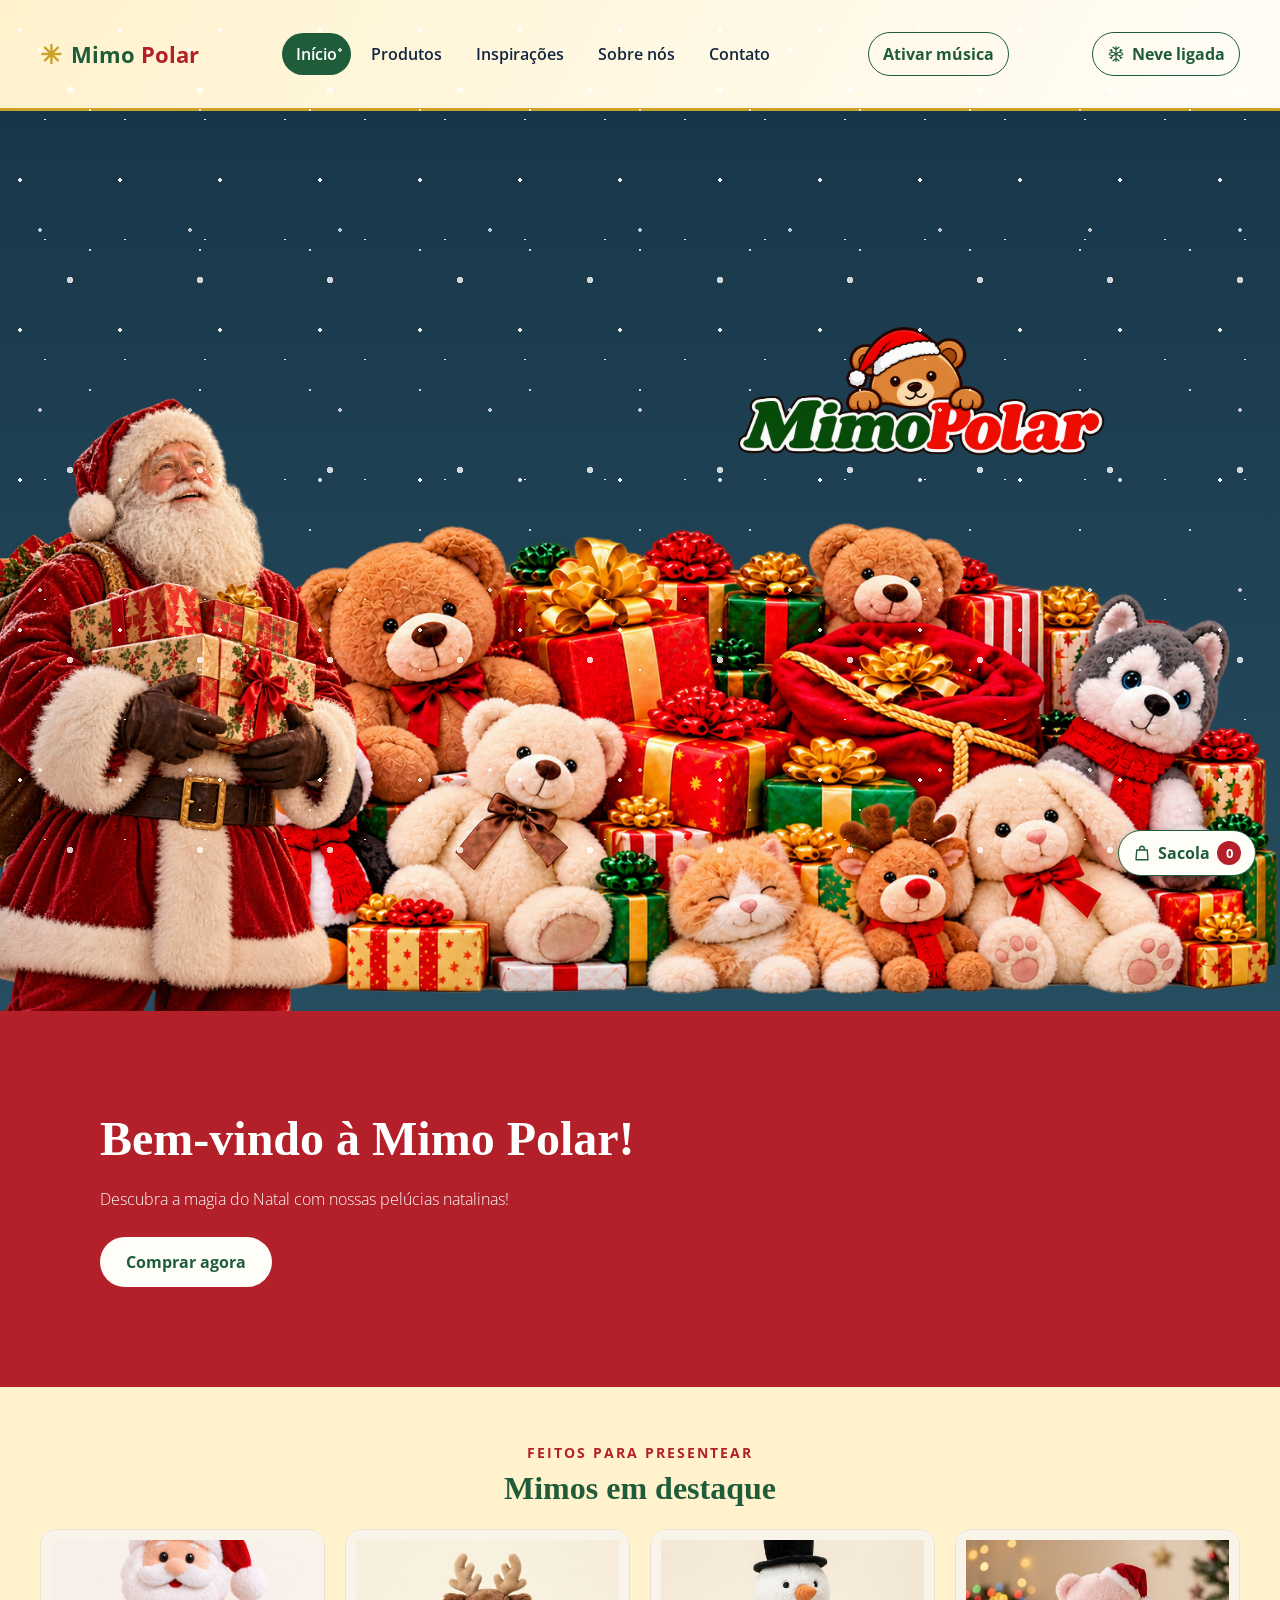
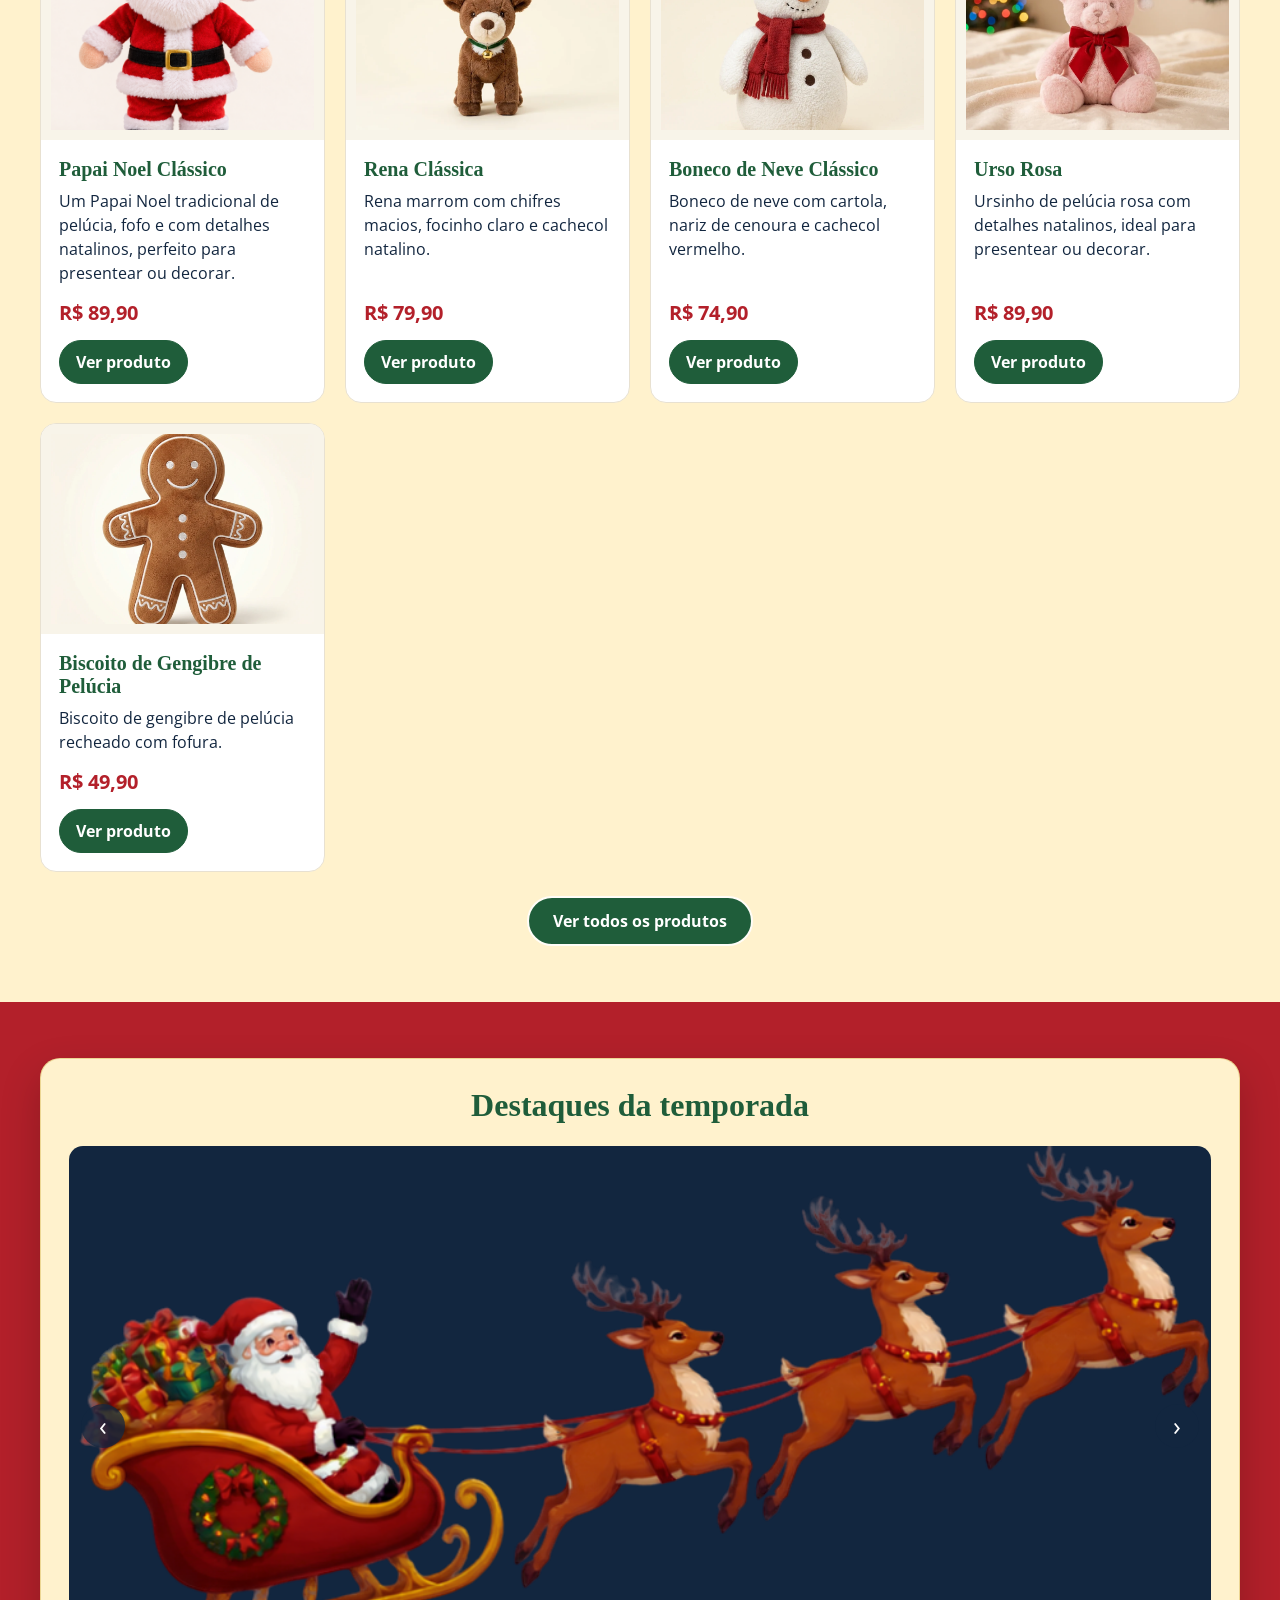
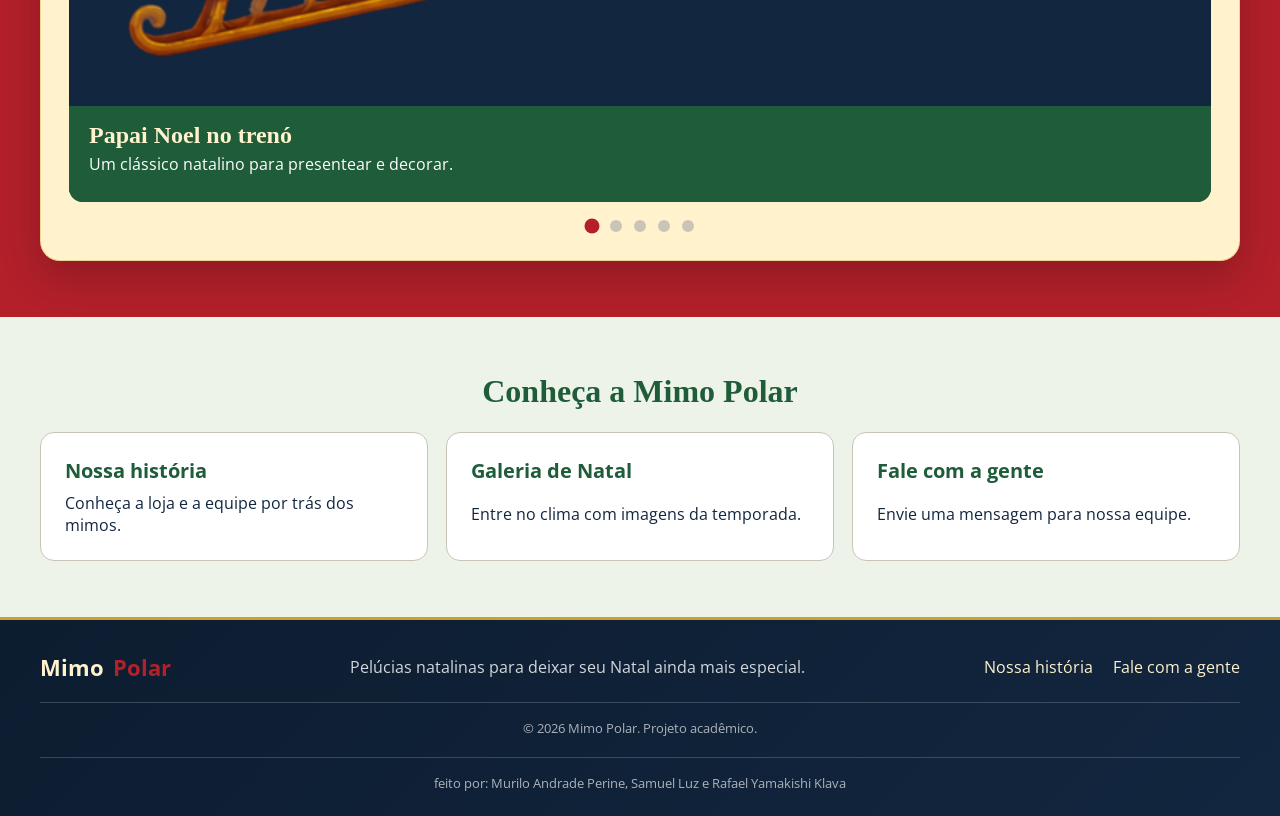
==== index.html @ bafe2428 "Resolvi muita coisa." ====
<!doctype html>
<html lang="pt-BR">
  <head>
    <meta charset="UTF-8" />
    <meta name="viewport" content="width=device-width, initial-scale=1.0" />
    <meta
      name="description"
      content="Mimo Polar: pelúcias natalinas para deixar seu Natal ainda mais especial."
    />
    <title>Início | Mimo Polar</title>
    <link rel="icon" href="img/banners/logo.png" />
    <link rel="preconnect" href="https://fonts.googleapis.com" />
    <link rel="preconnect" href="https://fonts.gstatic.com" crossorigin />
    <link
      href="https://fonts.googleapis.com/css2?family=Mountains+of+Christmas:wght@400;700&family=Open+Sans:wght@300;400;600;700&display=swap"
      rel="stylesheet"
    />
    <link rel="stylesheet" href="css/style.css" />
    <link rel="stylesheet" href="css/responsavidade.css" />
    <script src="js/produtos.js" defer></script>
    <script src="js/script.js" defer></script>
  </head>
  <body class="home">
    <header class="cabecalho">
      <a
        class="marca"
        href="index.html"
        aria-label="Mimo Polar, página inicial"
      >
        <span class="marca-icone" aria-hidden="true">✳</span>
        <span>Mimo <strong>Polar</strong></span>
      </a>
      <nav class="menu" aria-label="Navegação principal">
        <a class="ativo" href="index.html" aria-current="page">Início</a>
        <a href="produtos.html">Produtos</a>
        <a href="galeria.html">Inspirações</a>
        <a href="sobre.html">Sobre nós</a>
        <a href="contato.html">Contato</a>
      </nav>
      <button class="botao-musica" id="btn-musica" type="button">
        Ativar música
      </button>
      <button class="botao-neve" type="button" aria-pressed="true">
        <svg viewBox="0 0 24 24" aria-hidden="true">
          <path
            d="M12 2v20M4 7l16 10M4 17 20 7M8 3l4 3 4-3M8 21l4-3 4 3M3 11l4-1-1-4M21 13l-4 1 1 4M3 13l4 1-1 4M21 11l-4-1 1-4"
          />
        </svg>
        <span data-texto-neve>Neve ligada</span>
      </button>
      <a
        class="atalho-carrinho"
        href="produtos.html#catalogo"
        aria-label="Abrir sacola de compras"
      >
        <svg class="icone-sacola" viewBox="0 0 24 24" aria-hidden="true">
          <path d="M5 8h14l1 13H4L5 8Z" />
          <path d="M9 8V6a3 3 0 0 1 6 0v2" />
        </svg>
        <span>Sacola</span>
        <span class="contador-carrinho" data-qtd-carrinho>0</span>
      </a>
    </header>

    <main>
      <section class="parallax">
        <img src="img/banners/pelucia.png" id="pelucia" alt="" />
        <img src="img/banners/papainoel.png" id="papai" alt="" />
        <img src="img/banners/logo.png" id="logos" alt="Mimo Polar" />
      </section>

      <section class="sec">
        <h1>Bem-vindo à Mimo Polar!</h1>
        <p>Descubra a magia do Natal com nossas pelúcias natalinas!</p>
        <a class="botao-comprar-home" href="produtos.html#catalogo"
          >Comprar agora</a
        >
      </section>

      <section
        class="home-destaques animar-rolagem"
        aria-labelledby="titulo-destaques"
      >
        <div class="container">
          <p class="sobretitulo">Feitos para presentear</p>
          <h2 id="titulo-destaques">Mimos em destaque</h2>
          <div
            id="produtos-destaque"
            class="grade-produtos"
            aria-live="polite"
          ></div>
          <a class="botao-comprar-home" href="produtos.html#catalogo"
            >Ver todos os produtos</a
          >
        </div>
      </section>

      <section
        class="promo-secao animar-rolagem"
        aria-labelledby="promo-titulo"
      >
        <div class="container1">
          <div class="promo-cartao">
            <h2 id="promo-titulo">Destaques da temporada</h2>

            <div class="promo-slideshow" id="promo-slideshow">
              <div class="promo-slide ativo">
                <img
                  src="img/banners/papai-noel-treno.webp"
                  alt="Papai Noel no trenó"
                />
                <div class="promo-legenda">
                  <h3>Papai Noel no trenó</h3>
                  <p>Um clássico natalino para presentear e decorar.</p>
                </div>
              </div>

              <div class="promo-slide">
                <img
                  src="img/banners/kit de pelucias.jpg"
                  alt="Kit de pelúcias para árvore de Natal"
                />
                <div class="promo-legenda">
                  <h3>Kit de pelúcias para a árvore</h3>
                  <p>Decore sua árvore de Natal com fofura e alegria.</p>
                </div>
              </div>

              <div class="promo-slide">
                <img src="img/banners/mini pelucias.jpg" alt="Mini pelúcias" />
                <div class="promo-legenda">
                  <h3>Dupla de mini pelúcias</h3>
                  <p>Pequenas, fofas e perfeitas para enfeitar a árvore.</p>
                </div>
              </div>

              <div class="promo-slide">
                <img
                  src="img/produtos/ursoclassico.png"
                  alt="Urso marrom clássico de Natal"
                />
                <div class="promo-legenda">
                  <h3>Urso marrom clássico de Natal</h3>
                  <p>Aconchego para a temporada festiva.</p>
                </div>
              </div>

              <div class="promo-slide">
                <img
                  src="img/produtos/ursoalmofada.png"
                  alt="Urso almofada gigante"
                />
                <div class="promo-legenda">
                  <h3>Urso almofada gigante</h3>
                  <p>
                    Um mimo macio para deixar o Natal ainda mais aconchegante.
                  </p>
                </div>
              </div>
              <button
                class="promo-botao promo-anterior"
                id="promo-anterior"
                type="button"
                aria-label="Slide anterior"
              >
                &#8249;
              </button>
              <button
                class="promo-botao promo-proximo"
                id="promo-proximo"
                type="button"
                aria-label="Próximo slide"
              >
                &#8250;
              </button>
            </div>

            <div class="promo-indicadores" id="promo-indicadores"></div>
          </div>
        </div>
      </section>

      <section
        class="home-links animar-rolagem"
        aria-labelledby="titulo-conheca"
      >
        <div class="container">
          <h2 id="titulo-conheca">Conheça a Mimo Polar</h2>
          <div class="home-links-grade">
            <a href="sobre.html"
              ><strong>Nossa história</strong
              ><span>Conheça a loja e a equipe por trás dos mimos.</span></a
            >
            <a href="galeria.html"
              ><strong>Galeria de Natal</strong
              ><span>Entre no clima com imagens da temporada.</span></a
            >
            <a href="contato.html"
              ><strong>Fale com a gente</strong
              ><span>Envie uma mensagem para nossa equipe.</span></a
            >
          </div>
        </div>
      </section>
    </main>

    <footer class="rodape">
      <div class="container rodape-conteudo">
        <a class="marca marca-rodape" href="index.html"
          >Mimo <strong>Polar</strong></a
        >
        <p>Pelúcias natalinas para deixar seu Natal ainda mais especial.</p>
        <nav aria-label="Links do rodapé">
          <a href="sobre.html">Nossa história</a>
          <a href="contato.html">Fale com a gente</a>
        </nav>
        <small>&copy; 2026 Mimo Polar. Projeto acadêmico.</small>
        <small
          >feito por: Murilo Andrade Perine, Samuel Luz e Rafael Yamakishi
          Klava</small
        >
      </div>
    </footer>
  </body>
</html>
---- css/style.css ----
/* =====================================================
   style.css — Mimo Polar
   Organização:
     1. Variáveis (cores e fontes)
     2. Base (vale para todas as páginas)
     3. Componentes comuns (cabeçalho, menu, títulos, rodapé)
     4. index.html     (home)
     5. produtos.html  (catálogo e sacola)
     6. galeria.html   (slideshow)
     7. sobre.html
     8. contato.html
   As regras de tela pequena ficam em responsivo.css
   ===================================================== */

/* =====================================================
    pela mor de deus, deixa esse css organizado, principalmente as cores
    usando o var e o nome dela. se a cor não tiver um nome, cria um nome pra ela.
    principalmente vc Rafael
   ===================================================== */
:root {
  /* Cores principais */
  --vermelho: #b3202a;
  --verde: #1f5d3a;
  --verde-escuro: #17472c;
  --dourado: #c9a227;
  --dourado-claro: #e4c66e;
  --neve: #ffffff;
  --creme: #fff2cd;
  --creme-claro: #fffdf7;
  --noite: #12263f;
  --noite-escura: #0d1d30;

  /* Azuis do fundo e da galeria */
  --azul-escuro: #1f4056;
  --azul-petroleo: #47707a;
  --azul-profundo: #173447;
  --azul-mar: #3d7686;
  --azul-gelo: #cfe8e2;

  /* Neutros e apoio */
  --cinza-texto: #58645a;
  --bege-borda: #c9c4b5;
  --bege-card: #e8e1d1;
  --verde-palido: #edf3e9;

  /* Versões em RGB (para usar com transparência) */
  --neve-rgb: 255, 255, 255;
  --dourado-rgb: 201, 162, 39;
  --noite-rgb: 18, 38, 63;
  --verde-rgb: 31, 93, 58;
  --preto-rgb: 0, 0, 0;

  /* Fontes */
  --fonte-titulo: "Mountains of Christmas", cursive;
  --fonte-texto: "Open Sans", sans-serif;
}

/* =====================================================
   2. BASE
   ===================================================== */
* {
  margin: 0;
  padding: 0;
  box-sizing: border-box;
}

html {
  scroll-behavior: smooth;
}

body {
  display: flex;
  min-height: 100vh;
  flex-direction: column;
  background-color: var(--noite);
  font-family: var(--fonte-texto);
  overflow-x: hidden;
}

body > main {
  flex: 1 0 auto;
}

h1,
h2,
h3,
h4,
h5,
h6 {
  font-family: var(--fonte-titulo);
}

.container {
  width: min(1200px, calc(100% - 48px));
  margin: 0 auto;
}

/* =====================================================
   3. COMPONENTES COMUNS (todas as páginas)
   ===================================================== */

/* ----- Cabeçalho e menu ----- */
.cabecalho {
  display: flex;
  align-items: center;
  justify-content: space-between;
  gap: 16px;
  padding: 32px 40px;
  border-bottom: 3px solid var(--dourado);
  background: linear-gradient(120deg, var(--creme), var(--creme-claro));
  box-shadow: 0 8px 24px rgba(var(--noite-rgb), 0.16);
}

.marca {
  display: inline-flex;
  align-items: center;
  gap: 9px;
  color: var(--verde);
  font-size: 22px;
  font-weight: 700;
  text-decoration: none;
  white-space: nowrap;
}

.marca strong {
  color: var(--vermelho);
}

.marca-icone {
  color: var(--dourado);
  font-size: 26px;
}

.menu {
  display: flex;
  align-items: center;
  justify-content: center;
  flex-wrap: wrap;
  gap: 6px;
}

.menu a {
  padding: 10px 14px;
  border-radius: 999px;
  color: var(--noite);
  font-weight: 600;
  text-decoration: none;
  transition:
    color 0.2s ease,
    background-color 0.2s ease;
}

.menu a:hover,
.menu a:focus-visible,
.menu a.ativo {
  background-color: var(--verde);
  color: var(--neve);
}

.menu a:focus-visible,
.marca:focus-visible,
.botao-musica:focus-visible,
.botao-neve:focus-visible,
.atalho-carrinho:focus-visible {
  outline: 3px solid var(--dourado);
  outline-offset: 3px;
}

.botao-musica,
.botao-neve,
.atalho-carrinho {
  display: inline-flex;
  align-items: center;
  justify-content: center;
  gap: 7px;
  min-height: 42px;
  padding: 10px 14px;
  border: 1px solid var(--verde);
  border-radius: 999px;
  background-color: transparent;
  color: var(--verde);
  font: inherit;
  font-weight: 700;
  text-decoration: none;
  white-space: nowrap;
  transition:
    color 0.2s ease,
    background-color 0.2s ease,
    transform 0.2s ease;
}

.atalho-carrinho {
  position: fixed;
  right: 24px;
  bottom: 24px;
  z-index: 20;
  background-color: var(--creme-claro);
  box-shadow: 0 4px 14px rgba(var(--preto-rgb), 0.25);
}

.botao-musica {
  cursor: pointer;
}

.botao-neve {
  position: relative;
  z-index: 16;
  cursor: pointer;
}

.botao-neve svg {
  width: 18px;
  height: 18px;
  flex: 0 0 auto;
  fill: none;
  stroke: currentColor;
  stroke-linecap: round;
  stroke-linejoin: round;
  stroke-width: 1.6;
}

.botao-musica:hover,
.botao-neve:hover,
.atalho-carrinho:hover {
  transform: translateY(-2px);
  background-color: var(--verde);
  color: var(--neve);
}

.icone-sacola {
  width: 18px;
  height: 18px;
  flex: 0 0 auto;
  fill: none;
  stroke: currentColor;
  stroke-linecap: round;
  stroke-linejoin: round;
  stroke-width: 1.8;
}

.contador-carrinho {
  display: inline-grid;
  min-width: 24px;
  min-height: 24px;
  place-items: center;
  border-radius: 50%;
  background-color: var(--vermelho);
  color: var(--neve);
  font-size: 13px;
}

/* ----- Título de página (produtos, galeria, sobre, contato) ----- */
.titulo-pagina {
  padding: 48px 0 32px;
  color: var(--neve);
  text-align: center;
}

.titulo-pagina h1 {
  margin: 8px 0 12px;
  color: var(--creme);
  font-size: 42px;
}

.titulo-pagina > p:last-child {
  max-width: 680px;
  margin: 0 auto;
  color: rgba(var(--neve-rgb), 0.82);
  font-size: 18px;
  line-height: 1.6;
}

.sobretitulo {
  margin: 0;
  color: var(--dourado-claro);
  font-size: 14px;
  font-weight: 700;
  letter-spacing: 2px;
  text-transform: uppercase;
}

/* ----- Contagem regressiva no cabeçalho ----- */
.contagem-header {
  display: flex;
  align-items: center;
  gap: 8px;
  padding: 6px 9px;
  border: 1px solid rgba(var(--dourado-rgb), 0.65);
  border-radius: 12px;
  background: var(--verde-escuro);
  color: var(--neve);
}

.contagem-titulo {
  color: var(--creme);
  font-size: 12px;
  font-weight: 700;
  white-space: nowrap;
}

.contador {
  display: flex;
  align-items: center;
  gap: 5px;
}

.contador > div {
  min-width: 32px;
  text-align: center;
}

.contador span {
  display: block;
  color: var(--dourado-claro);
  font-size: 16px;
  font-variant-numeric: tabular-nums;
  font-weight: 700;
  line-height: 1.1;
}

.contador p {
  margin: 2px 0 0;
  color: rgba(var(--neve-rgb), 0.85);
  font-size: 9px;
  line-height: 1;
}

/* ----- Rodapé ----- */
.rodape {
  margin-top: auto;
  border-top: 3px solid var(--dourado);
  background: linear-gradient(135deg, var(--noite-escura), var(--noite));
  color: rgba(var(--neve-rgb), 0.82);
}

.rodape-conteudo {
  display: flex;
  align-items: center;
  justify-content: space-between;
  flex-wrap: wrap;
  gap: 20px 32px;
  padding-top: 32px;
  padding-bottom: 24px;
}

.marca-rodape {
  color: var(--creme);
}

.rodape-conteudo > p {
  margin: 0;
}

.rodape nav {
  display: flex;
  flex-wrap: wrap;
  gap: 12px 20px;
}

.rodape nav a {
  color: var(--creme);
  text-decoration: none;
  transition: color 0.2s ease;
}

.rodape nav a:hover {
  color: var(--dourado-claro);
  text-decoration: underline;
  text-underline-offset: 4px;
}

.rodape a:focus-visible {
  outline: 3px solid var(--dourado);
  outline-offset: 4px;
}

.rodape small {
  width: 100%;
  padding-top: 16px;
  border-top: 1px solid rgba(var(--neve-rgb), 0.18);
  color: rgba(var(--neve-rgb), 0.65);
  text-align: center;
}

/* =====================================================
   4. INDEX.HTML (home)
   ===================================================== */
body.home {
  background: linear-gradient(
    var(--azul-profundo) 0%,
    var(--azul-mar) 65%,
    var(--azul-gelo) 100%
  );
}

.parallax {
  position: relative;
  display: flex;
  justify-content: center;
  align-items: center;
  height: 100vh;
  overflow: hidden;
}

.camada-neve {
  position: fixed;
  inset: 0;
  z-index: 15;
  overflow: hidden;
  pointer-events: none;
}

.camada-neve::before,
.camada-neve::after {
  content: "";
  position: absolute;
  inset: 0;
  pointer-events: none;
}

.camada-neve::before {
  background-image:
    radial-gradient(
      2px 2px at 20px 30px,
      rgba(var(--neve-rgb), 0.9) 99%,
      transparent
    ),
    radial-gradient(
      3px 3px at 70px 90px,
      rgba(var(--neve-rgb), 0.8) 99%,
      transparent
    ),
    radial-gradient(
      1px 1px at 45px 120px,
      rgba(var(--neve-rgb), 0.9) 99%,
      transparent
    );
  background-size:
    100px 150px,
    130px 190px,
    80px 120px;
  animation: neve-caindo 9s linear infinite;
}

.camada-neve::after {
  background-image:
    radial-gradient(
      2px 2px at 40px 50px,
      rgba(var(--neve-rgb), 0.72) 99%,
      transparent
    ),
    radial-gradient(
      1px 1px at 90px 110px,
      rgba(var(--neve-rgb), 0.8) 99%,
      transparent
    );
  background-size:
    150px 180px,
    110px 140px;
  animation: neve-caindo-lenta 15s linear infinite;
}

body.neve-desativada .camada-neve {
  display: none;
}

@keyframes neve-caindo {
  to {
    background-position:
      20px 150px,
      -15px 190px,
      30px 120px;
  }
}

@keyframes neve-caindo-lenta {
  to {
    background-position:
      -25px 180px,
      20px 140px;
  }
}

#pelucia {
  position: absolute;
  top: 0;
  left: 0;
  z-index: 1;
  width: 100%;
  pointer-events: none;
  user-select: none;
}

#papai {
  position: absolute;
  bottom: 0;
  right: 72%;
  z-index: 1;
  transform: translateX(-50%);
  width: 34%;
  pointer-events: none;
  user-select: none;
}

#logos {
  position: absolute;
  top: 24%;
  right: 13%;
  z-index: 10;
  width: 30%;
  pointer-events: none;
}

/* Faixa vermelha com a mensagem de boas-vindas */
.sec {
  position: relative;
  padding: 100px;
  background: var(--vermelho);
}

.sec h1,
.sec h2 {
  margin-bottom: 20px;
  color: var(--neve);
  font-size: 3em;
}

.sec p {
  color: var(--neve);
  font-size: 1em;
  font-weight: 300;
  line-height: 1.7;
}

.botao-comprar-home {
  display: inline-flex;
  align-items: center;
  justify-content: center;
  min-height: 48px;
  margin-top: 24px;
  padding: 12px 24px;
  border: 2px solid var(--creme-claro);
  border-radius: 999px;
  background-color: var(--creme-claro);
  color: var(--verde);
  font-weight: 700;
  text-decoration: none;
  transition:
    background-color 0.2s ease,
    color 0.2s ease,
    transform 0.2s ease;
}

.botao-comprar-home:hover {
  transform: translateY(-2px);
  background-color: var(--verde);
  color: var(--neve);
}

.botao-comprar-home:focus-visible {
  outline: 3px solid var(--dourado-claro);
  outline-offset: 3px;
}

/* =====================================================
   5. PRODUTOS.HTML
   ===================================================== */

.catalogo {
  margin: 0 0 56px;
  padding: 32px;
  border: 1px solid rgba(var(--dourado-rgb), 0.35);
  border-radius: 20px;
  background: var(--creme);
  box-shadow: 0 16px 40px rgba(var(--preto-rgb), 0.2);
}

.mais-vendidos {
  margin: 0 0 42px;
  padding: 28px;
  border: 1px solid rgba(var(--dourado-rgb), 0.35);
  border-radius: 18px;
  background: var(--creme-claro);
}

.mais-vendidos-topo,
.catalogo-topo {
  display: flex;
  align-items: center;
  justify-content: space-between;
  flex-wrap: wrap;
  gap: 18px 24px;
  margin-bottom: 24px;
}

.mais-vendidos-topo h2,
.catalogo-topo h2 {
  margin: 0 0 8px;
  color: var(--verde);
  font-size: 30px;
}

.texto-suave {
  margin: 0;
  color: var(--cinza-texto);
}

.container-botoes {
  display: flex;
  gap: 12px;
}

.voltar,
.avançar {
  min-height: 42px;
  padding: 10px 18px;
  border: 0;
  border-radius: 9px;
  background: var(--noite);
  color: var(--neve);
  font: inherit;
  font-weight: 700;
  cursor: pointer;
  transition:
    background 0.2s ease,
    transform 0.2s ease;
}

.voltar:hover,
.avançar:hover {
  transform: translateY(-2px);
  background: var(--verde);
}

.voltar:focus-visible,
.avançar:focus-visible {
  outline: 3px solid var(--dourado);
  outline-offset: 3px;
}

.produto-destaque {
  display: flex;
  align-items: center;
  gap: 32px;
  min-width: 0;
}

.produto-destaque > img {
  display: block;
  flex: 0 1 52%;
  width: 52%;
  min-width: 0;
  height: 340px;
  border-radius: 12px;
  object-fit: cover;
}

.texto-produto-destaque {
  flex: 1;
  min-width: 0;
  color: var(--noite);
}

.texto-produto-destaque .sobretitulo {
  margin-bottom: 10px;
  color: var(--vermelho);
}

.texto-produto-destaque h3 {
  margin-bottom: 14px;
  color: var(--verde);
  font-size: 32px;
}

.texto-produto-destaque > p:not(.sobretitulo):not(.contador-mais-vendidos) {
  color: var(--cinza-texto);
  font-size: 17px;
  line-height: 1.7;
}

.contador-mais-vendidos {
  margin-top: 22px;
  color: var(--verde);
  font-size: 14px;
  font-weight: 700;
}

.catalogo-listagem {
  padding-top: 8px;
}

.catalogo-sobretitulo {
  margin-bottom: 6px;
  color: var(--vermelho);
}

.filtros {
  display: flex;
  flex-wrap: wrap;
  gap: 16px;
}

.filtros label {
  display: grid;
  gap: 7px;
  min-width: 190px;
  color: var(--noite);
  font-size: 14px;
  font-weight: 700;
}

.filtros input,
.filtros select {
  min-height: 44px;
  padding: 9px 12px;
  border: 1px solid var(--bege-borda);
  border-radius: 10px;
  background: var(--neve);
  color: var(--noite);
  font: inherit;
}

.filtros input:focus-visible,
.filtros select:focus-visible,
.botao-limpar:focus-visible,
.card button:focus-visible,
.card:focus-visible {
  outline: 3px solid var(--dourado);
  outline-offset: 3px;
}

.resumo-carrinho {
  display: flex;
  align-items: center;
  flex-wrap: wrap;
  gap: 16px 24px;
  margin-bottom: 24px;
  padding: 16px 20px;
  border: 1px solid rgba(var(--verde-rgb), 0.18);
  border-radius: 12px;
  background: var(--verde-palido);
  color: var(--noite);
}

.resumo-carrinho strong {
  color: var(--verde);
}

.botao-limpar {
  margin-left: auto;
  padding: 9px 14px;
  border: 1px solid var(--vermelho);
  border-radius: 999px;
  background: transparent;
  color: var(--vermelho);
  font: inherit;
  font-weight: 700;
  cursor: pointer;
  transition:
    color 0.2s ease,
    background-color 0.2s ease;
}

.botao-limpar:hover {
  background: var(--vermelho);
  color: var(--neve);
}

.grade-produtos {
  display: grid;
  grid-template-columns: repeat(auto-fill, minmax(225px, 1fr));
  align-items: stretch;
  gap: 20px;
}

.sem-resultados {
  grid-column: 1 / -1;
  padding: 32px 0;
  color: var(--cinza-texto);
  text-align: center;
}

.card {
  display: flex;
  min-width: 0;
  flex-direction: column;
  overflow: hidden;
  border: 1px solid var(--bege-card);
  border-radius: 16px;
  background: var(--neve);
  color: var(--noite);
  cursor: pointer;
  transition:
    transform 0.3s ease,
    box-shadow 0.3s ease;
}

.card:hover {
  transform: translateY(-5px);
  box-shadow: 0 14px 28px rgba(var(--noite-rgb), 0.16);
}

.card img {
  display: block;
  width: 100%;
  height: 220px;
  padding: 10px;
  object-fit: contain;
  background: #f8f4e9;
}

.card h3 {
  margin: 18px 18px 8px;
  color: var(--verde);
  font-size: 20px;
}

.card p {
  margin: 0 18px 14px;
  line-height: 1.5;
}

.card .preco {
  margin: auto 18px 14px;
  color: var(--vermelho);
  font-size: 20px;
  font-weight: 700;
}

.card button,
.card a {
  align-self: flex-start;
  margin: 0 18px 18px;
  padding: 10px 16px;
  border: 1px solid var(--verde);
  border-radius: 999px;
  background: var(--verde);
  color: var(--neve);
  font: inherit;
  font-weight: 700;
  text-decoration: none;
  cursor: pointer;
  transition:
    background-color 0.2s ease,
    transform 0.2s ease;
}

.card button:hover,
.card a:hover {
  transform: translateY(-2px);
  background: var(--verde-escuro);
}

.modal-produto {
  position: fixed;
  inset: 0;
  z-index: 1000;
  display: grid;
  place-items: center;
  padding: 24px;
  visibility: hidden;
  opacity: 0;
  pointer-events: none;
  transition:
    opacity 0.22s ease,
    visibility 0.22s ease;
}

.modal-produto.aberto {
  visibility: visible;
  opacity: 1;
  pointer-events: auto;
}

.modal-fundo {
  position: absolute;
  inset: 0;
  background: rgba(8, 18, 28, 0.72);
  backdrop-filter: blur(4px);
}

.modal-conteudo {
  position: relative;
  display: grid;
  grid-template-columns: minmax(0, 1.35fr) minmax(300px, 0.85fr);
  width: min(1000px, 100%);
  min-height: 480px;
  max-height: min(680px, calc(100vh - 48px));
  overflow: hidden;
  border: 7px solid #66813d;
  border-radius: 34px;
  background: var(--neve);
  box-shadow: 0 24px 70px rgba(0, 0, 0, 0.3);
}

.modal-fechar {
  position: absolute;
  top: 12px;
  left: 16px;
  z-index: 2;
  display: grid;
  width: 38px;
  height: 38px;
  place-items: center;
  border: 0;
  border-radius: 50%;
  background: rgba(255, 255, 255, 0.92);
  color: #111;
  font-size: 30px;
  line-height: 1;
  cursor: pointer;
}

.modal-visual {
  position: relative;
  display: grid;
  grid-template-columns: minmax(0, 1.2fr) minmax(150px, 0.8fr);
  align-items: center;
  gap: 12px;
  min-width: 0;
  padding: 40px 22px 28px;
  border-right: 2px solid #66813d;
  background: var(--neve);
}

.modal-visual img {
  display: block;
  width: 100%;
  max-height: 390px;
  object-fit: contain;
}

.modal-frase {
  margin: 0;
  color: #754326;
  font-family: var(--fonte-titulo);
  font-size: clamp(25px, 3vw, 36px);
  line-height: 1.25;
  text-align: center;
}

.modal-informacoes {
  display: flex;
  min-width: 0;
  flex-direction: column;
  justify-content: center;
  padding: 52px 34px 28px;
  color: #754326;
}

.modal-sobretitulo {
  margin: 0 0 8px;
  color: var(--vermelho);
  font-size: 12px;
  font-weight: 700;
  letter-spacing: 2px;
  text-transform: uppercase;
}

.modal-informacoes h2 {
  margin: 0 0 18px;
  color: #754326;
  font-family: var(--fonte-titulo);
  font-size: clamp(34px, 4vw, 52px);
  line-height: 1.05;
  overflow-wrap: anywhere;
}

.modal-informacoes > p:not(.modal-sobretitulo) {
  margin: 0;
  color: #66813d;
  font-size: 17px;
  font-weight: 700;
  line-height: 1.65;
}

.modal-rodape {
  display: flex;
  align-items: center;
  justify-content: space-between;
  flex-wrap: wrap;
  gap: 16px;
  margin-top: auto;
  padding-top: 28px;
}

.modal-rodape strong {
  color: #66813d;
  font-size: 27px;
  white-space: nowrap;
}

.modal-botao-adicionar {
  min-height: 46px;
  padding: 11px 18px;
  border: 0;
  border-radius: 999px;
  background: #ff3038;
  color: var(--neve);
  font: inherit;
  font-weight: 700;
  cursor: pointer;
  transition:
    transform 0.2s ease,
    background 0.2s ease;
}

.modal-botao-adicionar:hover {
  transform: translateY(-2px);
  background: #d91f2b;
}

.modal-fechar:focus-visible,
.modal-botao-adicionar:focus-visible {
  outline: 3px solid var(--dourado);
  outline-offset: 3px;
}

/* 7. NOTIFICAÇÃO DE PRODUTO ADICIONADO */
.notificacao-carrinho {
  position: fixed;
  top: 22px;
  right: 22px;
  z-index: 1200;
  display: flex;
  align-items: center;
  gap: 12px;
  width: min(390px, calc(100% - 32px));
  padding: 16px 18px;
  border: 1px solid rgba(255, 255, 255, 0.2);
  border-left: 5px solid var(--dourado);
  border-radius: 13px;
  background: var(--noite);
  color: var(--neve);
  box-shadow: 0 12px 32px rgba(0, 0, 0, 0.24);
  opacity: 0;
  visibility: hidden;
  transform: translateY(-12px);
  transition:
    opacity 0.22s ease,
    transform 0.22s ease,
    visibility 0.22s ease;
}

.notificacao-carrinho.visivel {
  opacity: 1;
  visibility: visible;
  transform: translateY(0);
}

.notificacao-icone {
  display: grid;
  flex: 0 0 32px;
  width: 32px;
  height: 32px;
  place-items: center;
  border-radius: 50%;
  background: var(--verde);
  color: var(--neve);
  font-weight: 700;
}

.notificacao-carrinho strong {
  display: block;
  margin-bottom: 3px;
}

.notificacao-carrinho p {
  margin: 0;
  color: rgba(255, 255, 255, 0.82);
  font-size: 13px;
  line-height: 1.4;
}

.notificacao-carrinho > button {
  align-self: flex-start;
  margin-left: auto;
  border: 0;
  background: transparent;
  color: var(--neve);
  font-size: 24px;
  line-height: 1;
  cursor: pointer;
}

.imagem-placeholder {
  display: grid;
  min-height: 220px;
  place-items: center;
  padding: 16px;
  background: linear-gradient(145deg, #f7f0df, #e8e1d1);
  color: #66813d;
  font-weight: 700;
  text-align: center;
}

.modal-visual .imagem-placeholder {
  min-height: 300px;
  border-radius: 12px;
}

.catalogo {
  margin: 0 0 56px;
  padding: 32px;
  border: 1px solid rgba(var(--dourado-rgb), 0.35);
  border-radius: 20px;
  background: var(--creme);
  box-shadow: 0 16px 40px rgba(var(--preto-rgb), 0.2);
}

.catalogo-topo {
  display: flex;
  align-items: end;
  justify-content: space-between;
  gap: 24px;
  margin-bottom: 24px;
}

.catalogo-topo h2 {
  margin: 0 0 8px;
  color: var(--verde);
  font-size: 30px;
}

.texto-suave {
  margin: 0;
  color: var(--cinza-texto);
}

.filtros {
  display: flex;
  flex-wrap: wrap;
  gap: 16px;
}

.filtros label {
  display: grid;
  gap: 7px;
  min-width: 190px;
  color: var(--noite);
  font-size: 14px;
  font-weight: 700;
}

.filtros input,
.filtros select {
  min-height: 44px;
  padding: 9px 12px;
  border: 1px solid var(--bege-borda);
  border-radius: 10px;
  background: var(--neve);
  color: var(--noite);
  font: inherit;
}

.filtros input:focus-visible,
.filtros select:focus-visible,
.botao-limpar:focus-visible,
.card button:focus-visible,
.card a:focus-visible {
  outline: 3px solid var(--dourado);
  outline-offset: 3px;
}

/* Resumo da sacola */
.resumo-carrinho {
  display: flex;
  align-items: center;
  flex-wrap: wrap;
  gap: 16px 24px;
  margin-bottom: 24px;
  padding: 16px 20px;
  border: 1px solid rgba(var(--verde-rgb), 0.18);
  border-radius: 12px;
  background: var(--verde-palido);
  color: var(--noite);
}

.resumo-carrinho strong {
  color: var(--verde);
}

.botao-limpar {
  margin-left: auto;
  padding: 9px 14px;
  border: 1px solid var(--vermelho);
  border-radius: 999px;
  background: transparent;
  color: var(--vermelho);
  font: inherit;
  font-weight: 700;
  cursor: pointer;
  transition:
    color 0.2s ease,
    background-color 0.2s ease;
}

.botao-limpar:hover {
  background: var(--vermelho);
  color: var(--neve);
}

/* Grade e cards de produto */
.grade-produtos {
  display: grid;
  grid-template-columns: repeat(auto-fill, minmax(240px, 1fr));
  align-items: stretch;
  gap: 20px;
}

.sem-resultados {
  grid-column: 1 / -1;
  padding: 32px 0;
  color: var(--cinza-texto);
  text-align: center;
}

.card {
  display: flex;
  min-width: 0;
  flex-direction: column;
  border: 1px solid var(--bege-card);
  border-radius: 16px;
  background: var(--neve);
  overflow: hidden;
  color: var(--noite);
  transition:
    transform 0.3s,
    box-shadow 0.3s;
}

.card:hover {
  transform: translateY(-5px);
  box-shadow: 0 14px 28px rgba(var(--noite-rgb), 0.16);
}

.card img {
  display: block;
  width: 100%;
  height: 210px;
  object-fit: cover;
}

.card h3 {
  margin: 18px 18px 8px;
  color: var(--verde);
  font-size: 20px;
}

.card p {
  margin: 0 18px 14px;
  line-height: 1.5;
}

.card .preco {
  margin: auto 18px 14px;
  color: var(--vermelho);
  font-size: 20px;
  font-weight: 700;
}

.card button,
.card a {
  align-self: flex-start;
  margin: 0 18px 18px;
  padding: 10px 16px;
  border: 1px solid var(--verde);
  border-radius: 999px;
  background: var(--verde);
  color: var(--neve);
  font: inherit;
  font-weight: 700;
  text-decoration: none;
  cursor: pointer;
  transition:
    background-color 0.2s ease,
    transform 0.2s ease;
}

.card button:hover,
.card a:hover {
  transform: translateY(-2px);
  background: var(--verde-escuro);
}

/* Vitrine de produtos mais vendidos */
.mais-vendidos {
  margin: 32px 0;
  padding: 28px;
  border: 1px solid rgba(var(--dourado-rgb), 0.35);
  border-radius: 18px;
  background: var(--creme-claro);
}

.mais-vendidos-topo {
  display: flex;
  align-items: center;
  justify-content: space-between;
  flex-wrap: wrap;
  gap: 18px;
  margin-bottom: 24px;
}

.mais-vendidos-topo h2 {
  margin-bottom: 6px;
  color: var(--verde);
  font-size: 30px;
}

.container-botoes {
  display: flex;
  gap: 12px;
}

.voltar,
.avançar {
  min-height: 42px;
  padding: 10px 16px;
  border: 0;
  border-radius: 8px;
  background: var(--noite-escura);
  color: var(--creme-claro);
  font: inherit;
  font-size: 14px;
  font-weight: 700;
  cursor: pointer;
  transition:
    background 0.2s ease,
    transform 0.2s ease;
}

.voltar:hover,
.avançar:hover {
  transform: translateY(-2px);
  background: var(--verde);
}

.voltar:focus-visible,
.avançar:focus-visible {
  outline: 3px solid var(--dourado);
  outline-offset: 3px;
}

.produto-destaque {
  display: flex;
  align-items: center;
  gap: 32px;
  min-width: 0;
}

.produto-destaque > img {
  display: block;
  flex: 0 1 52%;
  width: 52%;
  min-width: 0;
  height: 340px;
  border-radius: 12px;
  object-fit: cover;
}

.texto-produto-destaque {
  flex: 1;
  min-width: 0;
  color: var(--noite);
}

.texto-produto-destaque .sobretitulo {
  margin-bottom: 10px;
  color: var(--vermelho);
}

.texto-produto-destaque h3 {
  margin-bottom: 14px;
  color: var(--verde);
  font-size: 32px;
}

.texto-produto-destaque > p:not(.sobretitulo):not(.contador-mais-vendidos) {
  color: var(--cinza-texto);
  font-size: 17px;
  line-height: 1.7;
}

.contador-mais-vendidos {
  margin-top: 22px;
  color: var(--verde);
  font-size: 14px;
  font-weight: 700;
}

/* =====================================================
   6. GALERIA.HTML
   ===================================================== */
.galeria-pagina {
  padding-bottom: 56px;
}

.galeria-pagina .titulo-pagina {
  padding-top: 40px;
}

.galeria-slideshow {
  max-width: 900px;
  margin: 0 auto;
}

.galeria-grade {
  display: grid;
  grid-template-columns: minmax(0, 1fr);
}

.galeria-item {
  display: none;
  min-width: 0;
  margin: 0;
  overflow: hidden;
  border: 1px solid rgba(var(--dourado-rgb), 0.35);
  border-radius: 18px;
  background: var(--creme);
  box-shadow: 0 12px 30px rgba(var(--preto-rgb), 0.2);
  transition:
    transform 0.25s ease,
    box-shadow 0.25s ease;
}

.galeria-item.ativo {
  display: block;
  animation: aparecer 1s;
}

.galeria-item:hover {
  transform: translateY(-5px);
  box-shadow: 0 18px 36px rgba(var(--preto-rgb), 0.28);
}

@keyframes aparecer {
  from {
    opacity: 0;
  }
  to {
    opacity: 1;
  }
}

.galeria-imagem {
  display: grid;
  height: clamp(260px, 55vw, 560px);
  place-items: center;
  overflow: hidden;
  background: linear-gradient(160deg, var(--azul-escuro), var(--azul-petroleo));
}

.galeria-imagem img {
  display: block;
  width: 100%;
  height: 100%;
  object-fit: contain;
  transition: transform 0.35s ease;
}

.galeria-item:hover img {
  transform: scale(1.05);
}

.galeria-item figcaption {
  padding: 16px 18px;
  color: var(--verde);
  font-size: 18px;
  font-weight: 700;
}

.slides-controles {
  display: flex;
  align-items: center;
  justify-content: center;
  gap: 20px;
  margin-top: 20px;
}

.slides-controles button {
  padding: 10px 18px;
  border: 0;
  border-radius: 999px;
  background: var(--verde);
  color: var(--neve);
  font: inherit;
  cursor: pointer;
}

.slides-controles button:hover {
  background: var(--verde-escuro);
}

.slides-controles button:focus-visible {
  outline: 3px solid var(--dourado);
  outline-offset: 3px;
}

.slides-contador {
  min-width: 48px;
  color: var(--creme);
  font-weight: 700;
  text-align: center;
}

/* =====================================================
   7. SOBRE.HTML
   ===================================================== */
.sobre-pagina {
  padding-bottom: 56px;
}

.sobre-pagina .titulo-pagina {
  padding-top: 40px;
}

.sobre-caixa {
  max-width: 900px;
  margin: 0 auto;
  padding: 36px;
  border: 1px solid rgba(var(--dourado-rgb), 0.4);
  border-radius: 20px;
  background: var(--creme);
  box-shadow: 0 16px 40px rgba(var(--preto-rgb), 0.2);
  text-align: center;
}

.sobre-titulo-principal {
  margin: 0 0 12px;
  color: var(--verde);
  font-size: 32px;
}

.sobre-subtitulo {
  margin: 0 0 20px;
  color: var(--vermelho);
  font-size: 21px;
}

.sobre-texto {
  min-height: 120px;
  margin: 0;
  color: var(--noite);
  font-size: 17px;
  line-height: 1.8;
}

/* =====================================================
   8. CONTATO.HTML
   ===================================================== */
.contato-pagina {
  padding-bottom: 56px;
}

.contato-pagina .titulo-pagina {
  padding-top: 40px;
}

/* Box (cartão): duas colunas lado a lado */
.contato-cartao {
  display: grid;
  grid-template-columns: minmax(0, 1.4fr) minmax(0, 1fr);
  gap: 40px;
  align-items: start;
  padding: 32px;
  border: 1px solid rgba(var(--dourado-rgb), 0.35);
  border-radius: 20px;
  background: var(--creme);
  box-shadow: 0 16px 40px rgba(var(--preto-rgb), 0.2);
}

/* Espaço entre o box 1 e o box 2 */
.contato-cartao + .contato-cartao {
  margin-top: 32px;
}

/* Formulário */
.contato-formulario {
  display: grid;
  gap: 10px;
  min-width: 0;
}

.contato-formulario label {
  margin-top: 8px;
  color: var(--noite);
  font-weight: 700;
}

.contato-formulario input,
.contato-formulario textarea {
  width: 100%;
  min-height: 46px;
  padding: 11px 13px;
  border: 1px solid var(--bege-borda);
  border-radius: 10px;
  background: var(--neve);
  color: var(--noite);
  font: inherit;
}

.contato-formulario textarea {
  min-height: 150px;
  resize: vertical;
}

.contato-formulario input:focus-visible,
.contato-formulario textarea:focus-visible {
  outline: 3px solid var(--dourado);
  outline-offset: 2px;
}

.contato-enviar {
  justify-self: start;
  margin-top: 10px;
  padding: 12px 20px;
  border: 0;
  border-radius: 999px;
  background: var(--verde);
  color: var(--neve);
  font: inherit;
  font-weight: 700;
  cursor: pointer;
  transition:
    background-color 0.2s ease,
    transform 0.2s ease;
}

.contato-enviar:hover {
  transform: translateY(-2px);
  background: var(--verde-escuro);
}

.contato-enviar:focus-visible {
  outline: 3px solid var(--dourado);
  outline-offset: 3px;
}

.contato-aviso {
  margin: 0;
  color: var(--cinza-texto);
  font-size: 14px;
  line-height: 1.5;
}

/* Caixa verde de informações */
.contato-informacoes {
  min-width: 0;
  padding: 24px;
  border-radius: 14px;
  background: var(--verde-palido);
  color: var(--noite);
}

.contato-informacoes h2 {
  margin: 0 0 20px;
  color: var(--verde);
  font-size: 24px;
}

.contato-informacoes h3 {
  margin: 16px 0 8px;
  font-size: 16px;
}

.contato-informacoes p {
  display: grid;
  gap: 4px;
  margin: 0 0 12px;
}

.contato-informacoes a {
  width: fit-content;
  color: var(--verde);
  overflow-wrap: anywhere;
}

/* Box 2: informações à esquerda, mapa à direita */
.contato-mapa-cartao {
  grid-template-columns: minmax(0, 1fr) minmax(0, 1.4fr);
  align-items: stretch;
}

.contato-mapa {
  min-height: 420px;
  overflow: hidden;
  border: 1px solid var(--bege-borda);
  border-radius: 14px;
  background: var(--verde-palido);
}

.contato-mapa iframe {
  display: block;
  width: 100%;
  height: 100%;
  min-height: 420px;
}

/* Celular / tela estreita: tudo em uma coluna */
@media (max-width: 800px) {
  .contato-cartao,
  .contato-mapa-cartao {
    grid-template-columns: 1fr;
    padding: 20px;
    gap: 28px;
  }

  .contato-mapa,
  .contato-mapa iframe {
    min-height: 320px;
  }
}

/* Home: slideshow de promoções */
.promo-secao {
  padding: 56px 0;
  background: var(--vermelho);
}

.container1 {
  width: min(1200px, calc(100% - 48px));
  margin: 0 auto;
}

.promo-cartao {
  padding: 28px;
  border: 1px solid rgba(var(--dourado-rgb), 0.35);
  border-radius: 20px;
  background: var(--creme);
  box-shadow: 0 16px 40px rgba(var(--preto-rgb), 0.2);
}

.promo-cartao > h2,
.home-destaques h2,
.home-links h2,
.sobre-valores > h2,
.sobre-equipe > h2 {
  margin: 0 0 22px;
  color: var(--verde);
  font-size: 32px;
  text-align: center;
}

.promo-slideshow {
  --promo-altura: clamp(280px, 52vw, 560px);
  position: relative;
  display: grid;
  overflow: hidden;
  border-radius: 14px;
  background: var(--noite);
}

.promo-slide {
  grid-area: 1 / 1;
  visibility: hidden;
  opacity: 0;
  pointer-events: none;
  transition:
    opacity 0.5s ease,
    visibility 0.5s ease;
}

.promo-slide.ativo {
  z-index: 1;
  visibility: visible;
  opacity: 1;
  pointer-events: auto;
}

.promo-slide img {
  display: block;
  width: 100%;
  height: var(--promo-altura);
  object-fit: cover;
}

.promo-legenda {
  min-height: 96px;
  padding: 16px 20px;
  background: var(--verde);
  color: var(--neve);
}

.promo-legenda h3 {
  margin-bottom: 4px;
  color: var(--creme);
  font-size: 24px;
}

.promo-botao {
  position: absolute;
  top: calc(var(--promo-altura) / 2 - 22px);
  z-index: 2;
  display: grid;
  width: 44px;
  height: 44px;
  place-items: center;
  border: 0;
  border-radius: 50%;
  background: rgba(var(--noite-rgb), 0.75);
  color: var(--neve);
  font: inherit;
  font-size: 26px;
  line-height: 1;
  cursor: pointer;
}

.promo-botao:hover {
  background: var(--vermelho);
}

.promo-anterior {
  left: 12px;
}

.promo-proximo {
  right: 12px;
}

.promo-botao:focus-visible,
.promo-indicador:focus-visible {
  outline: 3px solid var(--dourado);
  outline-offset: 3px;
}

.promo-indicadores {
  display: flex;
  align-items: center;
  justify-content: center;
  gap: 12px;
  margin-top: 18px;
}

.promo-indicador {
  width: 12px;
  height: 12px;
  padding: 0;
  border: 0;
  border-radius: 50%;
  background: var(--bege-borda);
  cursor: pointer;
}

.promo-indicador.ativo {
  transform: scale(1.25);
  background: var(--vermelho);
}

/* Home: destaques e atalhos para as páginas */
.home-destaques,
.home-links {
  padding: 56px 0;
  text-align: center;
}

.home-destaques {
  background: var(--creme);
}

.home-destaques > .container > .sobretitulo {
  margin-bottom: 8px;
  color: var(--vermelho);
}

.home-destaques .grade-produtos {
  margin-bottom: 24px;
  text-align: left;
}

.home-destaques .botao-comprar-home {
  margin-top: 0;
  background: var(--verde);
  color: var(--neve);
}

.home-destaques .botao-comprar-home:hover {
  background: var(--verde-escuro);
}

.home-links {
  background: var(--verde-palido);
}

.home-links-grade {
  display: grid;
  grid-template-columns: repeat(3, minmax(0, 1fr));
  gap: 18px;
}

.home-links-grade a {
  display: grid;
  gap: 8px;
  padding: 24px;
  border: 1px solid var(--bege-borda);
  border-radius: 14px;
  background: var(--neve);
  color: var(--noite);
  text-align: left;
  text-decoration: none;
  transition:
    transform 0.2s ease,
    box-shadow 0.2s ease;
}

.home-links-grade a:hover {
  transform: translateY(-4px);
  box-shadow: 0 12px 24px rgba(var(--noite-rgb), 0.12);
}

.home-links-grade strong {
  color: var(--verde);
  font-size: 20px;
}

/* Sobre nós: valores e equipe */
.sobre-valores,
.sobre-equipe {
  max-width: 1000px;
  margin: 40px auto 0;
}

.sobre-valores-grade,
.sobre-equipe-grade {
  display: grid;
  grid-template-columns: repeat(3, minmax(0, 1fr));
  gap: 18px;
}

.sobre-valores-grade article,
.sobre-equipe-grade article {
  padding: 24px;
  border: 1px solid rgba(var(--dourado-rgb), 0.35);
  border-radius: 16px;
  background: var(--creme);
  color: var(--noite);
  text-align: center;
}

.sobre-valores-grade h3,
.sobre-equipe-grade h3 {
  margin-bottom: 8px;
  color: var(--verde);
  font-size: 22px;
}

.sobre-valores-grade p,
.sobre-equipe-grade p {
  line-height: 1.6;
}

.equipe-avatar {
  display: grid;
  width: 72px;
  height: 72px;
  margin: 0 auto 14px;
  place-items: center;
  border: 2px solid var(--dourado);
  border-radius: 50%;
  background: var(--verde);
  color: var(--neve);
  font-size: 22px;
  font-weight: 700;
}

/* Galeria: lightbox */
.galeria-imagem img[role="button"] {
  cursor: zoom-in;
}

.galeria-imagem img[role="button"]:focus-visible {
  outline: 4px solid var(--dourado-claro);
  outline-offset: -4px;
}

.galeria-lightbox {
  position: fixed;
  width: min(1000px, calc(100% - 32px));
  max-width: none;
  max-height: calc(100% - 32px);
  margin: auto;
  padding: 24px;
  overflow: auto;
  border: 1px solid rgba(var(--dourado-rgb), 0.55);
  border-radius: 18px;
  background: var(--noite-escura);
  color: var(--neve);
}

.galeria-lightbox::backdrop {
  background: rgba(var(--preto-rgb), 0.82);
  backdrop-filter: blur(4px);
}

.galeria-lightbox > img {
  display: block;
  width: 100%;
  max-height: 75vh;
  object-fit: contain;
}

.galeria-lightbox > p {
  margin-top: 14px;
  color: var(--creme);
  text-align: center;
}

.lightbox-fechar {
  display: block;
  width: 40px;
  height: 40px;
  margin: 0 0 12px auto;
  border: 1px solid var(--dourado-claro);
  border-radius: 50%;
  background: transparent;
  color: var(--neve);
  font-size: 26px;
  cursor: pointer;
}

.lightbox-fechar:focus-visible {
  outline: 3px solid var(--dourado-claro);
  outline-offset: 3px;
}

/* Validação do formulário de contato */
.contato-formulario [aria-invalid="true"] {
  border-color: var(--vermelho);
  box-shadow: 0 0 0 2px rgba(179, 32, 42, 0.15);
}

.contato-feedback {
  margin: 4px 0;
  padding: 12px 14px;
  border-radius: 10px;
  font-weight: 700;
  line-height: 1.5;
}

.contato-feedback.erro {
  background: #fbe9e9;
  color: var(--vermelho);
}

.contato-feedback.sucesso {
  background: var(--verde-palido);
  color: var(--verde);
}

/* Revelação progressiva sem esconder conteúdo caso o JavaScript não carregue */
.animacao-rolagem-ativa .animar-rolagem {
  opacity: 0;
  transform: translateY(18px);
  transition:
    opacity 0.55s ease,
    transform 0.55s ease;
}

.animacao-rolagem-ativa .animar-rolagem.visivel {
  opacity: 1;
  transform: translateY(0);
}

.card {
  animation: card-aparecer 0.35s ease both;
}

@keyframes card-aparecer {
  from {
    transform: translateY(12px);
    opacity: 0;
  }
  to {
    transform: translateY(0);
    opacity: 1;
  }
}

@media (prefers-reduced-motion: reduce) {
  .animacao-rolagem-ativa .animar-rolagem {
    transform: none;
    transition: none;
  }

  .card {
    animation: none;
  }

  .promo-slide {
    transition: none;
  }
}
---- css/responsavidade.css ----
/* =====================================================
   responsivo.css — Mimo Polar
   Regras para telas pequenas e preferências de acessibilidade.
   Usa as variáveis definidas em style.css (carregue style.css antes).
   ===================================================== */

/* =====================================================
   Telas até 768px (tablets e celulares)
   ===================================================== */
@media (max-width: 768px) {
  /* ----- Todas as páginas ----- */
  html,
  body {
    min-width: 0;
  }

  .container {
    width: calc(100% - 32px);
  }

  .container1 {
    width: calc(100% - 32px);
  }

  .cabecalho {
    justify-content: center;
    flex-wrap: wrap;
    gap: 12px;
    padding: 18px 20px;
  }

  .menu {
    order: 1;
    width: 100%;
    gap: 4px;
  }

  .menu a {
    flex: 0 1 auto;
  }

  .menu a {
    padding: 8px 10px;
    font-size: 14px;
  }

  .contagem-header {
    order: 2;
  }

  .botao-musica,
  .botao-neve,
  .atalho-carrinho {
    min-height: 38px;
    padding: 8px 11px;
    font-size: 14px;
  }

  .atalho-carrinho {
    right: 16px;
    bottom: 16px;
  }

  .botao-neve {
    padding: 8px 10px;
    font-size: 13px;
  }

  .titulo-pagina {
    padding: 36px 0 24px;
  }

  .titulo-pagina h1 {
    font-size: 34px;
  }

  .rodape-conteudo {
    align-items: center;
    flex-direction: column;
    text-align: center;
  }

  .rodape nav {
    justify-content: center;
  }

  /* ----- index.html ----- */
  .sec {
    padding: 50px 30px;
  }

  .sec h1,
  .sec h2 {
    font-size: 1.8em;
  }

  .sec p {
    font-size: 0.95em;
  }

  .container1 {
    width: calc(100% - 32px);
  }

  .promo-cartao {
    padding: 20px;
  }

  .promo-slideshow {
    --promo-altura: clamp(220px, 52vw, 400px);
  }

  .home-links-grade,
  .sobre-valores-grade,
  .sobre-equipe-grade {
    grid-template-columns: repeat(auto-fit, minmax(210px, 1fr));
  }

  .parallax {
    height: min(78svh, 680px);
    min-height: 360px;
  }

  #pelucia {
    left: 50%;
    width: auto;
    height: 100%;
    max-width: none;
    transform: translateX(-50%);
  }

  #logos {
    top: 28%;
    right: 5%;
    width: 42%;
    transform: none;
  }

  #papai {
    right: auto;
    left: 4%;
    width: min(38%, 200px);
    transform: none;
  }

  /* ----- produtos.html ----- */
  .catalogo {
    padding: 20px;
  }

  .catalogo-topo {
    align-items: stretch;
    flex-direction: column;
    gap: 18px;
  }

  .filtros {
    display: grid;
    width: 100%;
    grid-template-columns: minmax(0, 1fr);
  }

  .filtros label {
    width: 100%;
    min-width: 0;
  }

  .filtros input,
  .filtros select {
    width: 100%;
    min-width: 0;
    max-width: 100%;
  }

  .catalogo,
  .catalogo-topo,
  .catalogo-listagem,
  .mais-vendidos {
    min-width: 0;
  }

  .resumo-carrinho {
    align-items: flex-start;
    flex-direction: column;
  }

  .botao-limpar {
    margin-left: 0;
  }

  .grade-produtos {
    grid-template-columns: repeat(auto-fit, minmax(min(100%, 210px), 1fr));
  }

  .produto-destaque {
    align-items: stretch;
    flex-direction: column;
    gap: 20px;
  }

  .produto-destaque > img {
    width: 100%;
    height: clamp(220px, 45vw, 340px);
  }

  .texto-produto-destaque h3 {
    font-size: 28px;
  }

  /* ----- galeria.html ----- */
  .galeria-pagina {
    padding-bottom: 40px;
  }

  .slides-controles {
    gap: 12px;
  }

  .slides-controles button {
    padding: 9px 14px;
  }

  /* ----- sobre.html ----- */
  .sobre-caixa {
    padding: 24px;
  }

  .sobre-texto {
    font-size: 16px;
  }

  .sobre-titulo-principal {
    font-size: 28px;
  }

  /* ----- contato.html ----- */
  .contato-cartao {
    grid-template-columns: 1fr;
    gap: 28px;
    padding: 20px;
  }

  .contato-informacoes {
    padding: 20px;
  }

  /* ----- Modal de detalhes ----- */
  .modal-produto {
    padding: 12px;
  }

  .modal-conteudo {
    width: 100%;
    min-height: 0;
    max-height: calc(100vh - 24px);
    grid-template-columns: minmax(0, 1fr);
    overflow-y: auto;
    border-width: 4px;
    border-radius: 20px;
  }

  .modal-visual {
    grid-template-columns: minmax(0, 1fr);
    gap: 8px;
    padding: 56px 18px 18px;
    border-right: 0;
    border-bottom: 2px solid #66813d;
  }

  .modal-visual img {
    max-height: 220px;
  }

  .modal-frase {
    font-size: 25px;
  }

  .modal-informacoes {
    padding: 24px 20px;
  }

  .modal-informacoes h2 {
    font-size: 36px;
  }

  .modal-rodape {
    align-items: stretch;
    flex-direction: column;
    gap: 12px;
    padding-top: 20px;
  }

  .modal-botao-adicionar {
    width: 100%;
  }
}

/* =====================================================
   Telas até 480px (celulares pequenos)
   ===================================================== */
@media (max-width: 480px) {
  .container {
    width: calc(100% - 24px);
  }

  .container1 {
    width: calc(100% - 24px);
  }

  .cabecalho {
    padding: 16px 12px;
  }

  .atalho-carrinho {
    right: 12px;
    bottom: 12px;
    gap: 5px;
    padding: 8px 10px;
  }

  .botao-neve {
    gap: 5px;
    padding: 8px;
    font-size: 12px;
  }

  .marca {
    font-size: 19px;
  }

  .marca-icone {
    font-size: 22px;
  }

  .contagem-header {
    gap: 5px;
    padding: 5px 7px;
  }

  .contagem-titulo {
    font-size: 11px;
  }

  .contador {
    gap: 2px;
  }

  .contador > div {
    min-width: 27px;
  }

  .contador span {
    font-size: 14px;
  }

  .contador p {
    font-size: 8px;
  }

  .menu {
    gap: 2px;
  }

  .menu a {
    padding: 7px 8px;
    font-size: 13px;
  }

  .titulo-pagina h1 {
    font-size: 30px;
  }

  .titulo-pagina > p:last-child {
    font-size: 16px;
  }

  .parallax {
    height: 65vh;
    min-height: 360px;
  }

  #logos {
    top: 30%;
    right: 2%;
    width: 50%;
  }

  #papai {
    left: 3%;
    width: min(43%, 180px);
  }

  /* ----- index.html ----- */
  .sec h1,
  .sec h2 {
    font-size: 1.4em;
  }

  .sec {
    padding: 40px 22px;
  }

  .promo-cartao {
    padding: 14px;
  }

  .promo-cartao > h2,
  .home-destaques h2,
  .home-links h2,
  .sobre-valores > h2,
  .sobre-equipe > h2 {
    font-size: 26px;
  }

  .promo-botao {
    width: 38px;
    height: 38px;
  }

  .home-links-grade,
  .sobre-valores-grade,
  .sobre-equipe-grade {
    grid-template-columns: 1fr;
  }

  /* ----- produtos.html ----- */
  .catalogo {
    padding: 16px;
  }

  .catalogo-topo h2 {
    font-size: 26px;
  }

  .filtros {
    grid-template-columns: minmax(0, 1fr);
  }

  .filtros label {
    min-width: 0;
  }

  .resumo-carrinho {
    gap: 12px;
    padding: 14px;
  }

  .grade-produtos {
    grid-template-columns: repeat(auto-fit, minmax(min(100%, 145px), 1fr));
    gap: 12px;
  }

  .mais-vendidos {
    padding: 16px;
  }

  .produto-destaque > img {
    height: clamp(200px, 70vw, 300px);
  }

  .card h3 {
    margin: 14px 14px 8px;
    font-size: 18px;
  }

  .card p {
    margin: 0 14px 12px;
    font-size: 14px;
  }

  .card .preco {
    margin-right: 14px;
    margin-left: 14px;
    font-size: 18px;
  }

  .card button,
  .card a {
    margin-right: 12px;
    margin-left: 12px;
    padding: 9px 12px;
    font-size: 13px;
  }

  /* ----- galeria.html ----- */
  .galeria-imagem {
    height: clamp(220px, 68vw, 340px);
  }

  .galeria-item figcaption {
    padding: 12px 14px;
    font-size: 16px;
  }

  .slides-controles {
    gap: 8px;
  }

  .slides-controles button {
    padding: 8px 12px;
    font-size: 14px;
  }

  .galeria-lightbox {
    width: calc(100% - 20px);
    max-height: calc(100% - 20px);
    padding: 14px;
  }

  .slides-controles {
    flex-wrap: wrap;
  }

  /* ----- sobre.html ----- */
  .sobre-caixa {
    padding: 20px 16px;
  }

  .sobre-titulo-principal {
    font-size: 26px;
  }

  .sobre-subtitulo {
    font-size: 19px;
  }

  .sobre-texto {
    font-size: 15px;
    line-height: 1.7;
  }

  /* ----- contato.html ----- */
  .contato-cartao {
    gap: 22px;
    padding: 16px;
  }

  .contato-formulario input,
  .contato-formulario textarea {
    font-size: 16px;
  }

  .contato-informacoes {
    padding: 16px;
  }

  .contato-informacoes h2 {
    font-size: 22px;
  }

  .modal-produto {
    padding: 10px;
  }

  .modal-conteudo {
    max-height: calc(100vh - 20px);
  }

  .rodape-conteudo {
    gap: 16px;
    padding-top: 24px;
  }
}

/* =====================================================
   Quem prefere menos movimento (acessibilidade)
   ===================================================== */
@media (prefers-reduced-motion: reduce) {
  /* Todas as páginas */
  .menu a,
  .botao-musica,
  .botao-neve,
  .atalho-carrinho {
    transition: none;
  }

  .camada-neve::before,
  .camada-neve::after {
    animation: none;
  }

  /* galeria.html */
  .galeria-item.ativo {
    animation: none;
  }
}
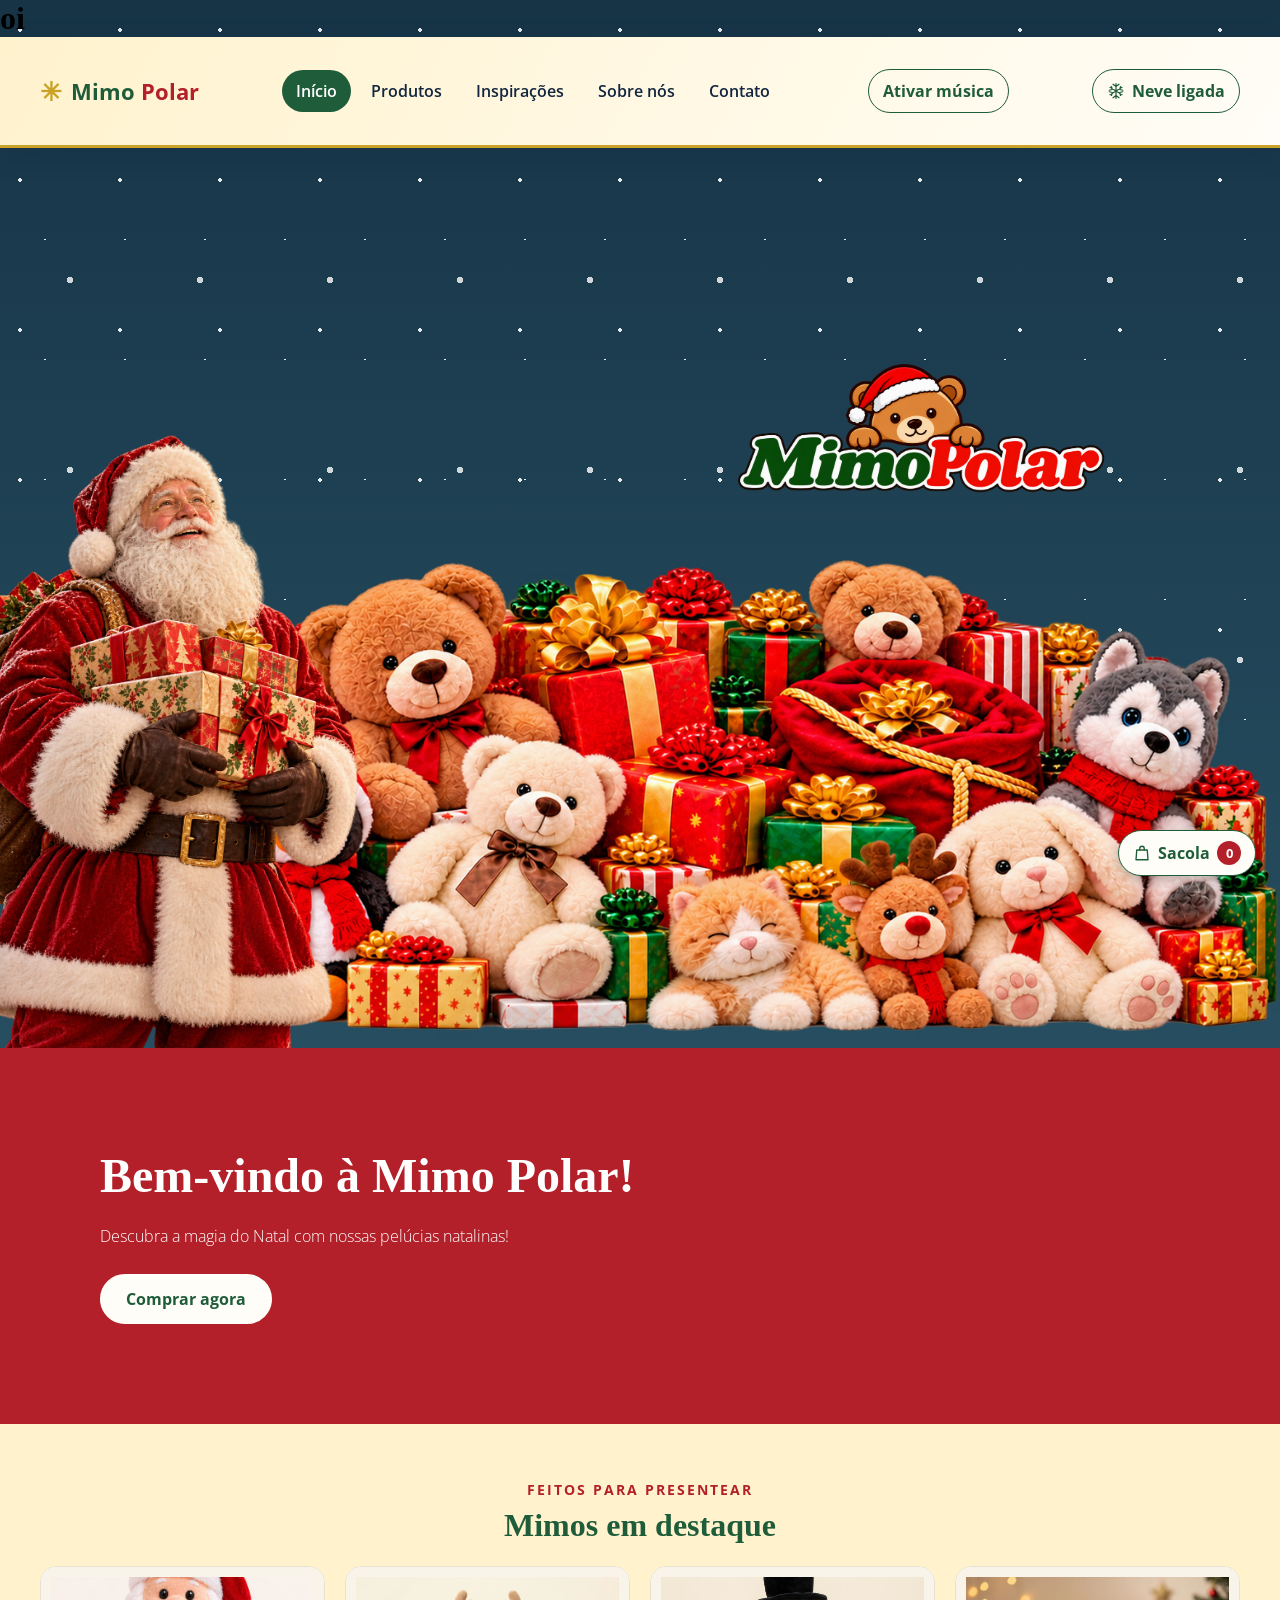
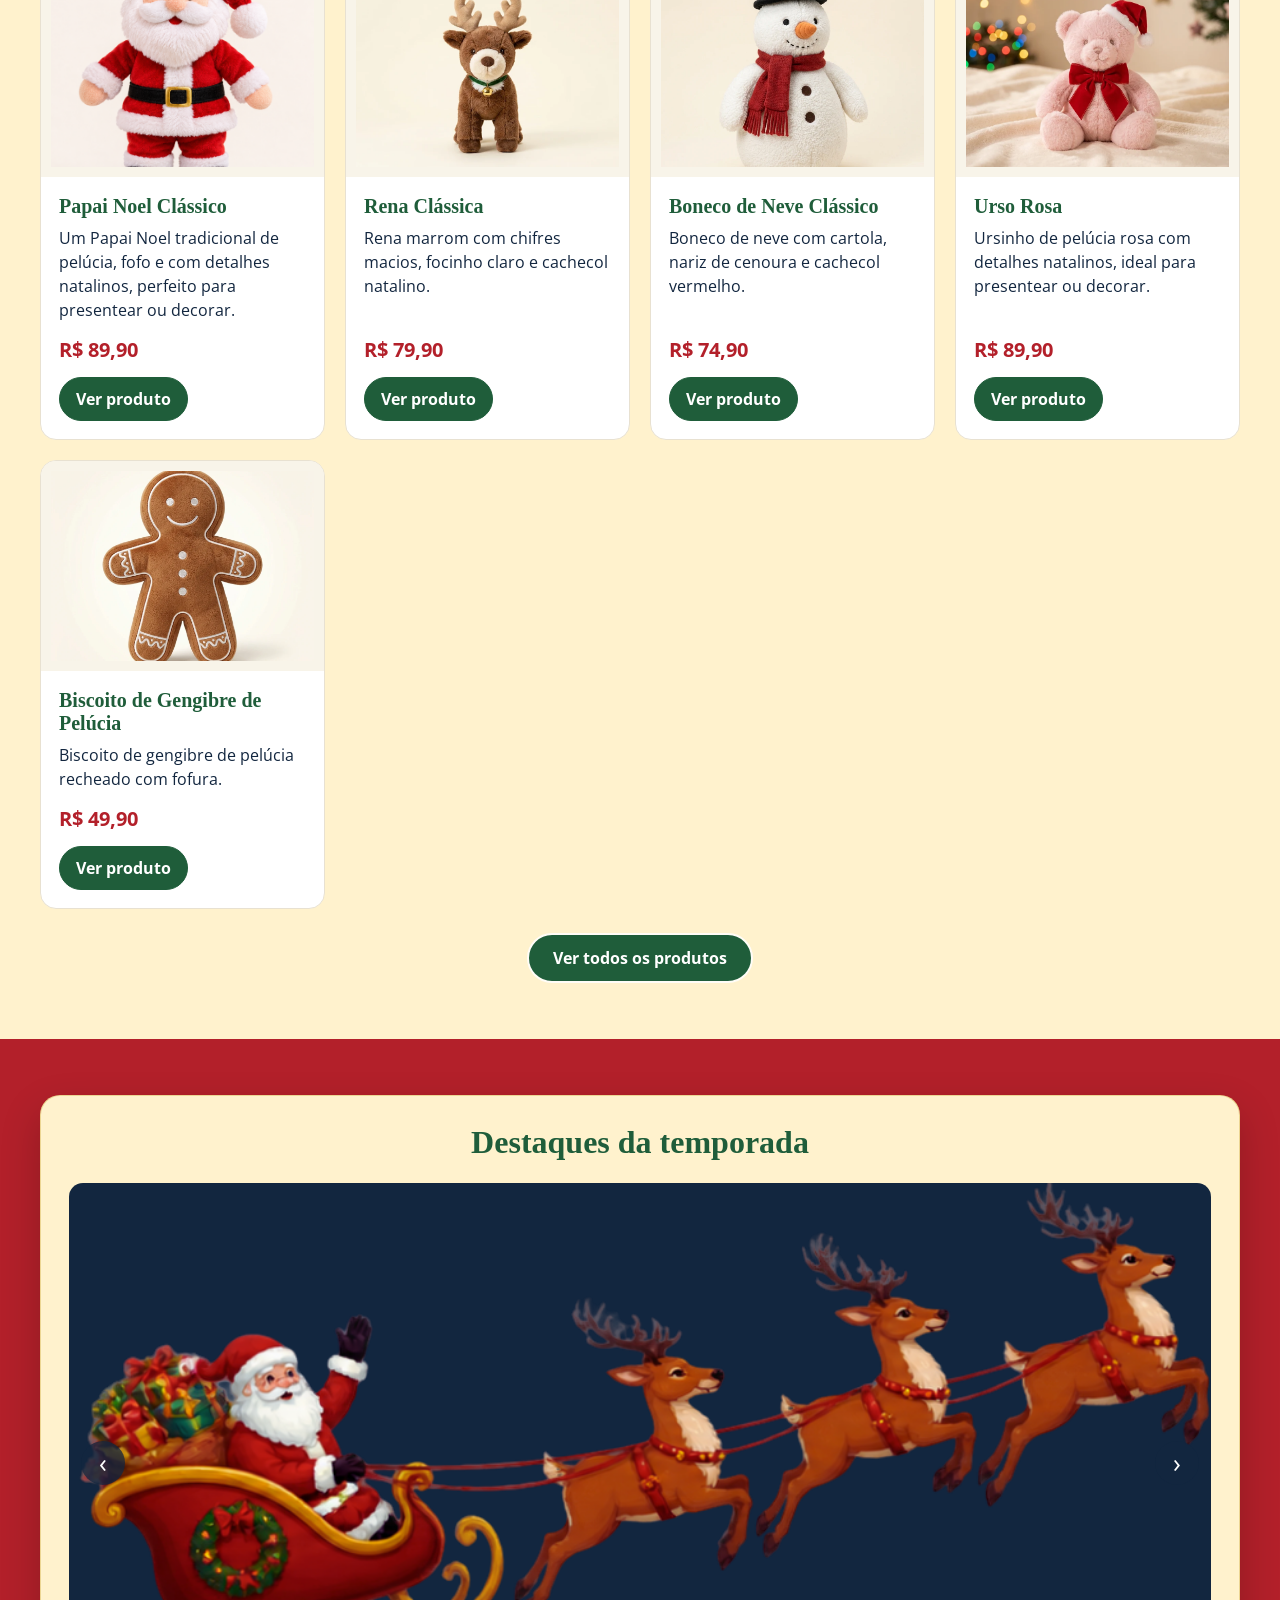
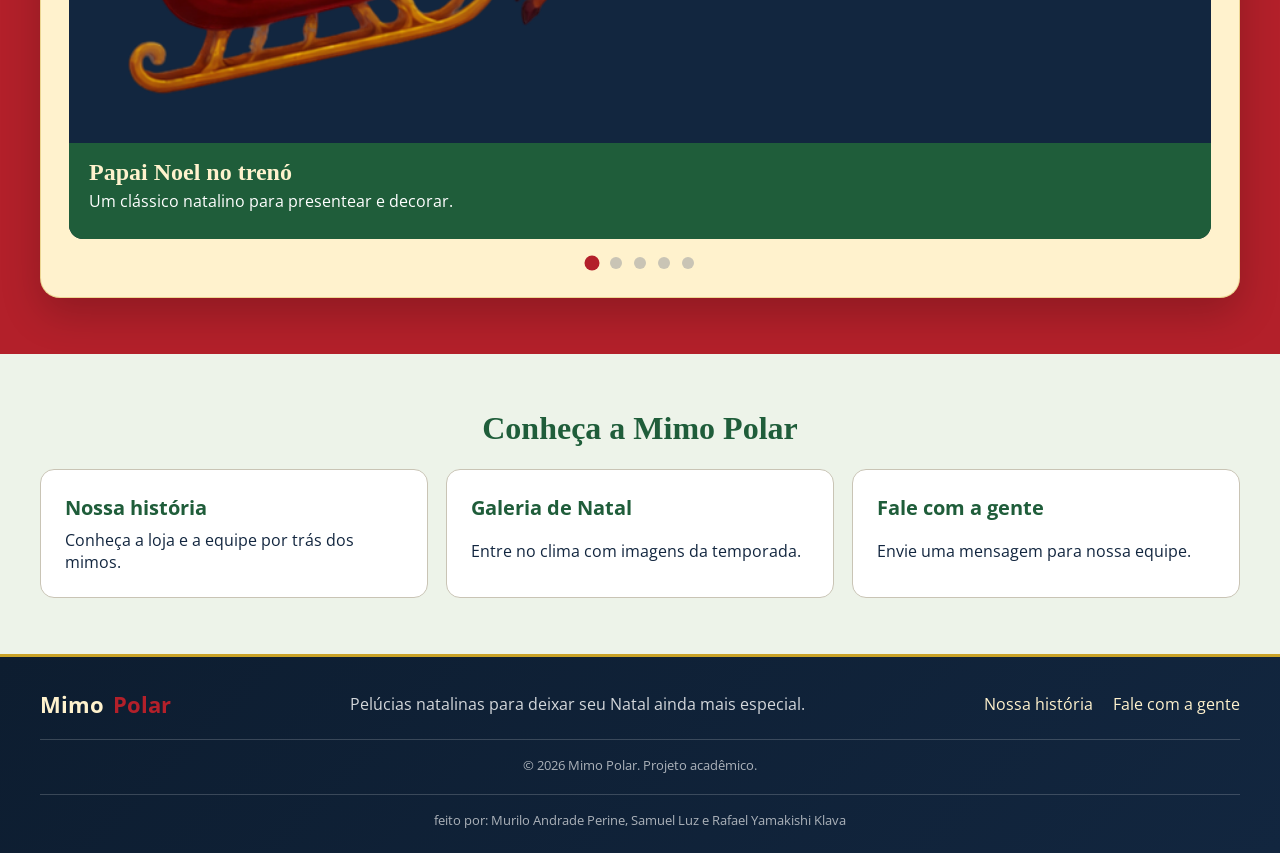
==== commit 31e02191: "Update index.html" ====
--- a/index.html
+++ b/index.html
@@ -8,6 +8,7 @@
       content="Mimo Polar: pelúcias natalinas para deixar seu Natal ainda mais especial."
     />
     <title>Início | Mimo Polar</title>
+    <h1>oi</h1>
     <link rel="icon" href="img/banners/logo.png" />
     <link rel="preconnect" href="https://fonts.googleapis.com" />
     <link rel="preconnect" href="https://fonts.gstatic.com" crossorigin />
--- a/css/style.css
+++ b/css/style.css
@@ -72,6 +72,7 @@
   display: flex;
   min-height: 100vh;
   flex-direction: column;
+  isolation: isolate;
   background-color: var(--noite);
   font-family: var(--fonte-texto);
   overflow-x: hidden;
@@ -405,13 +406,12 @@
 .camada-neve {
   position: fixed;
   inset: 0;
-  z-index: 15;
+  z-index: -1;
   overflow: hidden;
   pointer-events: none;
 }
 
-.camada-neve::before,
-.camada-neve::after {
+.camada-neve::before {
   content: "";
   position: absolute;
   inset: 0;
@@ -442,24 +442,6 @@
   animation: neve-caindo 9s linear infinite;
 }
 
-.camada-neve::after {
-  background-image:
-    radial-gradient(
-      2px 2px at 40px 50px,
-      rgba(var(--neve-rgb), 0.72) 99%,
-      transparent
-    ),
-    radial-gradient(
-      1px 1px at 90px 110px,
-      rgba(var(--neve-rgb), 0.8) 99%,
-      transparent
-    );
-  background-size:
-    150px 180px,
-    110px 140px;
-  animation: neve-caindo-lenta 15s linear infinite;
-}
-
 body.neve-desativada .camada-neve {
   display: none;
 }
@@ -470,14 +452,6 @@
       20px 150px,
       -15px 190px,
       30px 120px;
-  }
-}
-
-@keyframes neve-caindo-lenta {
-  to {
-    background-position:
-      -25px 180px,
-      20px 140px;
   }
 }
 
--- a/css/responsavidade.css
+++ b/css/responsavidade.css
@@ -7,6 +7,19 @@
 /* =====================================================
    Telas até 768px (tablets e celulares)
    ===================================================== */
+@media (min-width: 769px) and (max-width: 1100px) {
+  .cabecalho {
+    justify-content: center;
+    flex-wrap: wrap;
+    padding: 24px;
+  }
+
+  .menu {
+    order: 1;
+    flex: 1 0 100%;
+  }
+}
+
 @media (max-width: 768px) {
   /* ----- Todas as páginas ----- */
   html,
@@ -574,8 +587,7 @@
     transition: none;
   }
 
-  .camada-neve::before,
-  .camada-neve::after {
+  .camada-neve::before {
     animation: none;
   }
 
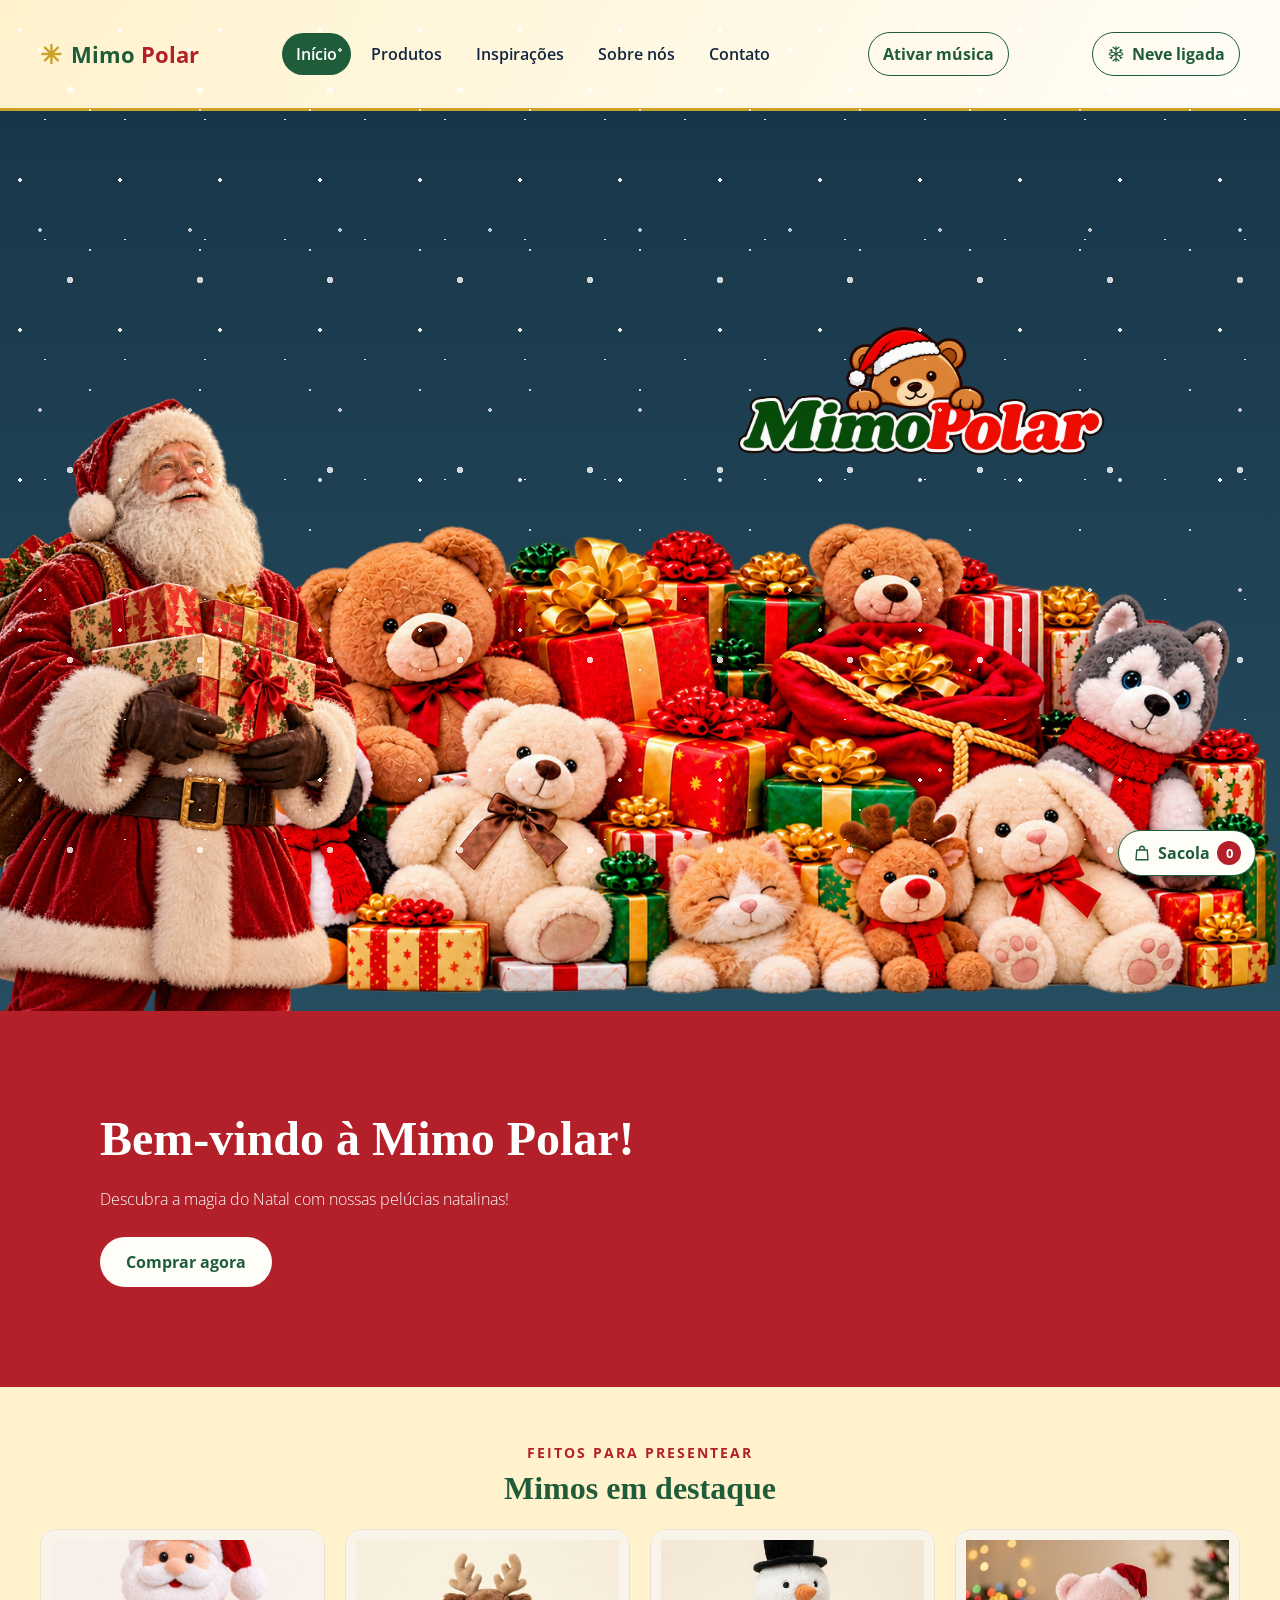
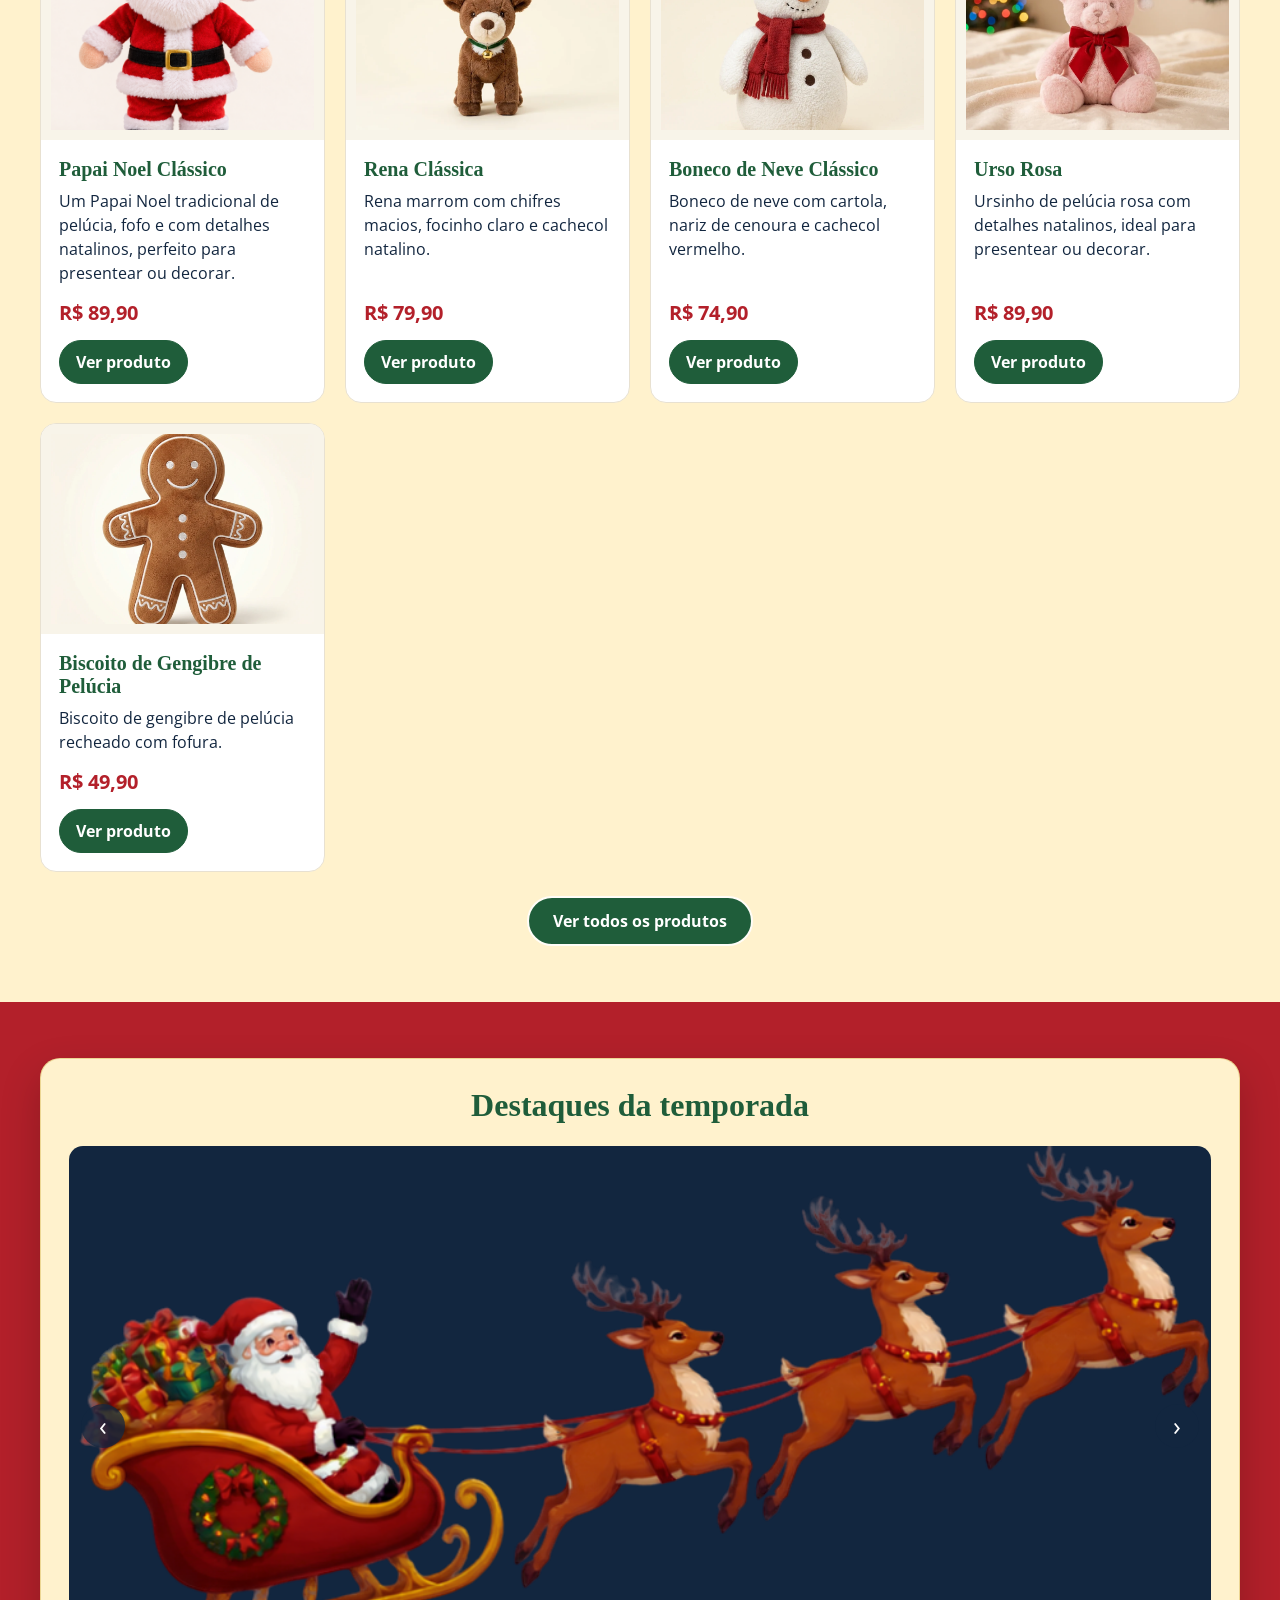
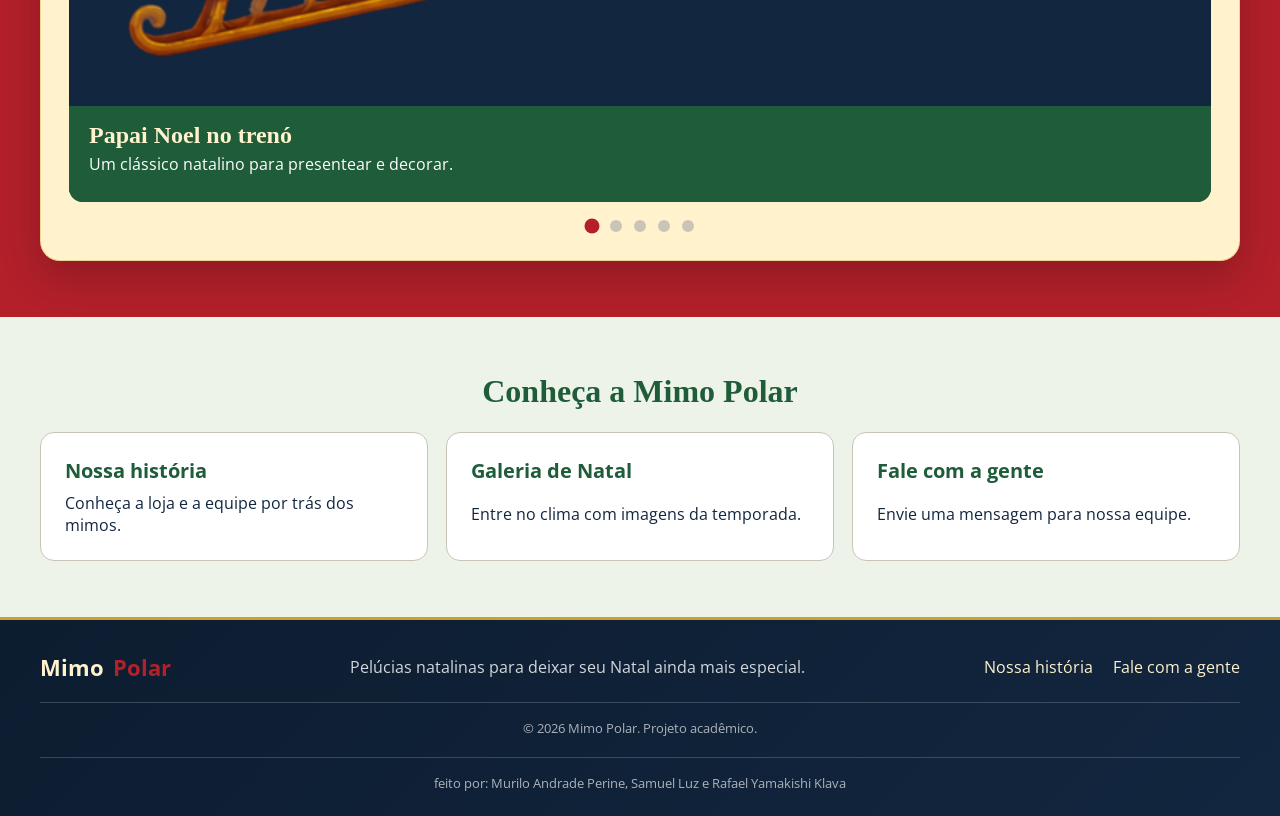
==== commit 3dd31ae2: "tudo normal ajudei o joao a entender o github desktop e git" ====
--- a/index.html
+++ b/index.html
@@ -8,7 +8,6 @@
       content="Mimo Polar: pelúcias natalinas para deixar seu Natal ainda mais especial."
     />
     <title>Início | Mimo Polar</title>
-    <h1>oi</h1>
     <link rel="icon" href="img/banners/logo.png" />
     <link rel="preconnect" href="https://fonts.googleapis.com" />
     <link rel="preconnect" href="https://fonts.gstatic.com" crossorigin />
--- a/css/style.css
+++ b/css/style.css
@@ -72,7 +72,6 @@
   display: flex;
   min-height: 100vh;
   flex-direction: column;
-  isolation: isolate;
   background-color: var(--noite);
   font-family: var(--fonte-texto);
   overflow-x: hidden;
@@ -406,12 +405,13 @@
 .camada-neve {
   position: fixed;
   inset: 0;
-  z-index: -1;
+  z-index: 15;
   overflow: hidden;
   pointer-events: none;
 }
 
-.camada-neve::before {
+.camada-neve::before,
+.camada-neve::after {
   content: "";
   position: absolute;
   inset: 0;
@@ -442,6 +442,24 @@
   animation: neve-caindo 9s linear infinite;
 }
 
+.camada-neve::after {
+  background-image:
+    radial-gradient(
+      2px 2px at 40px 50px,
+      rgba(var(--neve-rgb), 0.72) 99%,
+      transparent
+    ),
+    radial-gradient(
+      1px 1px at 90px 110px,
+      rgba(var(--neve-rgb), 0.8) 99%,
+      transparent
+    );
+  background-size:
+    150px 180px,
+    110px 140px;
+  animation: neve-caindo-lenta 15s linear infinite;
+}
+
 body.neve-desativada .camada-neve {
   display: none;
 }
@@ -452,6 +470,14 @@
       20px 150px,
       -15px 190px,
       30px 120px;
+  }
+}
+
+@keyframes neve-caindo-lenta {
+  to {
+    background-position:
+      -25px 180px,
+      20px 140px;
   }
 }
 
--- a/css/responsavidade.css
+++ b/css/responsavidade.css
@@ -587,7 +587,8 @@
     transition: none;
   }
 
-  .camada-neve::before {
+  .camada-neve::before,
+  .camada-neve::after {
     animation: none;
   }
 
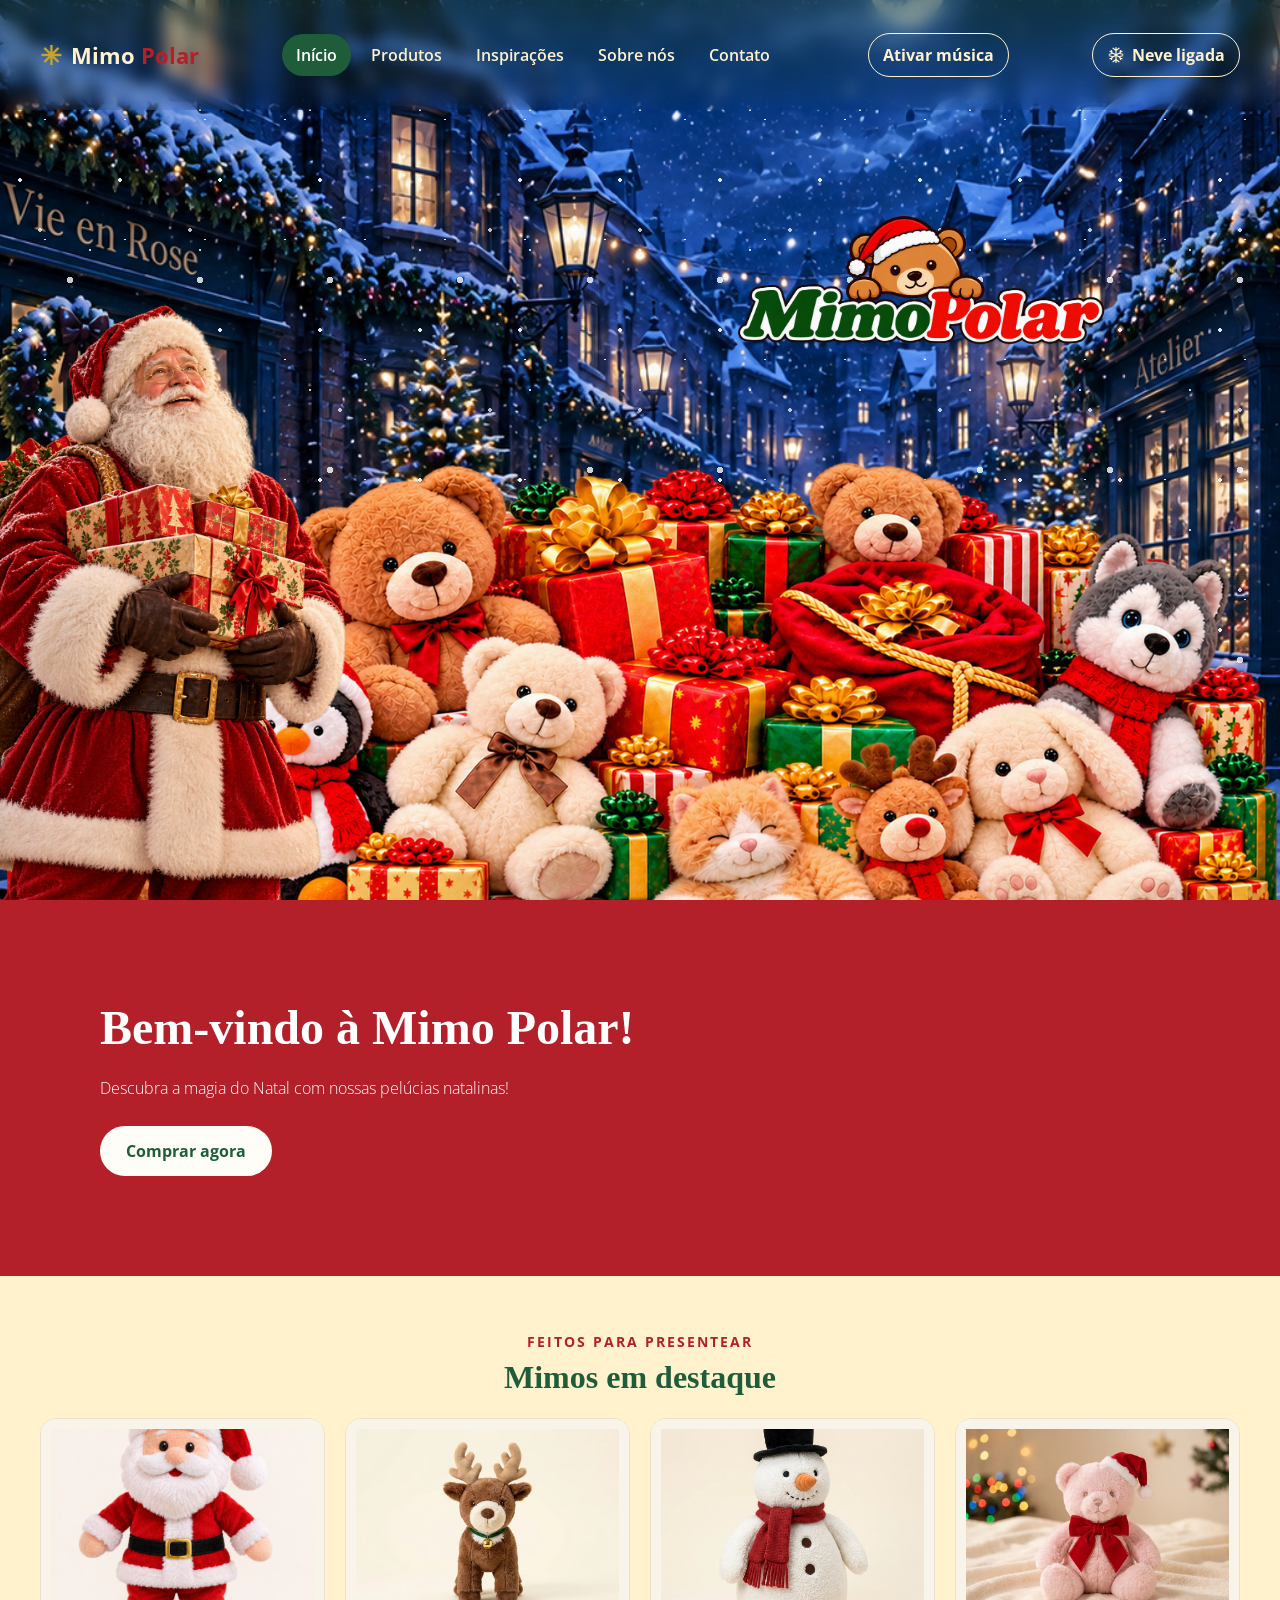
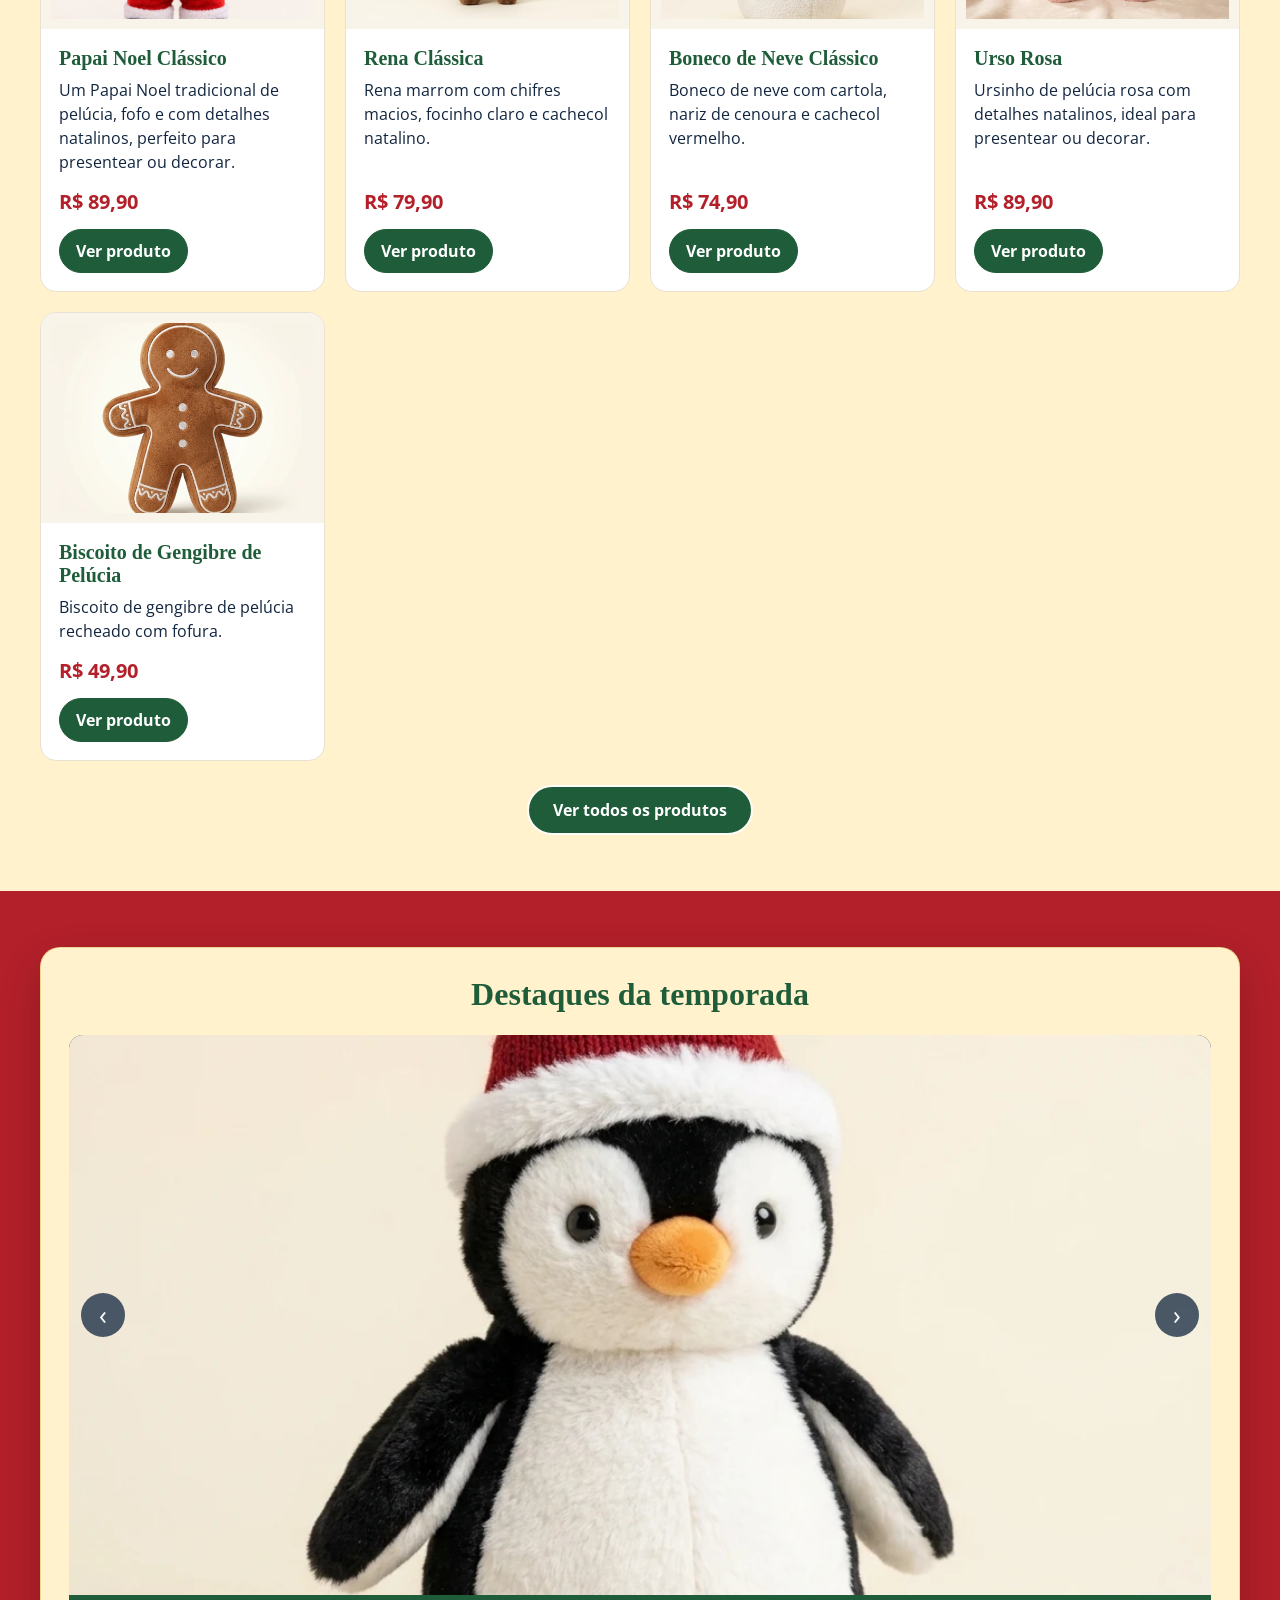
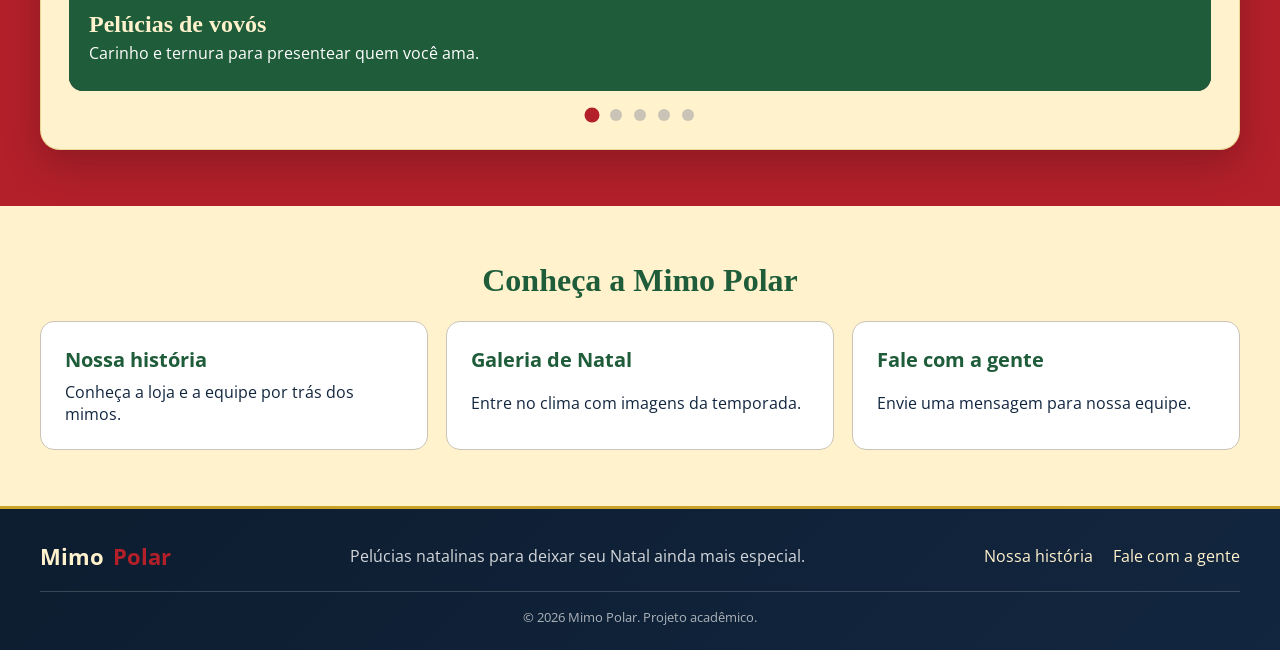
==== commit a118a7e3: "coloquei o mesmo cabeçalho do da chacara do scena" ====
--- a/index.html
+++ b/index.html
@@ -48,22 +48,10 @@
         </svg>
         <span data-texto-neve>Neve ligada</span>
       </button>
-      <a
-        class="atalho-carrinho"
-        href="produtos.html#catalogo"
-        aria-label="Abrir sacola de compras"
-      >
-        <svg class="icone-sacola" viewBox="0 0 24 24" aria-hidden="true">
-          <path d="M5 8h14l1 13H4L5 8Z" />
-          <path d="M9 8V6a3 3 0 0 1 6 0v2" />
-        </svg>
-        <span>Sacola</span>
-        <span class="contador-carrinho" data-qtd-carrinho>0</span>
-      </a>
     </header>
 
     <main>
-      <section class="parallax">
+      <section class="parallax" id="fundo-parallax">
         <img src="img/banners/pelucia.png" id="pelucia" alt="" />
         <img src="img/banners/papainoel.png" id="papai" alt="" />
         <img src="img/banners/logo.png" id="logos" alt="Mimo Polar" />
@@ -95,10 +83,7 @@
         </div>
       </section>
 
-      <section
-        class="promo-secao animar-rolagem"
-        aria-labelledby="promo-titulo"
-      >
+      <section class="promo-secao" aria-labelledby="promo-titulo">
         <div class="container1">
           <div class="promo-cartao">
             <h2 id="promo-titulo">Destaques da temporada</h2>
@@ -106,20 +91,17 @@
             <div class="promo-slideshow" id="promo-slideshow">
               <div class="promo-slide ativo">
                 <img
-                  src="img/banners/papai-noel-treno.webp"
-                  alt="Papai Noel no trenó"
+                  src="img/produtos/pinguingorro.png"
+                  alt="pinguin de gorro"
                 />
                 <div class="promo-legenda">
-                  <h3>Papai Noel no trenó</h3>
-                  <p>Um clássico natalino para presentear e decorar.</p>
+                  <h3>Pelúcias de vovós</h3>
+                  <p>Carinho e ternura para presentear quem você ama.</p>
                 </div>
               </div>
 
               <div class="promo-slide">
-                <img
-                  src="img/banners/kit de pelucias.jpg"
-                  alt="Kit de pelúcias para árvore de Natal"
-                />
+                <img src="img/produtos/ursorosa.webp" alt="urso rosa" />
                 <div class="promo-legenda">
                   <h3>Kit de pelúcias para a árvore</h3>
                   <p>Decore sua árvore de Natal com fofura e alegria.</p>
@@ -127,7 +109,7 @@
               </div>
 
               <div class="promo-slide">
-                <img src="img/banners/mini pelucias.jpg" alt="Mini pelúcias" />
+                <img src="img/produtos/renafiilhote.png" alt="rena filhote " />
                 <div class="promo-legenda">
                   <h3>Dupla de mini pelúcias</h3>
                   <p>Pequenas, fofas e perfeitas para enfeitar a árvore.</p>
@@ -135,10 +117,7 @@
               </div>
 
               <div class="promo-slide">
-                <img
-                  src="img/produtos/ursoclassico.png"
-                  alt="Urso marrom clássico de Natal"
-                />
+                <img src="img/produtos/urso-verde.webp" alt="Urso verde" />
                 <div class="promo-legenda">
                   <h3>Urso marrom clássico de Natal</h3>
                   <p>Aconchego para a temporada festiva.</p>
@@ -146,15 +125,10 @@
               </div>
 
               <div class="promo-slide">
-                <img
-                  src="img/produtos/ursoalmofada.png"
-                  alt="Urso almofada gigante"
-                />
+                <img src="img/produtos/baleia.png" alt="baleia de natal" />
                 <div class="promo-legenda">
-                  <h3>Urso almofada gigante</h3>
-                  <p>
-                    Um mimo macio para deixar o Natal ainda mais aconchegante.
-                  </p>
+                  <h3>Urso inflável grande</h3>
+                  <p>Ideal para decorar a casa e criar um clima festivo.</p>
                 </div>
               </div>
               <button
@@ -215,11 +189,7 @@
           <a href="contato.html">Fale com a gente</a>
         </nav>
         <small>&copy; 2026 Mimo Polar. Projeto acadêmico.</small>
-        <small
-          >feito por: Murilo Andrade Perine, Samuel Luz e Rafael Yamakishi
-          Klava</small
-        >
       </div>
     </footer>
   </body>
-</html>
+</html>
--- a/css/style.css
+++ b/css/style.css
@@ -48,11 +48,15 @@
   --dourado-rgb: 201, 162, 39;
   --noite-rgb: 18, 38, 63;
   --verde-rgb: 31, 93, 58;
+  --verde-cabecalho-rgb: 31, 59, 44;
   --preto-rgb: 0, 0, 0;
 
   /* Fontes */
   --fonte-titulo: "Mountains of Christmas", cursive;
   --fonte-texto: "Open Sans", sans-serif;
+
+  /* Medidas */
+  --altura-cabecalho: 110px;
 }
 
 /* =====================================================
@@ -69,6 +73,7 @@
 }
 
 body {
+  padding-top: var(--altura-cabecalho);
   display: flex;
   min-height: 100vh;
   flex-direction: column;
@@ -100,22 +105,47 @@
    ===================================================== */
 
 /* ----- Cabeçalho e menu ----- */
+/* Header transparente e fixo no topo.
+   Atenção: NÃO colocar backdrop-filter, filter ou transform aqui.
+   Isso faz o carrinho (position: fixed dentro do header) deixar de
+   se prender na tela e "subir". O degradê fica no ::before. */
 .cabecalho {
+  position: fixed;
+  top: 0;
+  left: 0;
+  width: 100%;
+  height: var(--altura-cabecalho);
+  z-index: 100;
   display: flex;
   align-items: center;
   justify-content: space-between;
   gap: 16px;
-  padding: 32px 40px;
-  border-bottom: 3px solid var(--dourado);
-  background: linear-gradient(120deg, var(--creme), var(--creme-claro));
-  box-shadow: 0 8px 24px rgba(var(--noite-rgb), 0.16);
+  padding: 0 40px;
+  background: transparent;
+}
+
+/* Degradê escuro só para dar leitura ao menu sem pintar o header */
+.cabecalho::before {
+  content: "";
+  position: absolute;
+  inset: 0;
+  z-index: -1;
+  background: linear-gradient(
+    to bottom,
+    rgba(var(--verde-cabecalho-rgb), 0.55) 0%,
+    rgba(var(--verde-cabecalho-rgb), 0.15) 80%,
+    transparent 100%
+  );
+  backdrop-filter: blur(8px);
+  -webkit-backdrop-filter: blur(8px);
+  pointer-events: none;
 }
 
 .marca {
   display: inline-flex;
   align-items: center;
   gap: 9px;
-  color: var(--verde);
+  color: var(--creme);
   font-size: 22px;
   font-weight: 700;
   text-decoration: none;
@@ -142,7 +172,7 @@
 .menu a {
   padding: 10px 14px;
   border-radius: 999px;
-  color: var(--noite);
+  color: var(--creme);
   font-weight: 600;
   text-decoration: none;
   transition:
@@ -189,6 +219,13 @@
     transform 0.2s ease;
 }
 
+/* Botões do header em creme para ler bem sobre a foto */
+.cabecalho .botao-musica,
+.cabecalho .botao-neve {
+  border-color: var(--creme);
+  color: var(--creme);
+}
+
 .atalho-carrinho {
   position: fixed;
   right: 24px;
@@ -386,6 +423,8 @@
    4. INDEX.HTML (home)
    ===================================================== */
 body.home {
+  /* a foto começa no topo da tela, atrás do header transparente */
+  padding-top: 0;
   background: linear-gradient(
     var(--azul-profundo) 0%,
     var(--azul-mar) 65%,
@@ -393,7 +432,15 @@
   );
 }
 
+/* Seção do parallax.
+   Camadas, de baixo para cima:
+     0  foto de fundo (::before)
+     1  neve
+     2  Papai Noel e pelúcia
+     10 logo */
 .parallax {
+  --imagem-parallax: url("../img/banners/fundo parallax.png");
+  --fundo-y: 0px;
   position: relative;
   display: flex;
   justify-content: center;
@@ -402,12 +449,36 @@
   overflow: hidden;
 }
 
+.parallax::before {
+  content: "";
+  position: absolute;
+  top: -15%;
+  left: 0;
+  z-index: 0;
+  width: 100%;
+  height: 130%;
+  background-image: var(--imagem-parallax);
+  background-size: cover;
+  background-position: center;
+  background-repeat: no-repeat;
+  transform: translate3d(0, var(--fundo-y), 0);
+  will-change: transform;
+  pointer-events: none;
+}
+
 .camada-neve {
   position: fixed;
   inset: 0;
-  z-index: 15;
+  z-index: -1;
   overflow: hidden;
   pointer-events: none;
+}
+
+/* Na home a neve fica dentro da seção do parallax:
+   acima da foto e abaixo do Papai Noel e da pelúcia */
+.parallax .camada-neve {
+  position: absolute;
+  z-index: 1;
 }
 
 .camada-neve::before,
@@ -483,9 +554,9 @@
 
 #pelucia {
   position: absolute;
-  top: 0;
+  top: 50px;
   left: 0;
-  z-index: 1;
+  z-index: 2;
   width: 100%;
   pointer-events: none;
   user-select: none;
@@ -494,10 +565,10 @@
 #papai {
   position: absolute;
   bottom: 0;
-  right: 72%;
-  z-index: 1;
+  right: 73%;
+  z-index: 2;
   transform: translateX(-50%);
-  width: 34%;
+  width: 33%;
   pointer-events: none;
   user-select: none;
 }
@@ -561,6 +632,371 @@
   outline: 3px solid var(--dourado-claro);
   outline-offset: 3px;
 }
+
+/* Home: destaques e atalhos para as páginas */
+.home-destaques,
+.home-links {
+  padding: 56px 0;
+  text-align: center;
+}
+
+.home-destaques {
+  background: var(--creme);
+}
+
+.home-destaques > .container > .sobretitulo {
+  margin-bottom: 8px;
+  color: var(--vermelho);
+}
+
+.home-destaques .grade-produtos {
+  margin-bottom: 24px;
+  text-align: left;
+}
+
+.home-destaques .botao-comprar-home {
+  margin-top: 0;
+  background: var(--verde);
+  color: var(--neve);
+}
+
+.home-destaques .botao-comprar-home:hover {
+  background: var(--verde-escuro);
+}
+
+.home-links {
+  background: var(--creme);
+}
+
+.home-links-grade {
+  display: grid;
+  grid-template-columns: repeat(3, minmax(0, 1fr));
+  gap: 18px;
+}
+
+.home-links-grade a {
+  display: grid;
+  gap: 8px;
+  padding: 24px;
+  border: 1px solid var(--bege-borda);
+  border-radius: 14px;
+  background: var(--neve);
+  color: var(--noite);
+  text-align: left;
+  text-decoration: none;
+  transition:
+    transform 0.2s ease,
+    box-shadow 0.2s ease;
+}
+
+.home-links-grade a:hover {
+  transform: translateY(-4px);
+  box-shadow: 0 12px 24px rgba(var(--noite-rgb), 0.12);
+}
+
+.home-links-grade strong {
+  color: var(--verde);
+  font-size: 20px;
+}
+
+/* Sobre nós: valores e equipe */
+.sobre-valores,
+.sobre-equipe {
+  max-width: 1000px;
+  margin: 40px auto 0;
+}
+
+.sobre-valores-grade,
+.sobre-equipe-grade {
+  display: grid;
+  grid-template-columns: repeat(3, minmax(0, 1fr));
+  gap: 18px;
+}
+
+.sobre-valores-grade article,
+.sobre-equipe-grade article {
+  padding: 24px;
+  border: 1px solid rgba(var(--dourado-rgb), 0.35);
+  border-radius: 16px;
+  background: var(--creme);
+  color: var(--noite);
+  text-align: center;
+}
+
+.sobre-valores-grade h3,
+.sobre-equipe-grade h3 {
+  margin-bottom: 8px;
+  color: var(--verde);
+  font-size: 22px;
+}
+
+.sobre-valores-grade p,
+.sobre-equipe-grade p {
+  line-height: 1.6;
+}
+
+.equipe-avatar {
+  display: grid;
+  width: 72px;
+  height: 72px;
+  margin: 0 auto 14px;
+  place-items: center;
+  border: 2px solid var(--dourado);
+  border-radius: 50%;
+  background: var(--verde);
+  color: var(--neve);
+  font-size: 22px;
+  font-weight: 700;
+}
+
+/* Galeria: lightbox */
+.galeria-imagem img[role="button"] {
+  cursor: zoom-in;
+}
+
+.galeria-imagem img[role="button"]:focus-visible {
+  outline: 4px solid var(--dourado-claro);
+  outline-offset: -4px;
+}
+
+.galeria-lightbox {
+  position: fixed;
+  width: min(1000px, calc(100% - 32px));
+  max-width: none;
+  max-height: calc(100% - 32px);
+  margin: auto;
+  padding: 24px;
+  overflow: auto;
+  border: 1px solid rgba(var(--dourado-rgb), 0.55);
+  border-radius: 18px;
+  background: var(--noite-escura);
+  color: var(--neve);
+}
+
+.galeria-lightbox::backdrop {
+  background: rgba(var(--preto-rgb), 0.82);
+  backdrop-filter: blur(4px);
+}
+
+.galeria-lightbox > img {
+  display: block;
+  width: 100%;
+  max-height: 75vh;
+  object-fit: contain;
+}
+
+.galeria-lightbox > p {
+  margin-top: 14px;
+  color: var(--creme);
+  text-align: center;
+}
+
+.lightbox-fechar {
+  display: block;
+  width: 40px;
+  height: 40px;
+  margin: 0 0 12px auto;
+  border: 1px solid var(--dourado-claro);
+  border-radius: 50%;
+  background: transparent;
+  color: var(--neve);
+  font-size: 26px;
+  cursor: pointer;
+}
+
+.lightbox-fechar:focus-visible {
+  outline: 3px solid var(--dourado-claro);
+  outline-offset: 3px;
+}
+
+/* Validação do formulário de contato */
+.contato-formulario [aria-invalid="true"] {
+  border-color: var(--vermelho);
+  box-shadow: 0 0 0 2px rgba(179, 32, 42, 0.15);
+}
+
+.contato-feedback {
+  margin: 4px 0;
+  padding: 12px 14px;
+  border-radius: 10px;
+  font-weight: 700;
+  line-height: 1.5;
+}
+
+.contato-feedback.erro {
+  background: #fbe9e9;
+  color: var(--vermelho);
+}
+
+.contato-feedback.sucesso {
+  background: var(--verde-palido);
+  color: var(--verde);
+}
+
+/* Revelação progressiva sem esconder conteúdo caso o JavaScript não carregue */
+.animacao-rolagem-ativa .animar-rolagem {
+  opacity: 0;
+  transform: translateY(18px);
+  transition:
+    opacity 0.55s ease,
+    transform 0.55s ease;
+}
+
+.animacao-rolagem-ativa .animar-rolagem.visivel {
+  opacity: 1;
+  transform: translateY(0);
+}
+
+.card {
+  animation: card-aparecer 0.35s ease both;
+}
+
+@keyframes card-aparecer {
+  from {
+    transform: translateY(12px);
+    opacity: 0;
+  }
+  to {
+    transform: translateY(0);
+    opacity: 1;
+  }
+}
+
+/* Home: slideshow de promoções */
+.promo-secao {
+  padding: 56px 0;
+  background: var(--vermelho);
+}
+
+.container1 {
+  width: min(1200px, calc(100% - 48px));
+  margin: 0 auto;
+}
+
+.promo-cartao {
+  padding: 28px;
+  border: 1px solid rgba(var(--dourado-rgb), 0.35);
+  border-radius: 20px;
+  background: var(--creme);
+  box-shadow: 0 16px 40px rgba(var(--preto-rgb), 0.2);
+}
+
+.promo-cartao > h2,
+.home-destaques h2,
+.home-links h2,
+.sobre-valores > h2,
+.sobre-equipe > h2 {
+  margin: 0 0 22px;
+  color: var(--verde);
+  font-size: 32px;
+  text-align: center;
+}
+
+.promo-slideshow {
+  --promo-altura: clamp(280px, 52vw, 560px);
+  position: relative;
+  display: grid;
+  overflow: hidden;
+  border-radius: 14px;
+  background: var(--noite);
+}
+
+.promo-slide {
+  grid-area: 1 / 1;
+  visibility: hidden;
+  opacity: 0;
+  pointer-events: none;
+  transition:
+    opacity 0.5s ease,
+    visibility 0.5s ease;
+}
+
+.promo-slide.ativo {
+  z-index: 1;
+  visibility: visible;
+  opacity: 1;
+  pointer-events: auto;
+}
+
+.promo-slide img {
+  display: block;
+  width: 100%;
+  height: var(--promo-altura);
+  object-fit: cover;
+}
+
+.promo-legenda {
+  min-height: 96px;
+  padding: 16px 20px;
+  background: var(--verde);
+  color: var(--neve);
+}
+
+.promo-legenda h3 {
+  margin-bottom: 4px;
+  color: var(--creme);
+  font-size: 24px;
+}
+
+.promo-botao {
+  position: absolute;
+  top: calc(var(--promo-altura) / 2 - 22px);
+  z-index: 2;
+  display: grid;
+  width: 44px;
+  height: 44px;
+  place-items: center;
+  border: 0;
+  border-radius: 50%;
+  background: rgba(var(--noite-rgb), 0.75);
+  color: var(--neve);
+  font: inherit;
+  font-size: 26px;
+  line-height: 1;
+  cursor: pointer;
+}
+
+.promo-botao:hover {
+  background: var(--vermelho);
+}
+
+.promo-anterior {
+  left: 12px;
+}
+
+.promo-proximo {
+  right: 12px;
+}
+
+.promo-botao:focus-visible,
+.promo-indicador:focus-visible {
+  outline: 3px solid var(--dourado);
+  outline-offset: 3px;
+}
+
+.promo-indicadores {
+  display: flex;
+  align-items: center;
+  justify-content: center;
+  gap: 12px;
+  margin-top: 18px;
+}
+
+.promo-indicador {
+  width: 12px;
+  height: 12px;
+  padding: 0;
+  border: 0;
+  border-radius: 50%;
+  background: var(--bege-borda);
+  cursor: pointer;
+}
+
+.promo-indicador.ativo {
+  transform: scale(1.25);
+  background: var(--vermelho);
+}
+
 
 /* =====================================================
    5. PRODUTOS.HTML
@@ -1694,398 +2130,4 @@
   width: 100%;
   height: 100%;
   min-height: 420px;
-}
-
-/* Celular / tela estreita: tudo em uma coluna */
-@media (max-width: 800px) {
-  .contato-cartao,
-  .contato-mapa-cartao {
-    grid-template-columns: 1fr;
-    padding: 20px;
-    gap: 28px;
-  }
-
-  .contato-mapa,
-  .contato-mapa iframe {
-    min-height: 320px;
-  }
-}
-
-/* Home: slideshow de promoções */
-.promo-secao {
-  padding: 56px 0;
-  background: var(--vermelho);
-}
-
-.container1 {
-  width: min(1200px, calc(100% - 48px));
-  margin: 0 auto;
-}
-
-.promo-cartao {
-  padding: 28px;
-  border: 1px solid rgba(var(--dourado-rgb), 0.35);
-  border-radius: 20px;
-  background: var(--creme);
-  box-shadow: 0 16px 40px rgba(var(--preto-rgb), 0.2);
-}
-
-.promo-cartao > h2,
-.home-destaques h2,
-.home-links h2,
-.sobre-valores > h2,
-.sobre-equipe > h2 {
-  margin: 0 0 22px;
-  color: var(--verde);
-  font-size: 32px;
-  text-align: center;
-}
-
-.promo-slideshow {
-  --promo-altura: clamp(280px, 52vw, 560px);
-  position: relative;
-  display: grid;
-  overflow: hidden;
-  border-radius: 14px;
-  background: var(--noite);
-}
-
-.promo-slide {
-  grid-area: 1 / 1;
-  visibility: hidden;
-  opacity: 0;
-  pointer-events: none;
-  transition:
-    opacity 0.5s ease,
-    visibility 0.5s ease;
-}
-
-.promo-slide.ativo {
-  z-index: 1;
-  visibility: visible;
-  opacity: 1;
-  pointer-events: auto;
-}
-
-.promo-slide img {
-  display: block;
-  width: 100%;
-  height: var(--promo-altura);
-  object-fit: cover;
-}
-
-.promo-legenda {
-  min-height: 96px;
-  padding: 16px 20px;
-  background: var(--verde);
-  color: var(--neve);
-}
-
-.promo-legenda h3 {
-  margin-bottom: 4px;
-  color: var(--creme);
-  font-size: 24px;
-}
-
-.promo-botao {
-  position: absolute;
-  top: calc(var(--promo-altura) / 2 - 22px);
-  z-index: 2;
-  display: grid;
-  width: 44px;
-  height: 44px;
-  place-items: center;
-  border: 0;
-  border-radius: 50%;
-  background: rgba(var(--noite-rgb), 0.75);
-  color: var(--neve);
-  font: inherit;
-  font-size: 26px;
-  line-height: 1;
-  cursor: pointer;
-}
-
-.promo-botao:hover {
-  background: var(--vermelho);
-}
-
-.promo-anterior {
-  left: 12px;
-}
-
-.promo-proximo {
-  right: 12px;
-}
-
-.promo-botao:focus-visible,
-.promo-indicador:focus-visible {
-  outline: 3px solid var(--dourado);
-  outline-offset: 3px;
-}
-
-.promo-indicadores {
-  display: flex;
-  align-items: center;
-  justify-content: center;
-  gap: 12px;
-  margin-top: 18px;
-}
-
-.promo-indicador {
-  width: 12px;
-  height: 12px;
-  padding: 0;
-  border: 0;
-  border-radius: 50%;
-  background: var(--bege-borda);
-  cursor: pointer;
-}
-
-.promo-indicador.ativo {
-  transform: scale(1.25);
-  background: var(--vermelho);
-}
-
-/* Home: destaques e atalhos para as páginas */
-.home-destaques,
-.home-links {
-  padding: 56px 0;
-  text-align: center;
-}
-
-.home-destaques {
-  background: var(--creme);
-}
-
-.home-destaques > .container > .sobretitulo {
-  margin-bottom: 8px;
-  color: var(--vermelho);
-}
-
-.home-destaques .grade-produtos {
-  margin-bottom: 24px;
-  text-align: left;
-}
-
-.home-destaques .botao-comprar-home {
-  margin-top: 0;
-  background: var(--verde);
-  color: var(--neve);
-}
-
-.home-destaques .botao-comprar-home:hover {
-  background: var(--verde-escuro);
-}
-
-.home-links {
-  background: var(--verde-palido);
-}
-
-.home-links-grade {
-  display: grid;
-  grid-template-columns: repeat(3, minmax(0, 1fr));
-  gap: 18px;
-}
-
-.home-links-grade a {
-  display: grid;
-  gap: 8px;
-  padding: 24px;
-  border: 1px solid var(--bege-borda);
-  border-radius: 14px;
-  background: var(--neve);
-  color: var(--noite);
-  text-align: left;
-  text-decoration: none;
-  transition:
-    transform 0.2s ease,
-    box-shadow 0.2s ease;
-}
-
-.home-links-grade a:hover {
-  transform: translateY(-4px);
-  box-shadow: 0 12px 24px rgba(var(--noite-rgb), 0.12);
-}
-
-.home-links-grade strong {
-  color: var(--verde);
-  font-size: 20px;
-}
-
-/* Sobre nós: valores e equipe */
-.sobre-valores,
-.sobre-equipe {
-  max-width: 1000px;
-  margin: 40px auto 0;
-}
-
-.sobre-valores-grade,
-.sobre-equipe-grade {
-  display: grid;
-  grid-template-columns: repeat(3, minmax(0, 1fr));
-  gap: 18px;
-}
-
-.sobre-valores-grade article,
-.sobre-equipe-grade article {
-  padding: 24px;
-  border: 1px solid rgba(var(--dourado-rgb), 0.35);
-  border-radius: 16px;
-  background: var(--creme);
-  color: var(--noite);
-  text-align: center;
-}
-
-.sobre-valores-grade h3,
-.sobre-equipe-grade h3 {
-  margin-bottom: 8px;
-  color: var(--verde);
-  font-size: 22px;
-}
-
-.sobre-valores-grade p,
-.sobre-equipe-grade p {
-  line-height: 1.6;
-}
-
-.equipe-avatar {
-  display: grid;
-  width: 72px;
-  height: 72px;
-  margin: 0 auto 14px;
-  place-items: center;
-  border: 2px solid var(--dourado);
-  border-radius: 50%;
-  background: var(--verde);
-  color: var(--neve);
-  font-size: 22px;
-  font-weight: 700;
-}
-
-/* Galeria: lightbox */
-.galeria-imagem img[role="button"] {
-  cursor: zoom-in;
-}
-
-.galeria-imagem img[role="button"]:focus-visible {
-  outline: 4px solid var(--dourado-claro);
-  outline-offset: -4px;
-}
-
-.galeria-lightbox {
-  position: fixed;
-  width: min(1000px, calc(100% - 32px));
-  max-width: none;
-  max-height: calc(100% - 32px);
-  margin: auto;
-  padding: 24px;
-  overflow: auto;
-  border: 1px solid rgba(var(--dourado-rgb), 0.55);
-  border-radius: 18px;
-  background: var(--noite-escura);
-  color: var(--neve);
-}
-
-.galeria-lightbox::backdrop {
-  background: rgba(var(--preto-rgb), 0.82);
-  backdrop-filter: blur(4px);
-}
-
-.galeria-lightbox > img {
-  display: block;
-  width: 100%;
-  max-height: 75vh;
-  object-fit: contain;
-}
-
-.galeria-lightbox > p {
-  margin-top: 14px;
-  color: var(--creme);
-  text-align: center;
-}
-
-.lightbox-fechar {
-  display: block;
-  width: 40px;
-  height: 40px;
-  margin: 0 0 12px auto;
-  border: 1px solid var(--dourado-claro);
-  border-radius: 50%;
-  background: transparent;
-  color: var(--neve);
-  font-size: 26px;
-  cursor: pointer;
-}
-
-.lightbox-fechar:focus-visible {
-  outline: 3px solid var(--dourado-claro);
-  outline-offset: 3px;
-}
-
-/* Validação do formulário de contato */
-.contato-formulario [aria-invalid="true"] {
-  border-color: var(--vermelho);
-  box-shadow: 0 0 0 2px rgba(179, 32, 42, 0.15);
-}
-
-.contato-feedback {
-  margin: 4px 0;
-  padding: 12px 14px;
-  border-radius: 10px;
-  font-weight: 700;
-  line-height: 1.5;
-}
-
-.contato-feedback.erro {
-  background: #fbe9e9;
-  color: var(--vermelho);
-}
-
-.contato-feedback.sucesso {
-  background: var(--verde-palido);
-  color: var(--verde);
-}
-
-/* Revelação progressiva sem esconder conteúdo caso o JavaScript não carregue */
-.animacao-rolagem-ativa .animar-rolagem {
-  opacity: 0;
-  transform: translateY(18px);
-  transition:
-    opacity 0.55s ease,
-    transform 0.55s ease;
-}
-
-.animacao-rolagem-ativa .animar-rolagem.visivel {
-  opacity: 1;
-  transform: translateY(0);
-}
-
-.card {
-  animation: card-aparecer 0.35s ease both;
-}
-
-@keyframes card-aparecer {
-  from {
-    transform: translateY(12px);
-    opacity: 0;
-  }
-  to {
-    transform: translateY(0);
-    opacity: 1;
-  }
-}
-
-@media (prefers-reduced-motion: reduce) {
-  .animacao-rolagem-ativa .animar-rolagem {
-    transform: none;
-    transition: none;
-  }
-
-  .card {
-    animation: none;
-  }
-
-  .promo-slide {
-    transition: none;
-  }
-}
+}
--- a/css/responsavidade.css
+++ b/css/responsavidade.css
@@ -19,6 +19,37 @@
     flex: 1 0 100%;
   }
 }
+
+@media (prefers-reduced-motion: reduce) {
+  .animacao-rolagem-ativa .animar-rolagem {
+    transform: none;
+    transition: none;
+  }
+
+  .card {
+    animation: none;
+  }
+
+  .promo-slide {
+    transition: none;
+  }
+}
+
+/* Celular / tela estreita: tudo em uma coluna */
+@media (max-width: 800px) {
+  .contato-cartao,
+  .contato-mapa-cartao {
+    grid-template-columns: 1fr;
+    padding: 20px;
+    gap: 28px;
+  }
+
+  .contato-mapa,
+  .contato-mapa iframe {
+    min-height: 320px;
+  }
+}
+
 
 @media (max-width: 768px) {
   /* ----- Todas as páginas ----- */
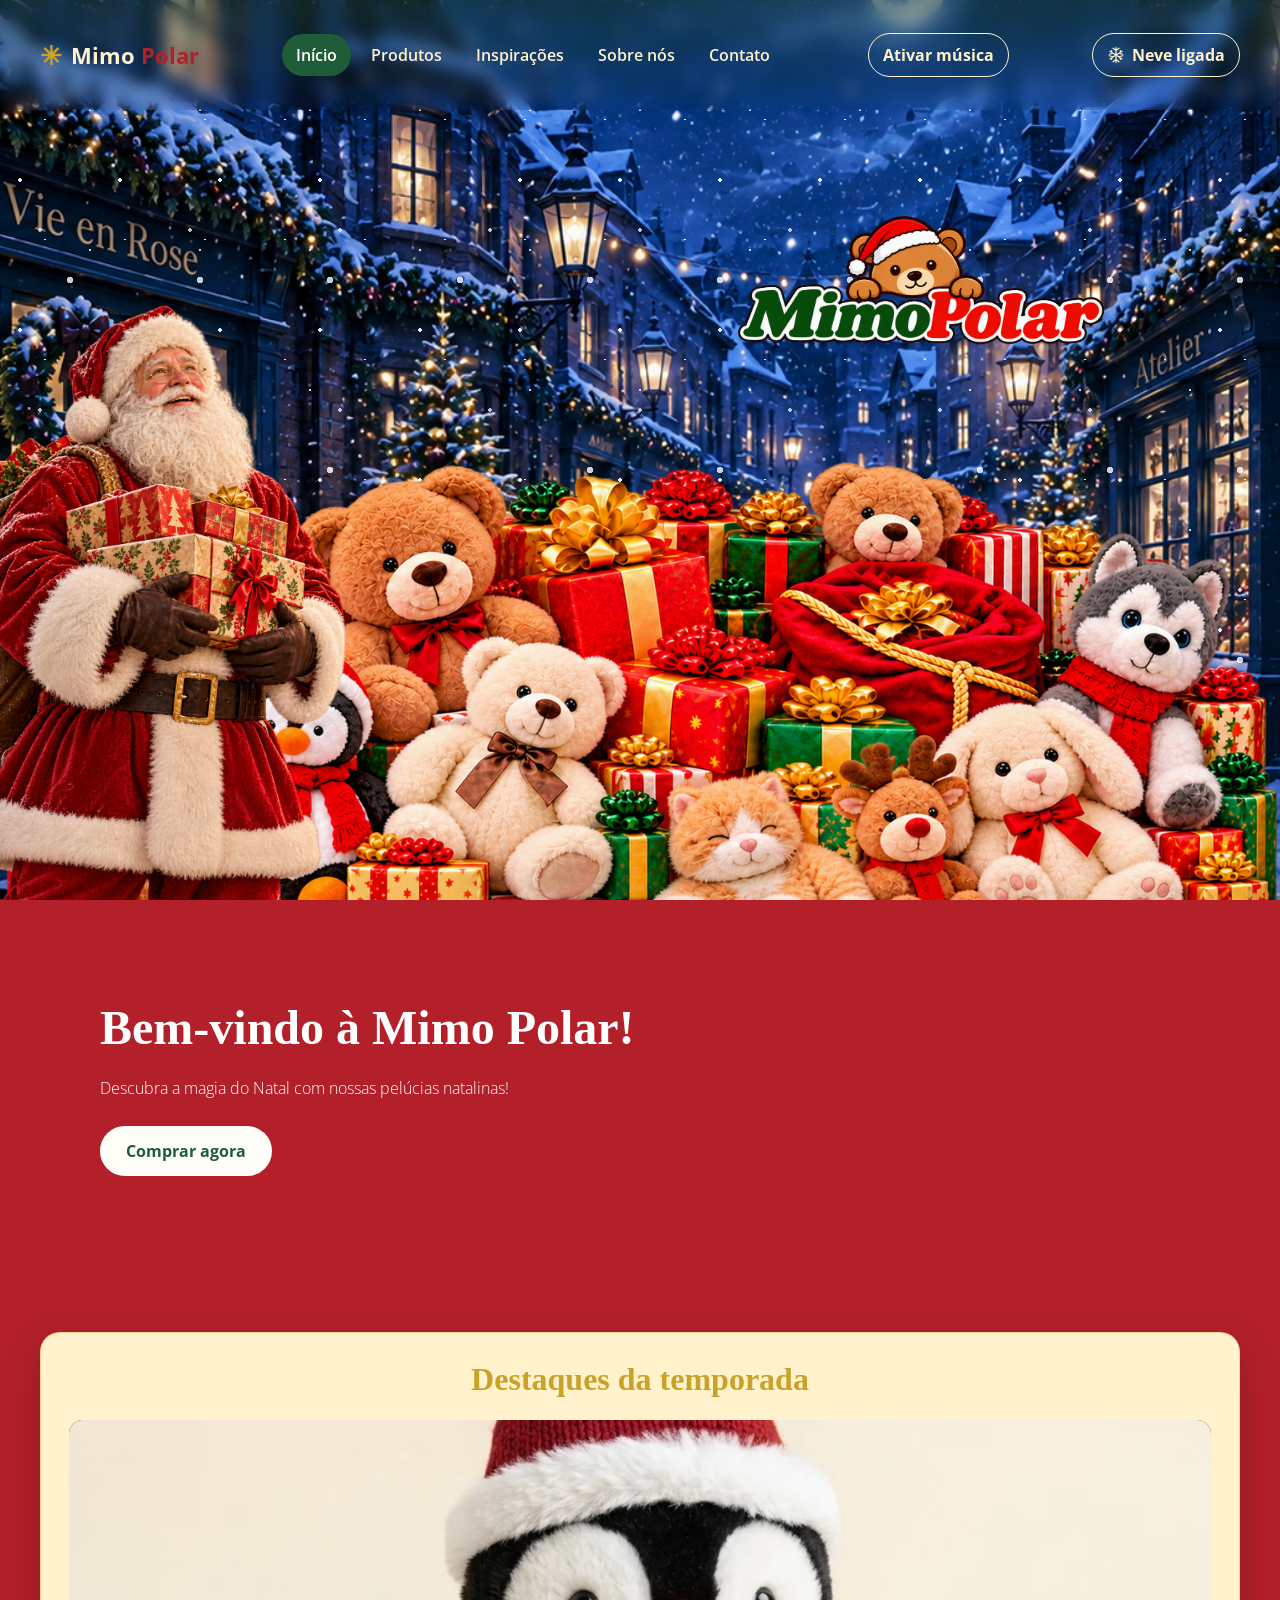
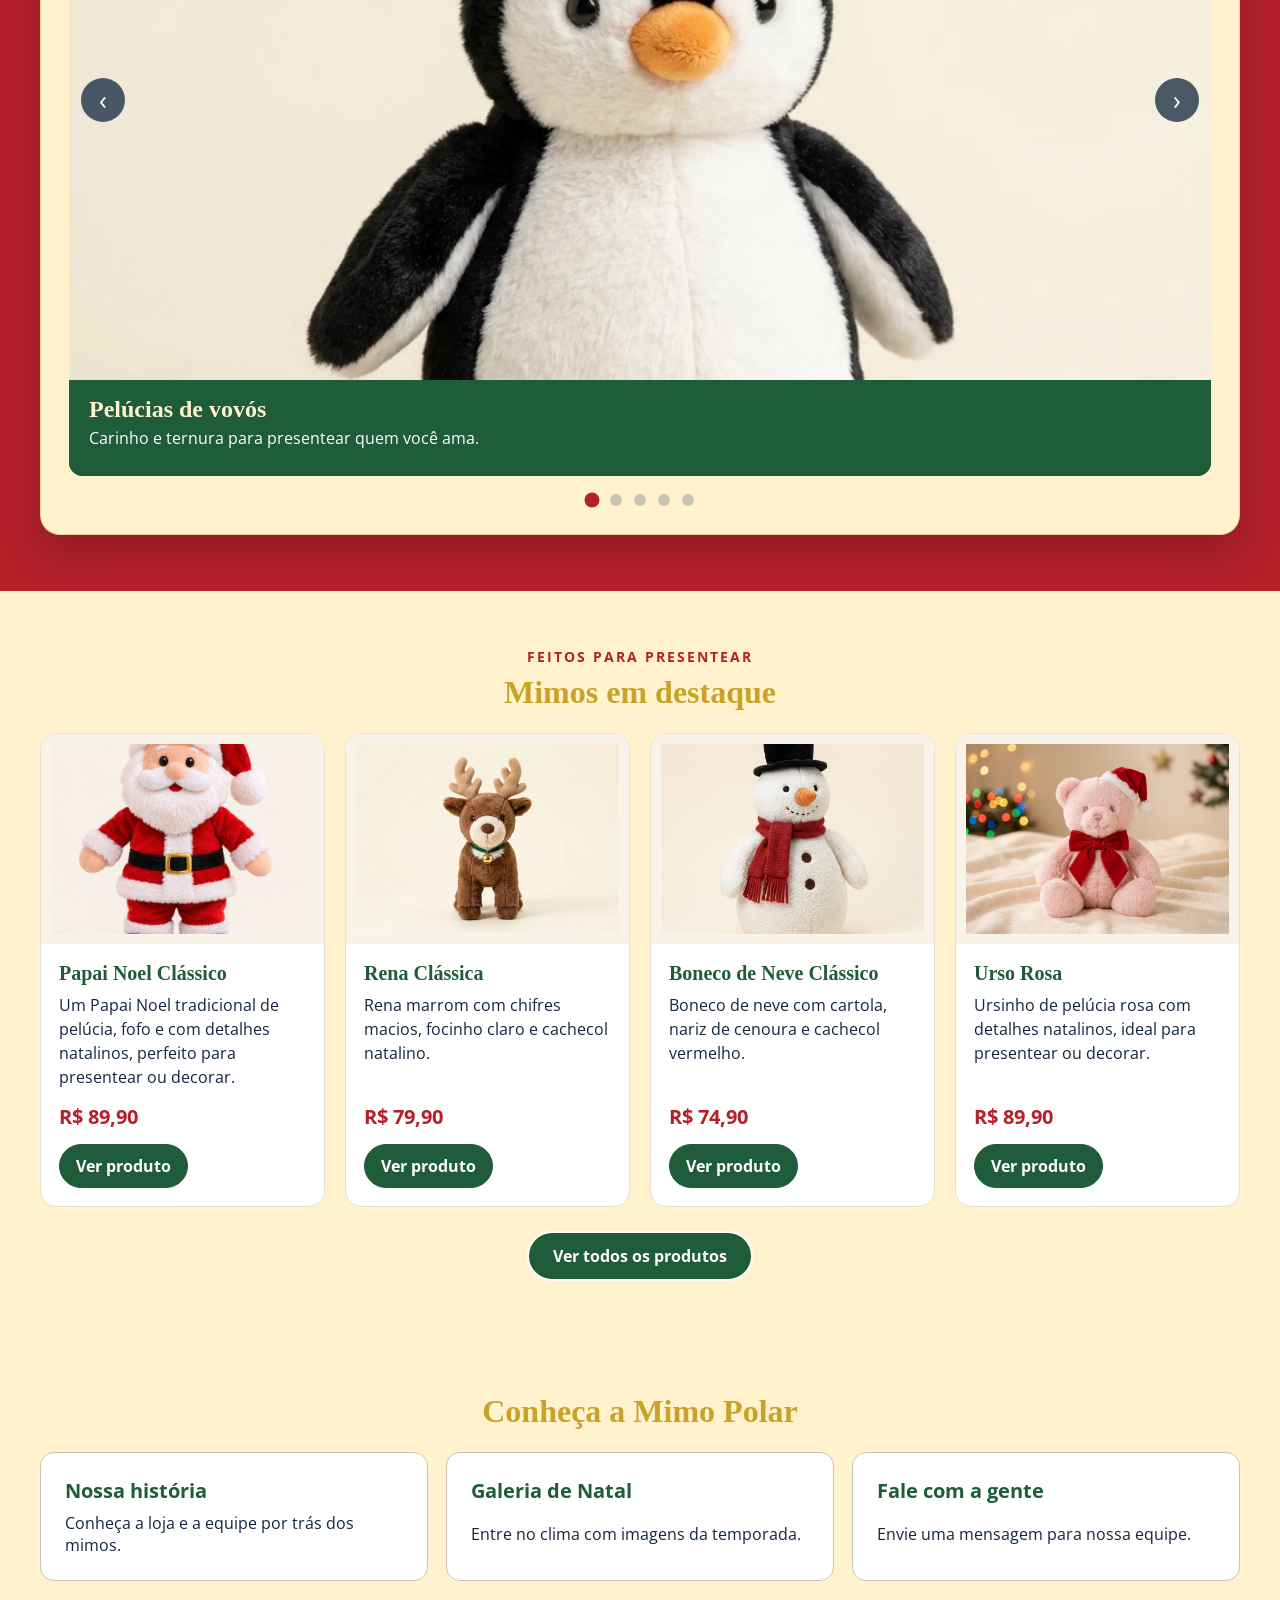
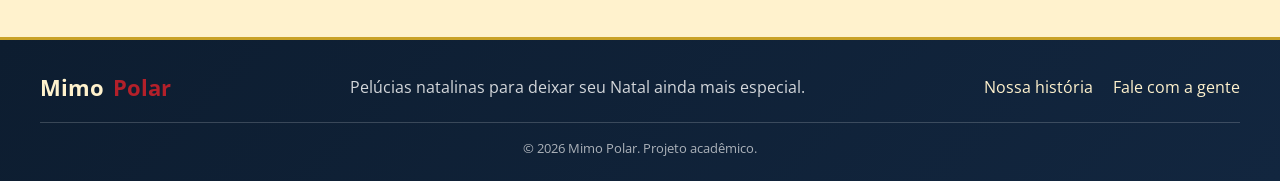
==== commit 6d418da7: "apenas testes" ====
--- a/index.html
+++ b/index.html
@@ -63,24 +63,6 @@
         <a class="botao-comprar-home" href="produtos.html#catalogo"
           >Comprar agora</a
         >
-      </section>
-
-      <section
-        class="home-destaques animar-rolagem"
-        aria-labelledby="titulo-destaques"
-      >
-        <div class="container">
-          <p class="sobretitulo">Feitos para presentear</p>
-          <h2 id="titulo-destaques">Mimos em destaque</h2>
-          <div
-            id="produtos-destaque"
-            class="grade-produtos"
-            aria-live="polite"
-          ></div>
-          <a class="botao-comprar-home" href="produtos.html#catalogo"
-            >Ver todos os produtos</a
-          >
-        </div>
       </section>
 
       <section class="promo-secao" aria-labelledby="promo-titulo">
@@ -155,6 +137,24 @@
       </section>
 
       <section
+        class="home-destaques animar-rolagem"
+        aria-labelledby="titulo-destaques"
+      >
+        <div class="container">
+          <p class="sobretitulo">Feitos para presentear</p>
+          <h2 id="titulo-destaques">Mimos em destaque</h2>
+          <div
+            id="produtos-destaque"
+            class="grade-produtos"
+            aria-live="polite"
+          ></div>
+          <a class="botao-comprar-home" href="produtos.html#catalogo"
+            >Ver todos os produtos</a
+          >
+        </div>
+      </section>
+
+      <section
         class="home-links animar-rolagem"
         aria-labelledby="titulo-conheca"
       >
@@ -192,4 +192,4 @@
       </div>
     </footer>
   </body>
-</html>+</html>
--- a/css/style.css
+++ b/css/style.css
@@ -295,7 +295,7 @@
 
 .titulo-pagina h1 {
   margin: 8px 0 12px;
-  color: var(--creme);
+  color: var(--dourado);
   font-size: 42px;
 }
 
@@ -650,8 +650,13 @@
 }
 
 .home-destaques .grade-produtos {
+  grid-template-columns: repeat(4, minmax(0, 1fr));
   margin-bottom: 24px;
   text-align: left;
+}
+
+.home-destaques .grade-produtos > .card:nth-child(n + 5) {
+  display: none;
 }
 
 .home-destaques .botao-comprar-home {
@@ -833,18 +838,20 @@
   color: var(--verde);
 }
 
-/* Revelação progressiva sem esconder conteúdo caso o JavaScript não carregue */
-.animacao-rolagem-ativa .animar-rolagem {
+.animacao-rolagem-ativa .revelar {
   opacity: 0;
-  transform: translateY(18px);
-  transition:
-    opacity 0.55s ease,
-    transform 0.55s ease;
-}
-
-.animacao-rolagem-ativa .animar-rolagem.visivel {
-  opacity: 1;
-  transform: translateY(0);
+  translate: 0 18px;
+}
+
+.animacao-rolagem-ativa .revelar.visivel {
+  animation: revelar 0.6s ease forwards;
+}
+
+@keyframes revelar {
+  to {
+    opacity: 1;
+    translate: 0 0;
+  }
 }
 
 .card {
@@ -887,7 +894,7 @@
 .sobre-valores > h2,
 .sobre-equipe > h2 {
   margin: 0 0 22px;
-  color: var(--verde);
+  color: var(--dourado);
   font-size: 32px;
   text-align: center;
 }
@@ -996,7 +1003,6 @@
   transform: scale(1.25);
   background: var(--vermelho);
 }
-
 
 /* =====================================================
    5. PRODUTOS.HTML
@@ -1823,6 +1829,153 @@
   font-size: 14px;
   font-weight: 700;
 }
+/* =====================================================
+   Barra lateral da sacola
+   ===================================================== */
+.fundo-sacola {
+  position: fixed;
+  inset: 0;
+  z-index: 998;
+  background: rgba(var(--preto-rgb), 0.45);
+  opacity: 0;
+  pointer-events: none;
+  transition: opacity 0.3s ease;
+}
+
+.fundo-sacola.ativo {
+  opacity: 1;
+  pointer-events: auto;
+}
+
+.painel-sacola {
+  position: fixed;
+  top: 0;
+  right: 0;
+  z-index: 999;
+  display: flex;
+  flex-direction: column;
+  width: min(380px, 100%);
+  height: 100vh;
+  padding: 24px;
+  border-left: 3px solid var(--dourado);
+  background: var(--creme-claro);
+  color: var(--noite);
+  box-shadow: -8px 0 24px rgba(var(--preto-rgb), 0.25);
+  transform: translateX(100%);
+  visibility: hidden;
+  transition:
+    transform 0.35s ease,
+    visibility 0.35s ease;
+}
+
+.painel-sacola.aberto {
+  transform: translateX(0);
+  visibility: visible;
+}
+
+.painel-sacola-topo {
+  display: flex;
+  align-items: center;
+  justify-content: space-between;
+  padding-bottom: 16px;
+  border-bottom: 1px solid var(--bege-borda);
+}
+
+.painel-sacola-topo h2 {
+  color: var(--verde);
+  font-size: 28px;
+}
+
+.fechar-sacola {
+  width: 40px;
+  height: 40px;
+  border: 1px solid var(--verde);
+  border-radius: 50%;
+  background: transparent;
+  color: var(--verde);
+  font-size: 24px;
+  line-height: 1;
+  cursor: pointer;
+}
+
+.fechar-sacola:hover {
+  background: var(--verde);
+  color: var(--neve);
+}
+
+.fechar-sacola:focus-visible {
+  outline: 3px solid var(--dourado);
+  outline-offset: 3px;
+}
+
+.sacola-vazia {
+  margin-top: 24px;
+  color: var(--cinza-texto);
+}
+
+.lista-sacola {
+  flex: 1;
+  margin-top: 16px;
+  overflow-y: auto;
+  list-style: none;
+}
+
+.item-sacola {
+  display: flex;
+  align-items: center;
+  justify-content: space-between;
+  gap: 12px;
+  padding: 12px 0;
+  border-bottom: 1px solid var(--bege-borda);
+}
+
+.painel-sacola-rodape {
+  padding-top: 16px;
+  border-top: 2px solid var(--dourado);
+  font-size: 18px;
+}
+
+.botao-finalizar {
+  width: 100%;
+  margin-top: 12px;
+  padding: 14px;
+  border: 0;
+  border-radius: 999px;
+  background: var(--verde);
+  color: var(--neve);
+  font: inherit;
+  font-weight: 700;
+  cursor: pointer;
+  transition: background-color 0.2s ease;
+}
+
+.botao-finalizar:hover {
+  background: var(--verde-escuro);
+}
+
+.botao-finalizar:focus-visible {
+  outline: 3px solid var(--dourado);
+  outline-offset: 3px;
+}
+
+.feedback-compra {
+  margin-top: 12px;
+  padding: 12px 14px;
+  border-radius: 10px;
+  font-size: 15px;
+  font-weight: 700;
+  line-height: 1.5;
+}
+
+.feedback-compra.sucesso {
+  background: var(--verde-palido);
+  color: var(--verde);
+}
+
+.feedback-compra.erro {
+  background: #fbe9e9;
+  color: var(--vermelho);
+}
 
 /* =====================================================
    6. GALERIA.HTML
@@ -2130,4 +2283,4 @@
   width: 100%;
   height: 100%;
   min-height: 420px;
-}+}
--- a/css/responsavidade.css
+++ b/css/responsavidade.css
@@ -50,7 +50,6 @@
   }
 }
 
-
 @media (max-width: 768px) {
   /* ----- Todas as páginas ----- */
   html,
@@ -234,6 +233,10 @@
 
   .grade-produtos {
     grid-template-columns: repeat(auto-fit, minmax(min(100%, 210px), 1fr));
+  }
+
+  .home-destaques .grade-produtos {
+    grid-template-columns: repeat(2, minmax(0, 1fr));
   }
 
   .produto-destaque {
@@ -617,14 +620,28 @@
   .atalho-carrinho {
     transition: none;
   }
-
-  .camada-neve::before,
-  .camada-neve::after {
-    animation: none;
-  }
-
   /* galeria.html */
   .galeria-item.ativo {
     animation: none;
   }
 }
+
+@media (min-width: 481px) and (max-width: 1100px) {
+  .home-destaques .grade-produtos {
+    grid-template-columns: repeat(3, minmax(0, 1fr));
+  }
+
+  .home-destaques .grade-produtos > .card:nth-child(n + 4) {
+    display: none;
+  }
+}
+
+@media (max-width: 480px) {
+  .home-destaques .grade-produtos {
+    grid-template-columns: repeat(2, minmax(0, 1fr));
+  }
+
+  .home-destaques .grade-produtos > .card:nth-child(n + 3) {
+    display: none;
+  }
+}
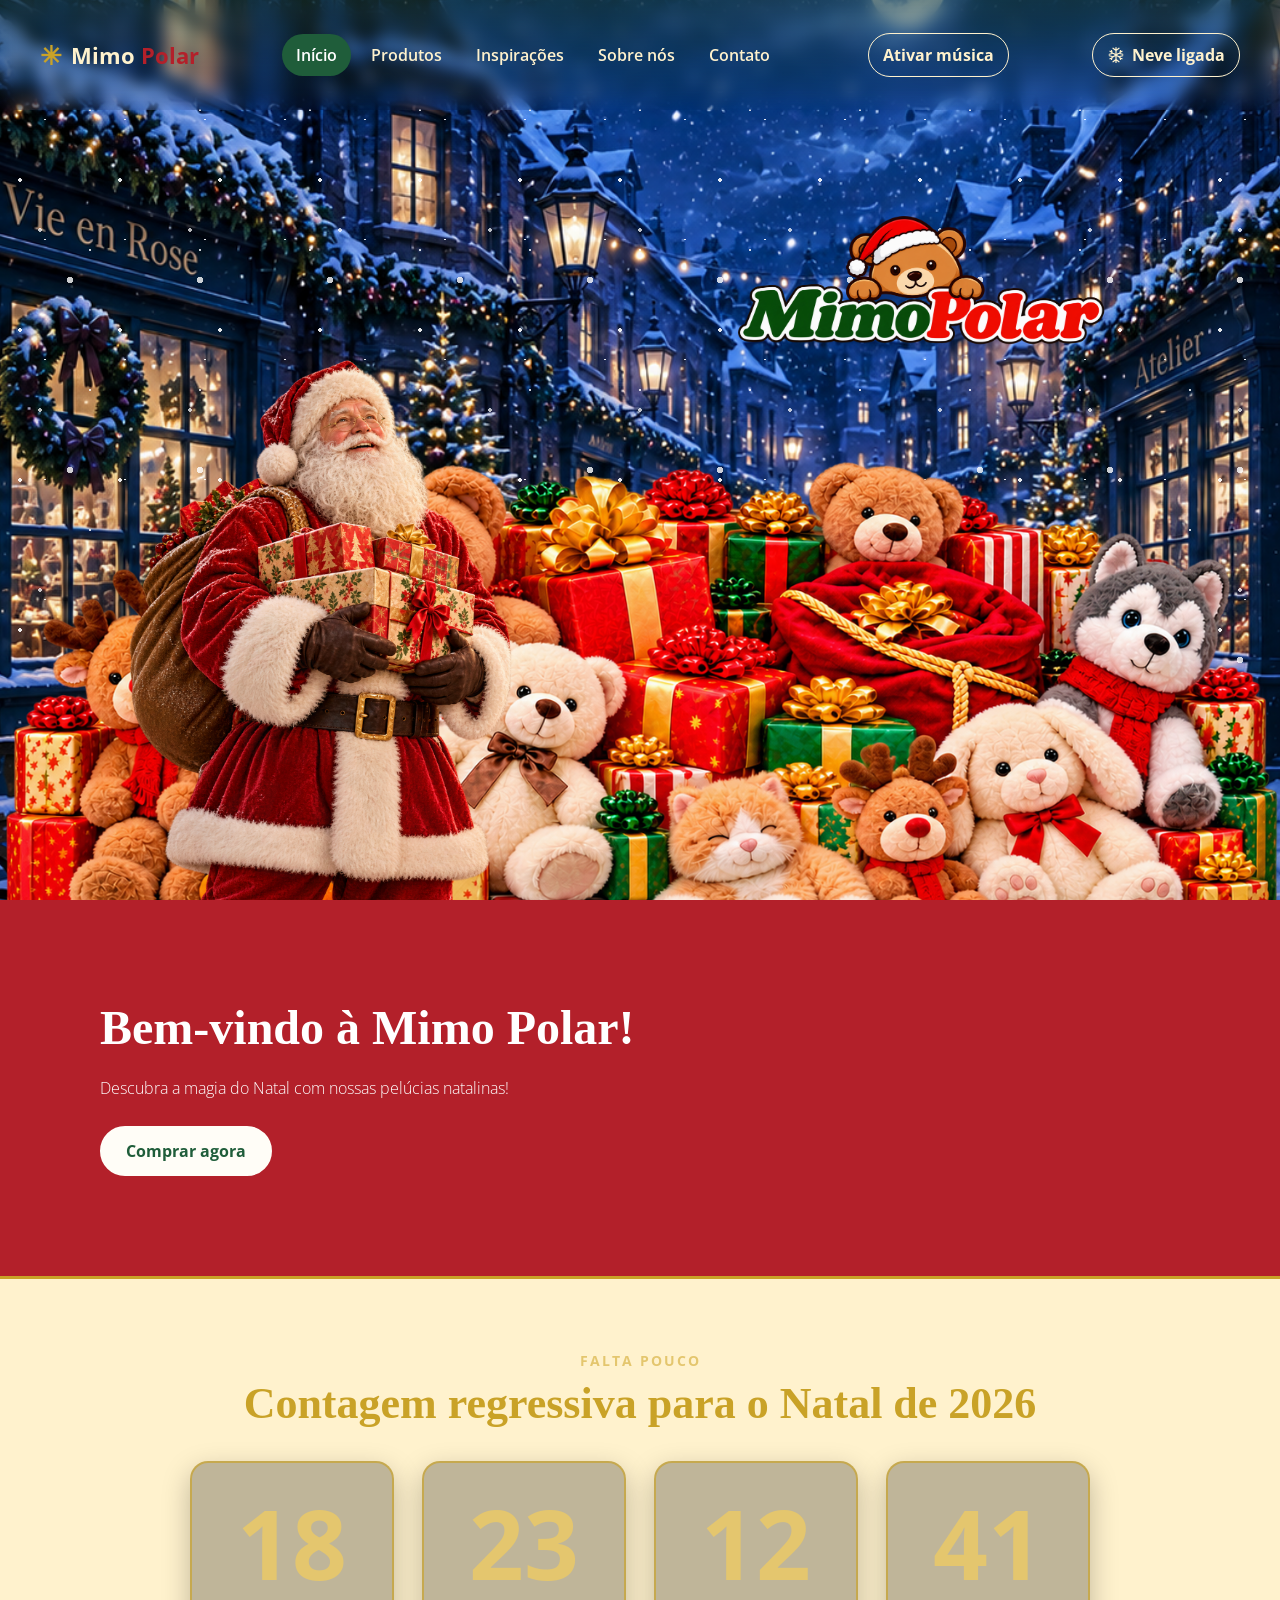
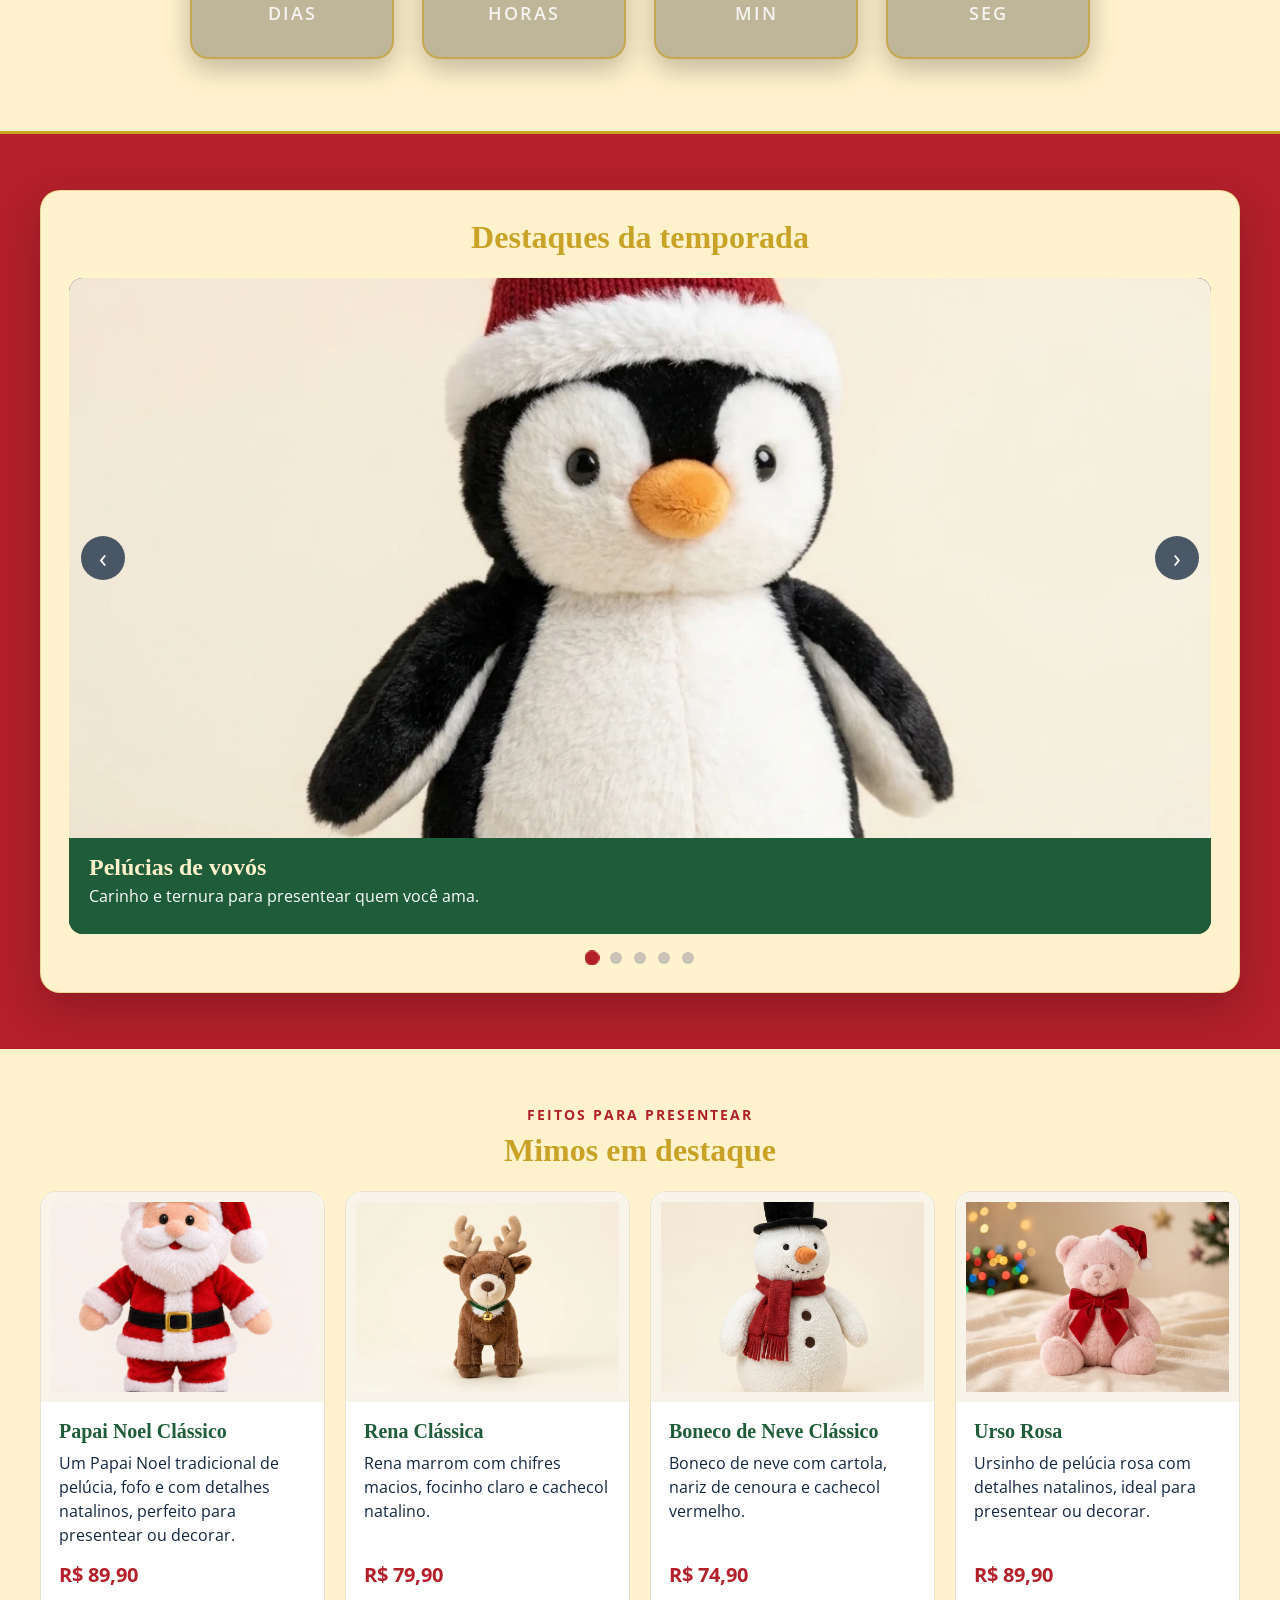
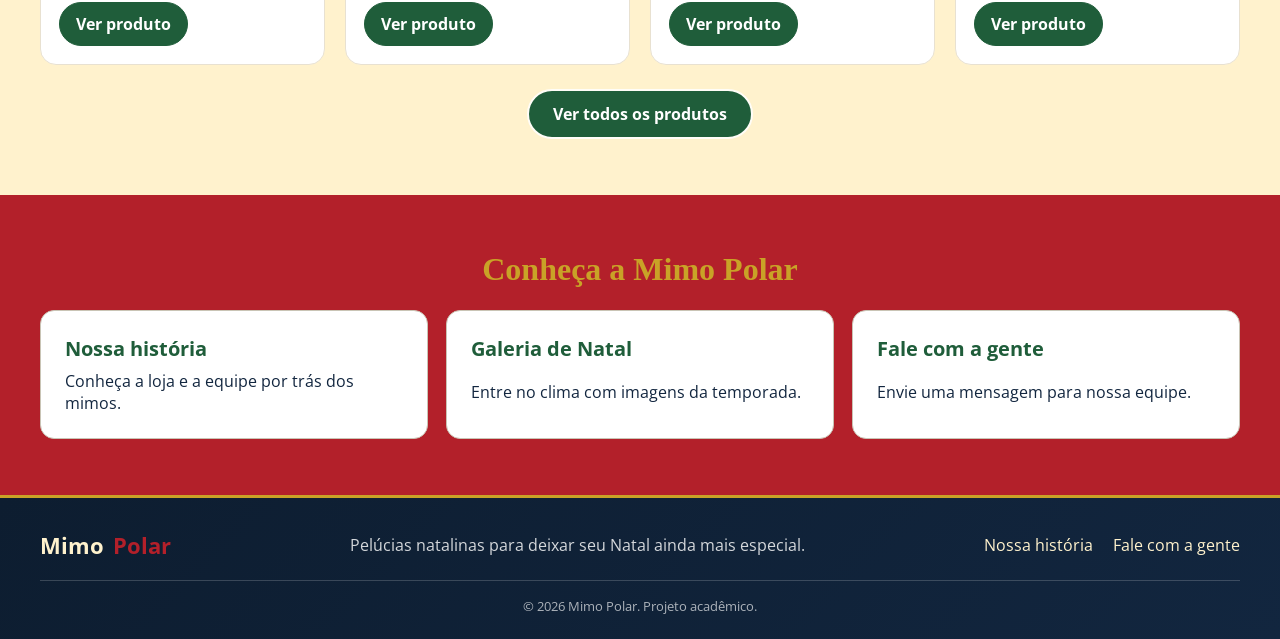
==== commit 58842f37: "arrumei a responsividade" ====
--- a/index.html
+++ b/index.html
@@ -57,7 +57,7 @@
         <img src="img/banners/logo.png" id="logos" alt="Mimo Polar" />
       </section>
 
-      <section class="sec">
+      <section class="sec animar-rolagem">
         <h1>Bem-vindo à Mimo Polar!</h1>
         <p>Descubra a magia do Natal com nossas pelúcias natalinas!</p>
         <a class="botao-comprar-home" href="produtos.html#catalogo"
@@ -65,7 +65,39 @@
         >
       </section>
 
-      <section class="promo-secao" aria-labelledby="promo-titulo">
+      <section class="contagem-home animar-rolagem" aria-labelledby="titulo-contagem-home">
+        <div class="container">
+          <p class="sobretitulo">Falta pouco</p>
+          <h2 id="titulo-contagem-home">
+            Contagem regressiva para o Natal de 2026
+          </h2>
+          <div
+            class="contador-grande"
+            role="timer"
+            aria-label="Tempo restante até o Natal de 2026"
+            aria-live="off"
+          >
+            <div>
+              <span data-contagem="dias">0</span>
+              <p>Dias</p>
+            </div>
+            <div>
+              <span data-contagem="horas">00</span>
+              <p>Horas</p>
+            </div>
+            <div>
+              <span data-contagem="minutos">00</span>
+              <p>Min</p>
+            </div>
+            <div>
+              <span data-contagem="segundos">00</span>
+              <p>Seg</p>
+            </div>
+          </div>
+        </div>
+      </section>
+
+      <section class="promo-secao animar-rolagem" aria-labelledby="promo-titulo">
         <div class="container1">
           <div class="promo-cartao">
             <h2 id="promo-titulo">Destaques da temporada</h2>
@@ -102,7 +134,9 @@
                 <img src="img/produtos/urso-verde.webp" alt="Urso verde" />
                 <div class="promo-legenda">
                   <h3>Urso marrom clássico de Natal</h3>
-                  <p>Aconchego para a temporada festiva.</p>
+                  <p>
+                    Aconchego para a temporada festiva e um amigo para abraçar.
+                  </p>
                 </div>
               </div>
 
--- a/css/style.css
+++ b/css/style.css
@@ -56,7 +56,8 @@
   --fonte-texto: "Open Sans", sans-serif;
 
   /* Medidas */
-  --altura-cabecalho: 110px;
+  --altura-cabecalho-min: 110px; /* altura mínima do cabeçalho */
+  --altura-cabecalho: 110px; /* altura real: o JS atualiza sozinho se o cabeçalho crescer */
 }
 
 /* =====================================================
@@ -114,13 +115,15 @@
   top: 0;
   left: 0;
   width: 100%;
-  height: var(--altura-cabecalho);
+  height: auto;
+  min-height: var(--altura-cabecalho-min);
   z-index: 100;
   display: flex;
   align-items: center;
   justify-content: space-between;
-  gap: 16px;
-  padding: 0 40px;
+  flex-wrap: wrap; /* o que não couber desce para outra linha, e o cabeçalho cresce */
+  gap: 8px 16px;
+  padding: 12px 40px;
   background: transparent;
 }
 
@@ -219,6 +222,80 @@
     transform 0.2s ease;
 }
 
+/* Home: contador grande (entre o slideshow e os produtos em destaque) */
+.contagem-pag {
+  max-width: 900px;
+  margin: 15px;
+  padding: 36px;
+  border: 1px solid rgba(var(--dourado-rgb), 0.4);
+  border-radius: 20px;
+  background: var(--creme);
+  box-shadow: 0 16px 40px rgba(var(--preto-rgb), 0.2);
+  text-align: center;
+}
+
+.contagem-pag .sobretitulo {
+  color: var(--dourado-claro);
+}
+
+.contagem-pag h2 {
+  margin: 8px 0 32px;
+  color: var(--dourado);
+  font-size: clamp(28px, 4vw, 44px);
+}
+
+.contador-grande {
+  display: grid;
+  grid-template-columns: repeat(4, minmax(0, 1fr));
+  gap: clamp(10px, 2.5vw, 28px);
+  max-width: 900px;
+  margin: 0 auto;
+}
+
+.contador-grande > div {
+  padding: clamp(14px, 3vw, 32px) 6px;
+  border: 2px solid rgba(var(--dourado-rgb), 0.65);
+  border-radius: 18px;
+  background: rgba(var(--preto-rgb), 0.25);
+  box-shadow: 0 10px 28px rgba(var(--preto-rgb), 0.25);
+}
+
+.contador-grande span {
+  display: block;
+  color: var(--dourado-claro);
+  font-family: var(--fonte-texto);
+  font-size: clamp(34px, 9vw, 96px);
+  font-variant-numeric: tabular-nums;
+  font-weight: 700;
+  line-height: 1;
+}
+
+.contador-grande p {
+  margin: 10px 0 0;
+  color: rgba(var(--neve-rgb), 0.85);
+  font-size: clamp(12px, 2vw, 18px);
+  font-weight: 600;
+  letter-spacing: 2px;
+  text-transform: uppercase;
+}
+
+   .cabecalho {
+  position: fixed;
+  top: 0;
+  left: 0;
+  width: 100%;
+  height: var(--altura-cabecalho);
+  z-index: 100;
+  display: flex;
+  align-items: center;
+  justify-content: space-between;
+  flex-wrap: wrap; /* o que não couber desce para outra linha, e o cabeçalho cresce */
+  gap: 8px 16px;
+  padding: 12px 40px;
+  background: transparent;
+}
+
+
 /* Botões do header em creme para ler bem sobre a foto */
 .cabecalho .botao-musica,
 .cabecalho .botao-neve {
@@ -432,12 +509,6 @@
   );
 }
 
-/* Seção do parallax.
-   Camadas, de baixo para cima:
-     0  foto de fundo (::before)
-     1  neve
-     2  Papai Noel e pelúcia
-     10 logo */
 .parallax {
   --imagem-parallax: url("../img/banners/fundo parallax.png");
   --fundo-y: 0px;
@@ -565,10 +636,10 @@
 #papai {
   position: absolute;
   bottom: 0;
-  right: 73%;
+  right: 60%;
   z-index: 2;
   transform: translateX(-50%);
-  width: 33%;
+  width: 30%;
   pointer-events: none;
   user-select: none;
 }
@@ -670,7 +741,7 @@
 }
 
 .home-links {
-  background: var(--creme);
+  background: var(--vermelho);
 }
 
 .home-links-grade {
@@ -1002,6 +1073,63 @@
 .promo-indicador.ativo {
   transform: scale(1.25);
   background: var(--vermelho);
+}
+
+/* Home: contador grande (entre o slideshow e os produtos em destaque) */
+.contagem-home,
+.contagem-pag {
+  padding: 72px 0;
+  border-block: 3px solid var(--dourado);
+  background: var(--creme);
+  color: var(--neve);
+  text-align: center;
+}
+
+.contagem-home .sobretitulo,
+.contagem-pag .sobretitulo {
+  color: var(--dourado-claro);
+}
+
+.contagem-home h2,
+.contagem-pag h2 {
+  margin: 8px 0 32px;
+  color: var(--dourado);
+  font-size: clamp(28px, 4vw, 44px);
+}
+
+.contador-grande {
+  display: grid;
+  grid-template-columns: repeat(4, minmax(0, 1fr));
+  gap: clamp(10px, 2.5vw, 28px);
+  max-width: 900px;
+  margin: 0 auto;
+}
+
+.contador-grande > div {
+  padding: clamp(14px, 3vw, 32px) 6px;
+  border: 2px solid rgba(var(--dourado-rgb), 0.65);
+  border-radius: 18px;
+  background: rgba(var(--preto-rgb), 0.25);
+  box-shadow: 0 10px 28px rgba(var(--preto-rgb), 0.25);
+}
+
+.contador-grande span {
+  display: block;
+  color: var(--dourado-claro);
+  font-family: var(--fonte-texto);
+  font-size: clamp(34px, 9vw, 96px);
+  font-variant-numeric: tabular-nums;
+  font-weight: 700;
+  line-height: 1;
+}
+
+.contador-grande p {
+  margin: 10px 0 0;
+  color: rgba(var(--neve-rgb), 0.85);
+  font-size: clamp(12px, 2vw, 18px);
+  font-weight: 600;
+  letter-spacing: 2px;
+  text-transform: uppercase;
 }
 
 /* =====================================================
@@ -1977,6 +2105,22 @@
   color: var(--vermelho);
 }
 
+/* Botões Finalizar e Esvaziar lado a lado na sacola */
+.acoes-sacola {
+  display: flex;
+  gap: 10px;
+  margin-top: 12px;
+}
+
+.acoes-sacola button {
+  flex: 1 1 0;
+  margin: 0;
+  width: auto;
+  padding: 12px 10px;
+  font-size: 15px;
+  white-space: nowrap;
+}
+
 /* =====================================================
    6. GALERIA.HTML
    ===================================================== */
@@ -2283,4 +2427,4 @@
   width: 100%;
   height: 100%;
   min-height: 420px;
-}
+}
--- a/css/responsavidade.css
+++ b/css/responsavidade.css
@@ -7,18 +7,56 @@
 /* =====================================================
    Telas até 768px (tablets e celulares)
    ===================================================== */
+/* Tablet: 769px a 1100px */
 @media (min-width: 769px) and (max-width: 1100px) {
   .cabecalho {
     justify-content: center;
     flex-wrap: wrap;
-    padding: 24px;
+    padding: 24px 24px;
   }
 
   .menu {
     order: 1;
     flex: 1 0 100%;
   }
-}
+
+  .parallax {
+    height: 70vh;
+    height: 70svh;
+    min-height: 769px;
+    max-height: 1100px;
+  }
+
+  .parallax::before {
+    background-position: center top;
+  }
+
+  #pelucia {
+    top: 45%;
+    bottom: 0;
+    left: 0;
+    width: 100%;
+    max-width: none;
+    height: auto;
+    transform: none;
+  }
+
+  #papai {
+    bottom: 0;
+    right: auto;
+    left: -16%;
+    width: 50%;
+    transform: none;
+  }
+
+  #logos {
+    top: 30%;
+    right: 10%;
+    width: 44%;
+    transform: none;
+  }
+}
+
 
 @media (prefers-reduced-motion: reduce) {
   .animacao-rolagem-ativa .animar-rolagem {
@@ -69,7 +107,7 @@
     justify-content: center;
     flex-wrap: wrap;
     gap: 12px;
-    padding: 18px 20px;
+    padding: 24px 0;
   }
 
   .menu {
@@ -182,7 +220,7 @@
   #papai {
     right: auto;
     left: 4%;
-    width: min(38%, 200px);
+    width: min(3%, 200px);
     transform: none;
   }
 
@@ -355,7 +393,7 @@
   }
 
   .cabecalho {
-    padding: 16px 12px;
+    padding: 1px 10px;
   }
 
   .atalho-carrinho {
@@ -645,3 +683,86 @@
     display: none;
   }
 }
+
+/* =====================================================
+   Parallax da home — tablet e celular (até 1024px)
+   Sem transform para centralizar: o JS usa transform
+   para o efeito e os dois não brigam.
+   Fica no FINAL do arquivo para sobrescrever as regras
+   antigas de .parallax, #pelucia, #logos e #papai.
+   ===================================================== */
+@media (max-width: 1024px)  {
+  .parallax {
+    height: 70vh; /* fallback */
+    height: 70svh; /* svh ignora a barra do navegador no celular */
+    min-height: 420px;
+    max-height: 720px;
+  }
+
+  .parallax::before {
+    background-position: center top;
+  }
+
+  #pelucia {
+    top: 40%;
+    bottom: 0;
+    left: 0;
+    width: 100%;
+    max-width: none;
+    height: auto;
+    transform: none;
+  }
+
+  #papai {
+    bottom: 0;
+    left: -10%;
+    right: auto;
+    width: 50%;
+    transform: none;
+  }
+
+  #logos {
+    top: 20%;
+    right: 4%;
+    width: 44%;
+    transform: none;
+  }
+}
+
+@media (max-width: 600px) {
+  .parallax {
+    height: 62vh;
+    height: 62svh;
+    min-height: 380px;
+    max-height: 560px;
+  }
+
+  /* pelúcias maiores e centralizadas, cortando as pontas */
+  #pelucia {
+    width: 100%;
+  }
+
+  #papai {
+    left: -20%;
+    width: 60%;
+  }
+
+  #logos {
+    top: 30%;
+    right: 3%;
+    width: 52%;
+  }
+}
+
+/* Qual contador aparece: PC = navbar | tablet e celular = contagem-pag */
+@media (min-width: 1101px) {
+  .contagem-pag {
+    display: none;
+  }
+}
+
+@media (max-width: 1100px) {
+  .contagem-header {
+    display: none;
+  }
+}
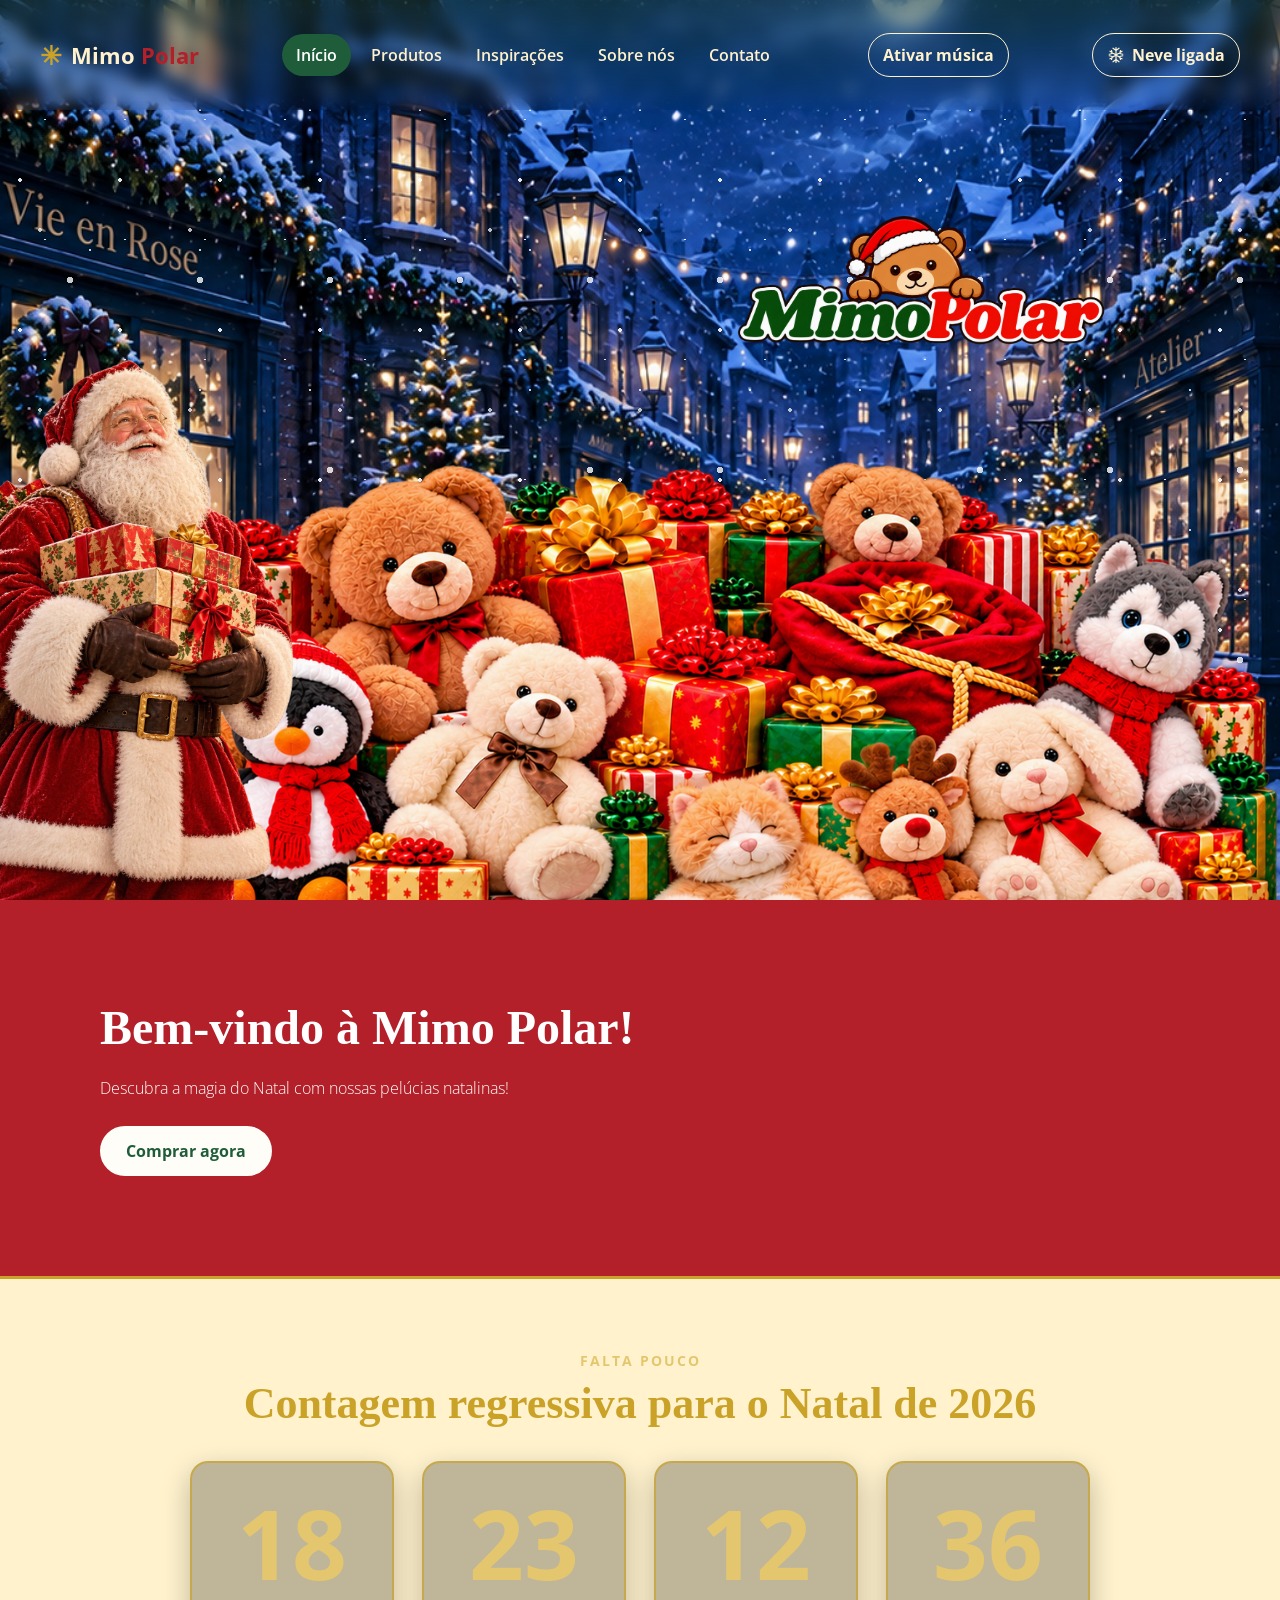
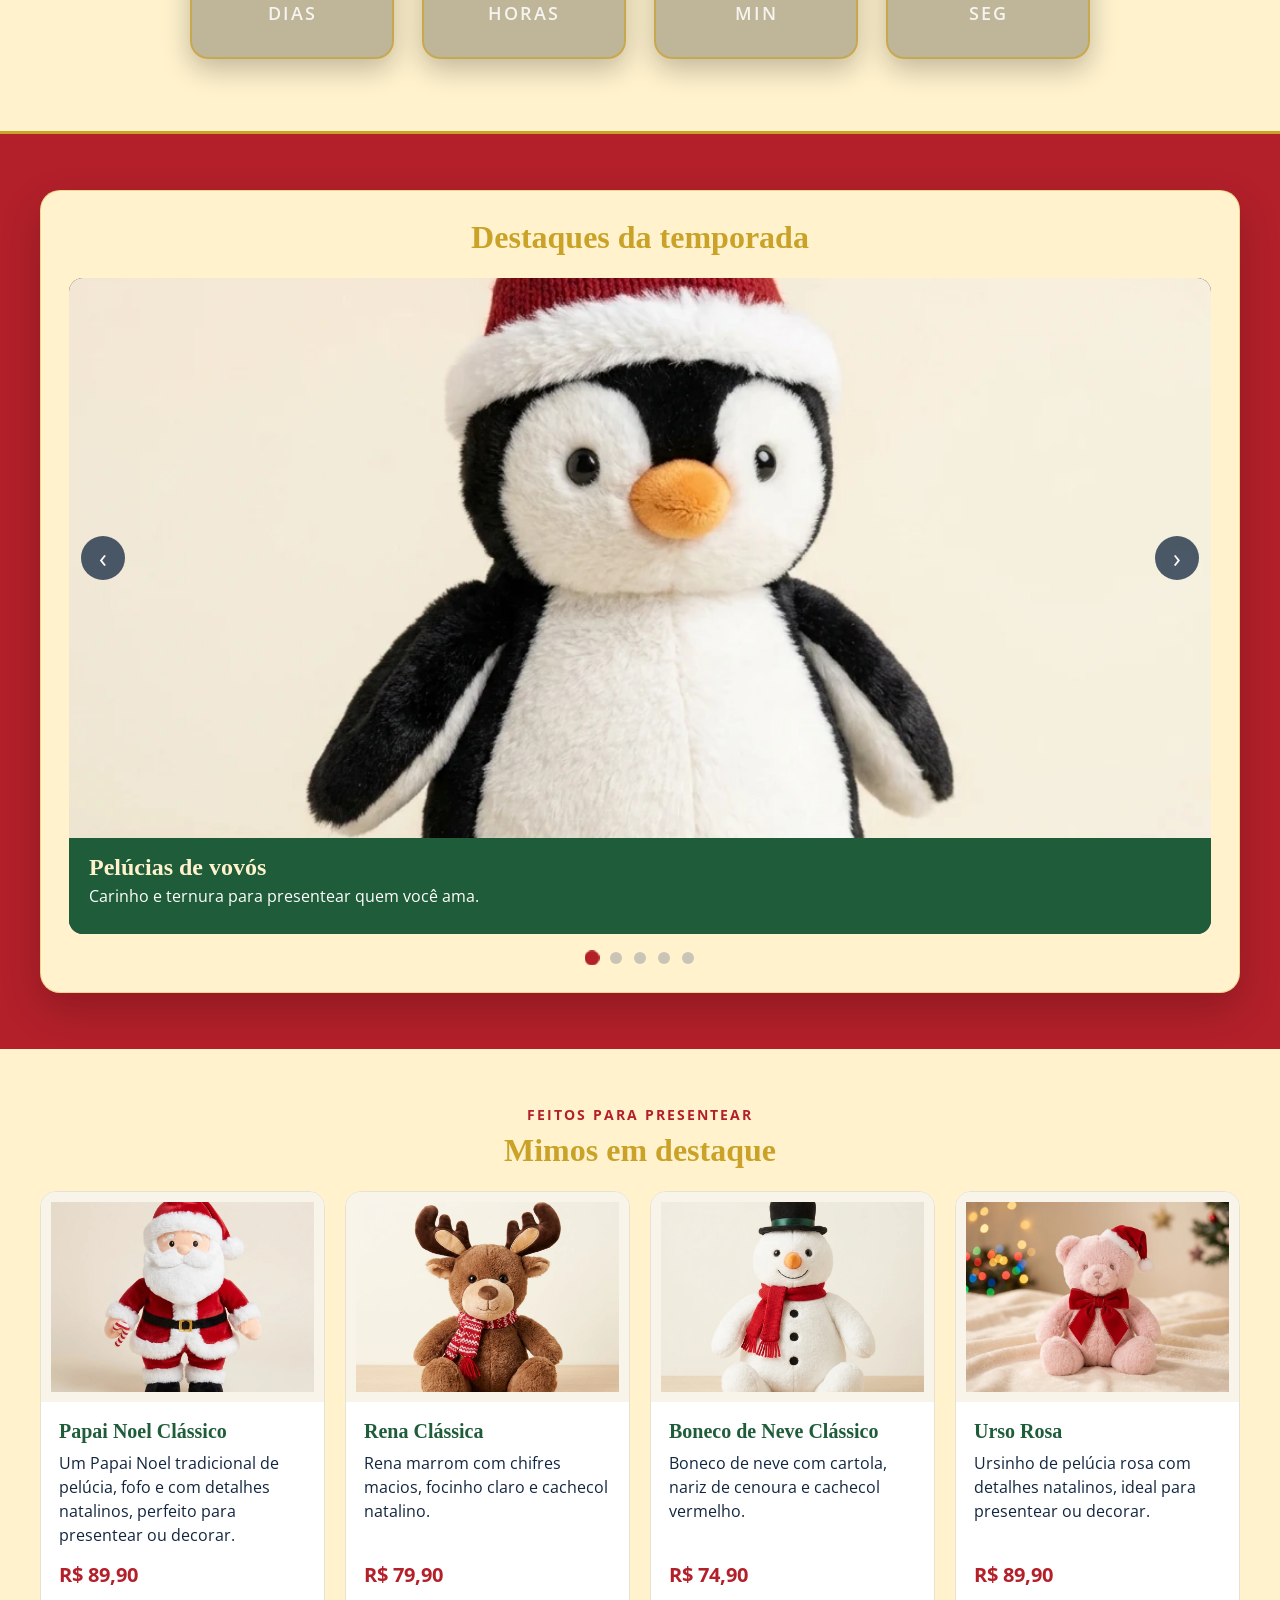
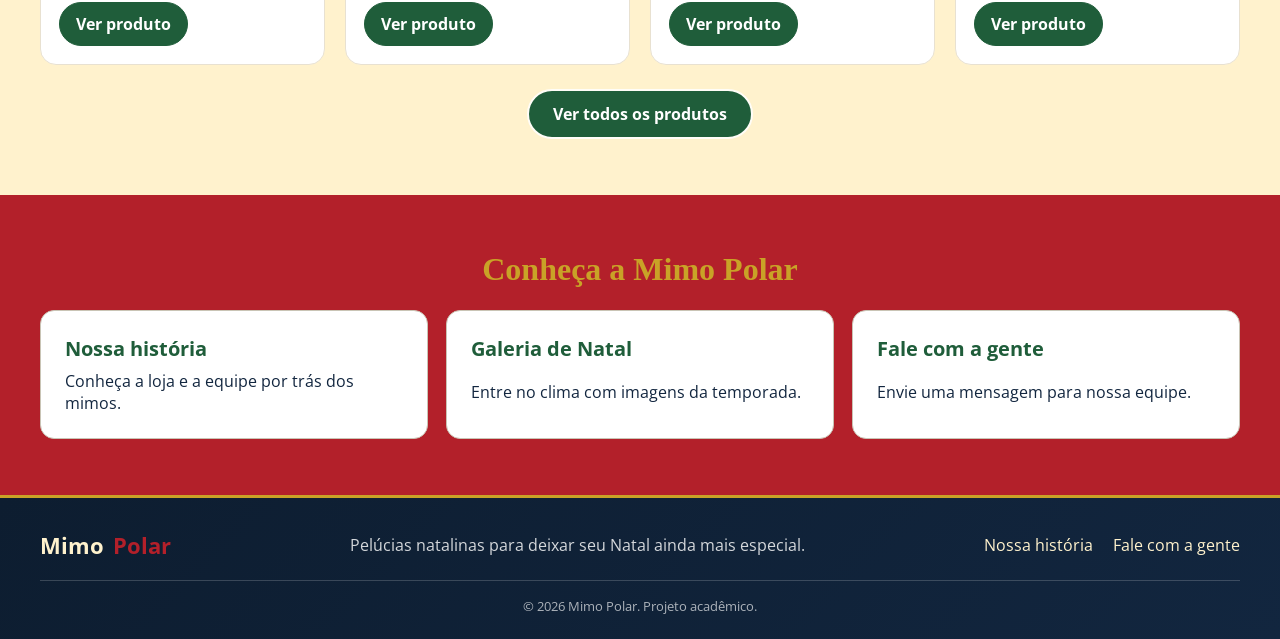
==== commit 5fd2c734: "Adicionei Comentarios para quase tudo." ====
--- a/index.html
+++ b/index.html
@@ -1,6 +1,7 @@
 <!doctype html>
 <html lang="pt-BR">
   <head>
+    <!-- Informações da página e arquivos usados nela. -->
     <meta charset="UTF-8" />
     <meta name="viewport" content="width=device-width, initial-scale=1.0" />
     <meta
@@ -21,6 +22,7 @@
     <script src="js/script.js" defer></script>
   </head>
   <body class="home">
+    <!-- Menu do site e botões de música e neve. -->
     <header class="cabecalho">
       <a
         class="marca"
@@ -51,12 +53,14 @@
     </header>
 
     <main>
+      <!-- Imagem de abertura com partes que se movem ao rolar a página. -->
       <section class="parallax" id="fundo-parallax">
         <img src="img/banners/pelucia.png" id="pelucia" alt="" />
         <img src="img/banners/papainoel.png" id="papai" alt="" />
         <img src="img/banners/logo.png" id="logos" alt="Mimo Polar" />
       </section>
 
+      <!-- Boas-vindas e botão para ver os produtos. -->
       <section class="sec animar-rolagem">
         <h1>Bem-vindo à Mimo Polar!</h1>
         <p>Descubra a magia do Natal com nossas pelúcias natalinas!</p>
@@ -65,6 +69,7 @@
         >
       </section>
 
+      <!-- Quantos dias faltam para o Natal. -->
       <section class="contagem-home animar-rolagem" aria-labelledby="titulo-contagem-home">
         <div class="container">
           <p class="sobretitulo">Falta pouco</p>
@@ -97,6 +102,7 @@
         </div>
       </section>
 
+      <!-- Anúncios que passam um de cada vez; os botões mudam o anúncio. -->
       <section class="promo-secao animar-rolagem" aria-labelledby="promo-titulo">
         <div class="container1">
           <div class="promo-cartao">
@@ -170,6 +176,7 @@
         </div>
       </section>
 
+      <!-- Produtos escolhidos para aparecer em destaque na página inicial. -->
       <section
         class="home-destaques animar-rolagem"
         aria-labelledby="titulo-destaques"
@@ -188,6 +195,7 @@
         </div>
       </section>
 
+      <!-- Links para conhecer a loja, ver fotos e entrar em contato. -->
       <section
         class="home-links animar-rolagem"
         aria-labelledby="titulo-conheca"
@@ -212,6 +220,7 @@
       </section>
     </main>
 
+    <!-- Parte final da página, com links para outras áreas do site. -->
     <footer class="rodape">
       <div class="container rodape-conteudo">
         <a class="marca marca-rodape" href="index.html"
--- a/css/style.css
+++ b/css/style.css
@@ -9,7 +9,7 @@
      6. galeria.html   (slideshow)
      7. sobre.html
      8. contato.html
-   As regras de tela pequena ficam em responsivo.css
+   As regras para telas pequenas ficam no arquivo responsavidade.css
    ===================================================== */
 
 /* =====================================================
@@ -510,7 +510,7 @@
 }
 
 .parallax {
-  --imagem-parallax: url("../img/banners/fundo parallax.png");
+  --imagem-parallax: url("../img/banners/fundo-parallax.png");
   --fundo-y: 0px;
   position: relative;
   display: flex;
@@ -636,7 +636,7 @@
 #papai {
   position: absolute;
   bottom: 0;
-  right: 60%;
+  right: 77%;
   z-index: 2;
   transform: translateX(-50%);
   width: 30%;
@@ -823,6 +823,28 @@
   color: var(--neve);
   font-size: 22px;
   font-weight: 700;
+}
+
+.equipe-final {
+  max-width: 1100px;
+  margin: 56px auto 0;
+  padding: 0 0 32px;
+  text-align: center;
+}
+
+.equipe-final h2 {
+  margin-bottom: 22px;
+  color: var(--dourado);
+  font-size: clamp(30px, 4vw, 44px);
+}
+
+.equipe-final-imagem {
+  display: block;
+  width: min(100%, 900px);
+  margin: 28px auto 0;
+  border: 2px solid rgba(var(--dourado-rgb), 0.5);
+  border-radius: 20px;
+  box-shadow: 0 18px 40px rgba(var(--noite-rgb), 0.18);
 }
 
 /* Galeria: lightbox */
@@ -2057,6 +2079,34 @@
   border-bottom: 1px solid var(--bege-borda);
 }
 
+.item-sacola-direita {
+  display: flex;
+  align-items: center;
+  gap: 10px;
+}
+
+.remover-item-sacola {
+  width: 28px;
+  height: 28px;
+  border: 1px solid var(--verde);
+  border-radius: 50%;
+  background: transparent;
+  color: var(--verde);
+  font-size: 18px;
+  line-height: 1;
+  cursor: pointer;
+}
+
+.remover-item-sacola:hover {
+  background: var(--verde);
+  color: var(--neve);
+}
+
+.remover-item-sacola:focus-visible {
+  outline: 3px solid var(--dourado);
+  outline-offset: 3px;
+}
+
 .painel-sacola-rodape {
   padding-top: 16px;
   border-top: 2px solid var(--dourado);
--- a/css/responsavidade.css
+++ b/css/responsavidade.css
@@ -1,5 +1,5 @@
 /* =====================================================
-   responsivo.css — Mimo Polar
+   responsavidade.css — Mimo Polar
    Regras para telas pequenas e preferências de acessibilidade.
    Usa as variáveis definidas em style.css (carregue style.css antes).
    ===================================================== */
@@ -664,6 +664,7 @@
   }
 }
 
+/* Mostra até três produtos em cada linha em telas médias. */
 @media (min-width: 481px) and (max-width: 1100px) {
   .home-destaques .grade-produtos {
     grid-template-columns: repeat(3, minmax(0, 1fr));
@@ -674,6 +675,7 @@
   }
 }
 
+/* Em celulares pequenos, mostra até dois produtos em cada linha. */
 @media (max-width: 480px) {
   .home-destaques .grade-produtos {
     grid-template-columns: repeat(2, minmax(0, 1fr));
@@ -766,3 +768,80 @@
     display: none;
   }
 }
+
+/* =====================================================
+   Sacola lateral — responsividade
+   Ajusta apenas o painel da sacola (.painel-sacola e filhos).
+   ===================================================== */
+
+/* Permite que a lista de itens encolha e role dentro do painel */
+.lista-sacola {
+  min-height: 0;
+}
+
+/* Nomes longos de produto quebram linha em vez de empurrar o preço */
+.item-sacola > span {
+  flex: 1 1 auto;
+  min-width: 0;
+  overflow-wrap: anywhere;
+}
+
+.item-sacola > div,
+.item-sacola-direita {
+  flex: 0 0 auto;
+}
+
+/* Telas até 768px (tablets e celulares) */
+@media (max-width: 768px) {
+  .remover-item-sacola {
+    width: 36px;
+    height: 36px;
+    font-size: 20px;
+  }
+}
+
+/* Celulares: painel ocupa a tela toda e o conteúdo ganha folga */
+@media (max-width: 480px) {
+  .painel-sacola {
+    width: 100%;
+    height: 100vh;
+    height: 100dvh;
+    padding: 16px;
+    padding-bottom: calc(16px + env(safe-area-inset-bottom, 0px));
+  }
+
+  .painel-sacola-topo h2 {
+    font-size: 22px;
+  }
+
+  .fechar-sacola {
+    width: 36px;
+    height: 36px;
+    font-size: 22px;
+  }
+
+  .painel-sacola-rodape {
+    font-size: 16px;
+  }
+
+  .acoes-sacola {
+    flex-direction: column;
+  }
+
+  .acoes-sacola button {
+    width: 100%;
+    white-space: normal;
+  }
+}
+
+/* Telas muito baixas na horizontal: a lista rola e o rodapé continua visível */
+@media (max-height: 500px) {
+  .painel-sacola {
+    padding-top: 12px;
+    padding-bottom: 12px;
+  }
+
+  .lista-sacola {
+    margin-top: 8px;
+  }
+}
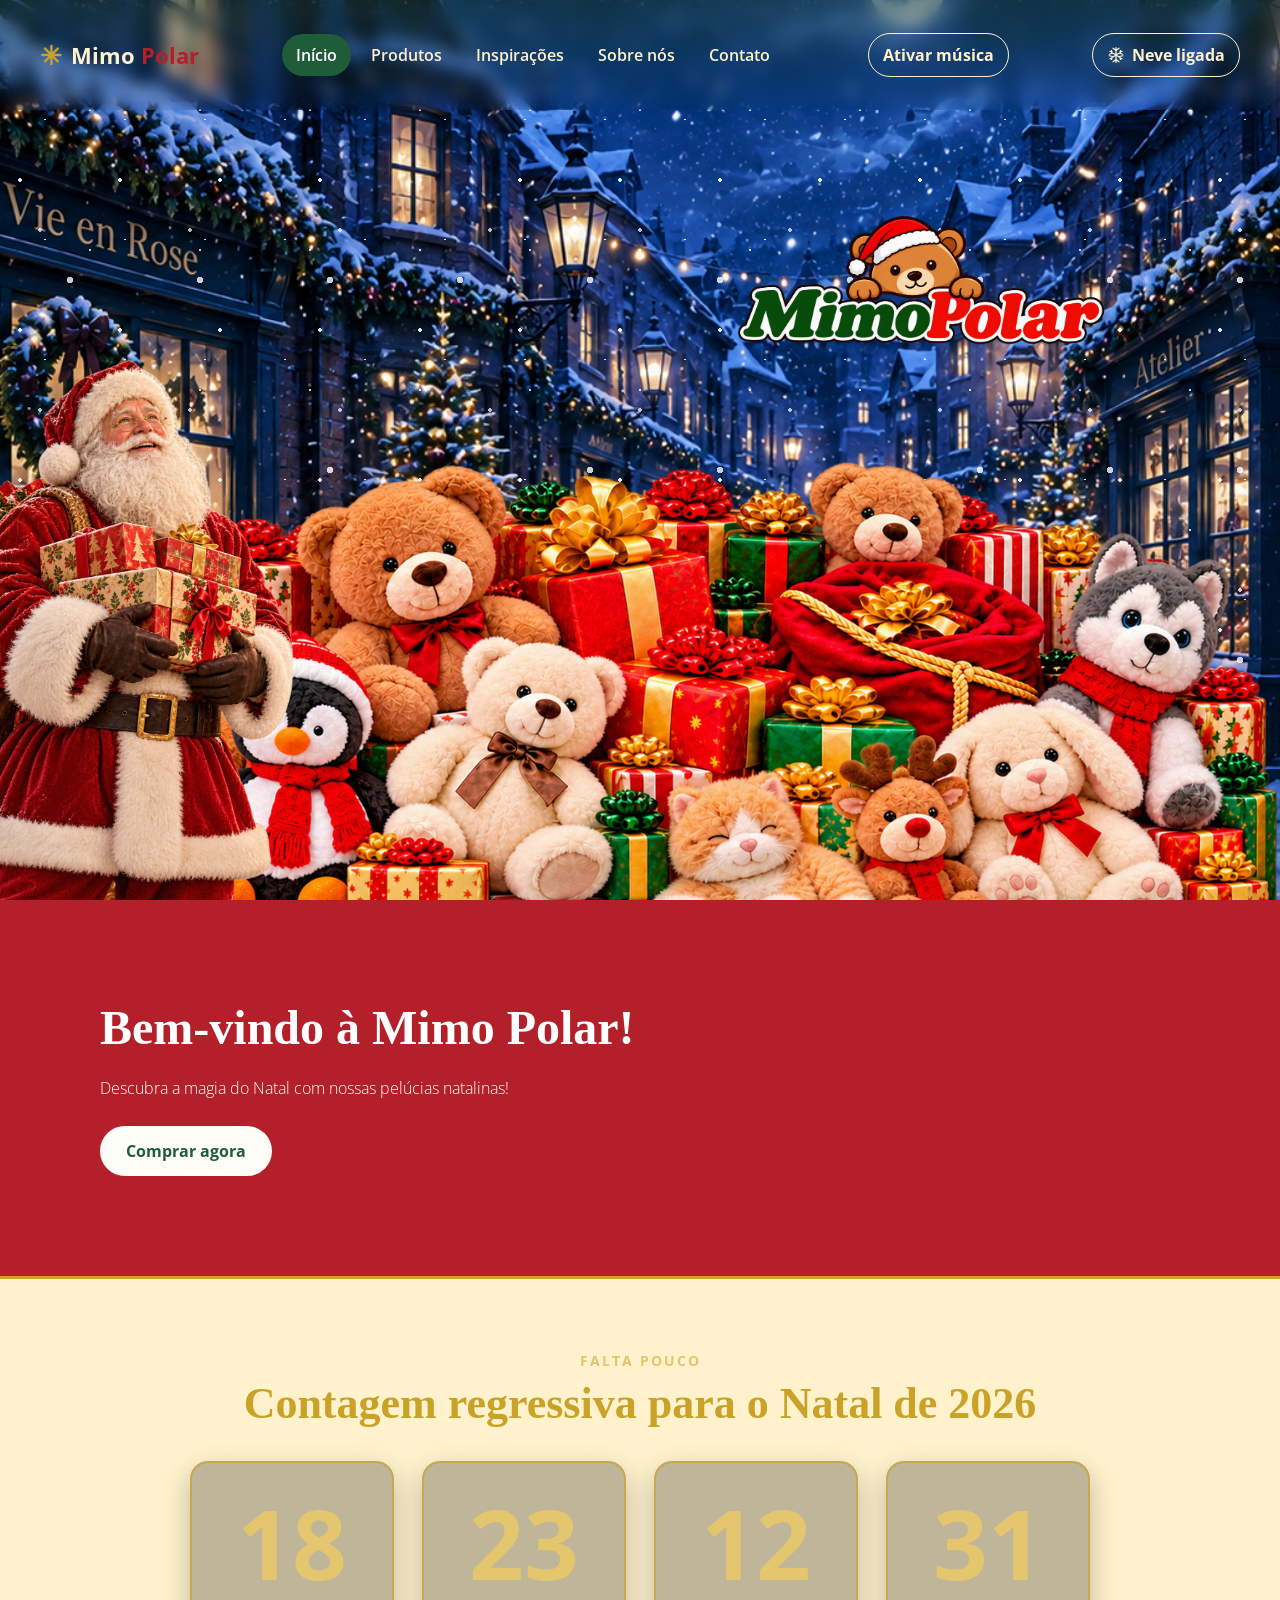
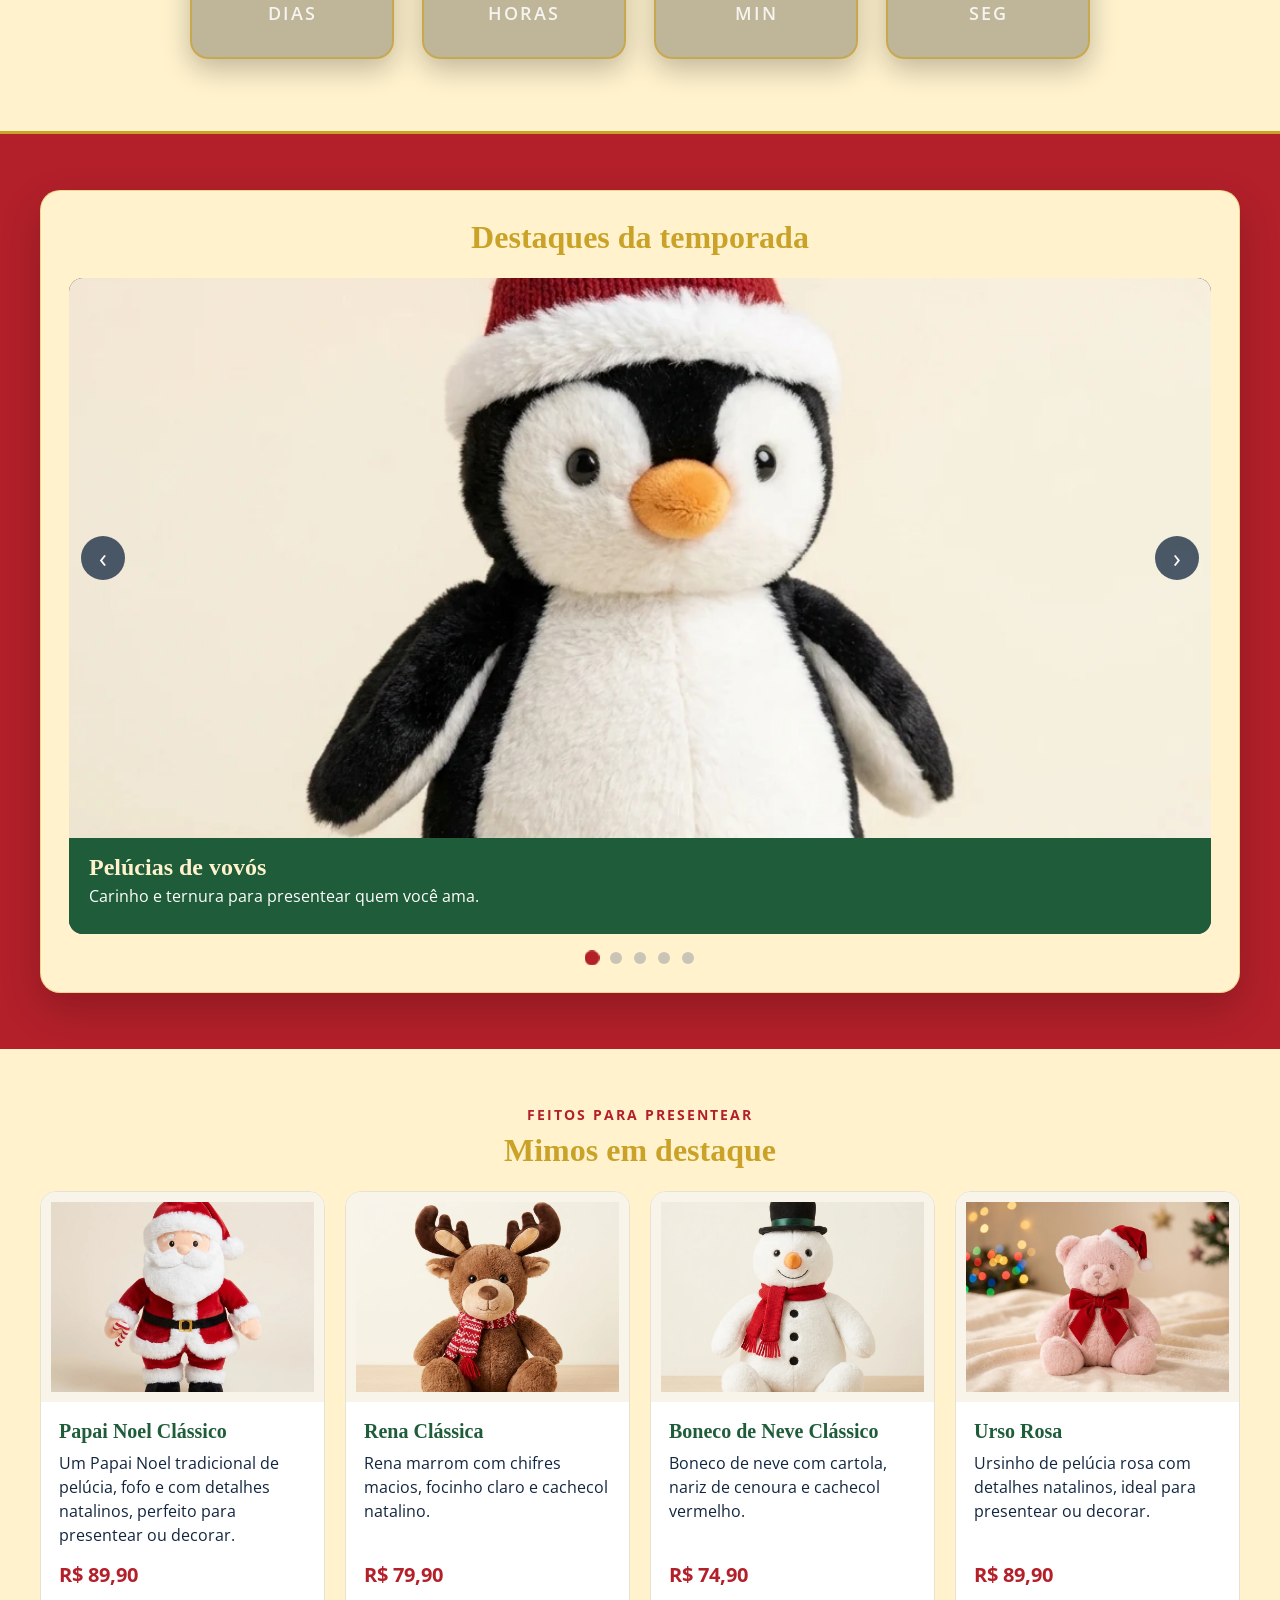
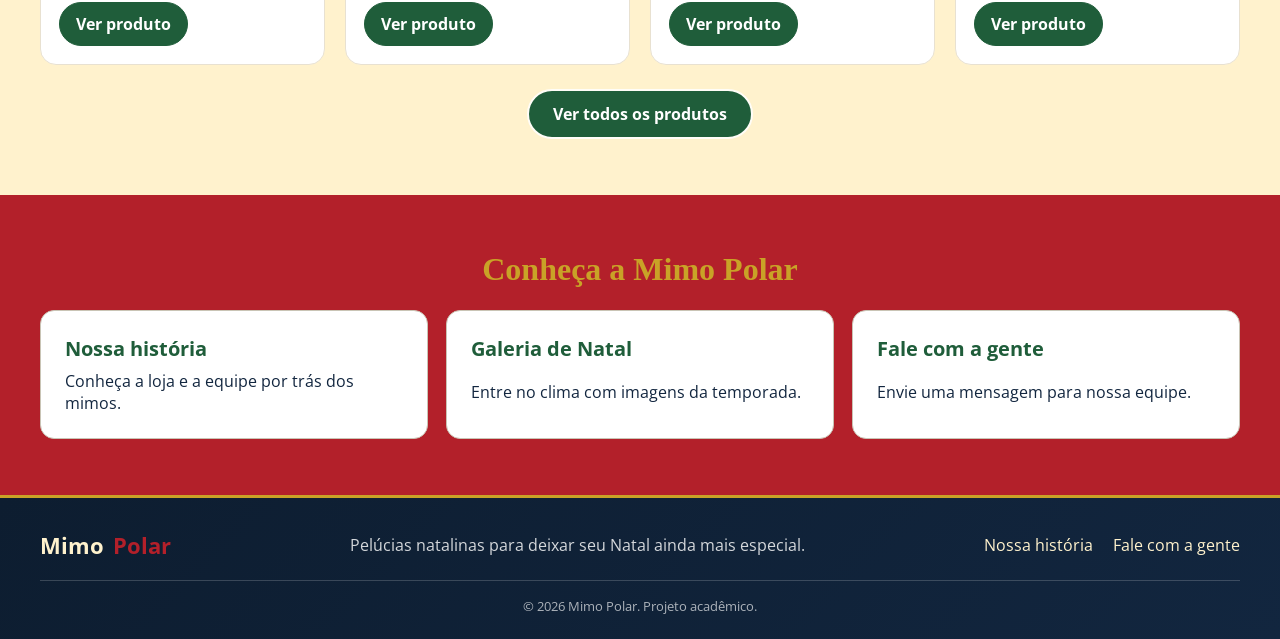
==== commit b877187e: "Usei o pretiter no codigo novo." ====
--- a/index.html
+++ b/index.html
@@ -70,7 +70,10 @@
       </section>
 
       <!-- Quantos dias faltam para o Natal. -->
-      <section class="contagem-home animar-rolagem" aria-labelledby="titulo-contagem-home">
+      <section
+        class="contagem-home animar-rolagem"
+        aria-labelledby="titulo-contagem-home"
+      >
         <div class="container">
           <p class="sobretitulo">Falta pouco</p>
           <h2 id="titulo-contagem-home">
@@ -103,7 +106,10 @@
       </section>
 
       <!-- Anúncios que passam um de cada vez; os botões mudam o anúncio. -->
-      <section class="promo-secao animar-rolagem" aria-labelledby="promo-titulo">
+      <section
+        class="promo-secao animar-rolagem"
+        aria-labelledby="promo-titulo"
+      >
         <div class="container1">
           <div class="promo-cartao">
             <h2 id="promo-titulo">Destaques da temporada</h2>
--- a/css/style.css
+++ b/css/style.css
@@ -279,7 +279,7 @@
   text-transform: uppercase;
 }
 
-   .cabecalho {
+.cabecalho {
   position: fixed;
   top: 0;
   left: 0;
@@ -294,7 +294,6 @@
   padding: 12px 40px;
   background: transparent;
 }
-
 
 /* Botões do header em creme para ler bem sobre a foto */
 .cabecalho .botao-musica,
@@ -2477,4 +2476,4 @@
   width: 100%;
   height: 100%;
   min-height: 420px;
-}+}
--- a/css/responsavidade.css
+++ b/css/responsavidade.css
@@ -56,7 +56,6 @@
     transform: none;
   }
 }
-
 
 @media (prefers-reduced-motion: reduce) {
   .animacao-rolagem-ativa .animar-rolagem {
@@ -693,7 +692,7 @@
    Fica no FINAL do arquivo para sobrescrever as regras
    antigas de .parallax, #pelucia, #logos e #papai.
    ===================================================== */
-@media (max-width: 1024px)  {
+@media (max-width: 1024px) {
   .parallax {
     height: 70vh; /* fallback */
     height: 70svh; /* svh ignora a barra do navegador no celular */
@@ -844,4 +843,4 @@
   .lista-sacola {
     margin-top: 8px;
   }
-}+}
